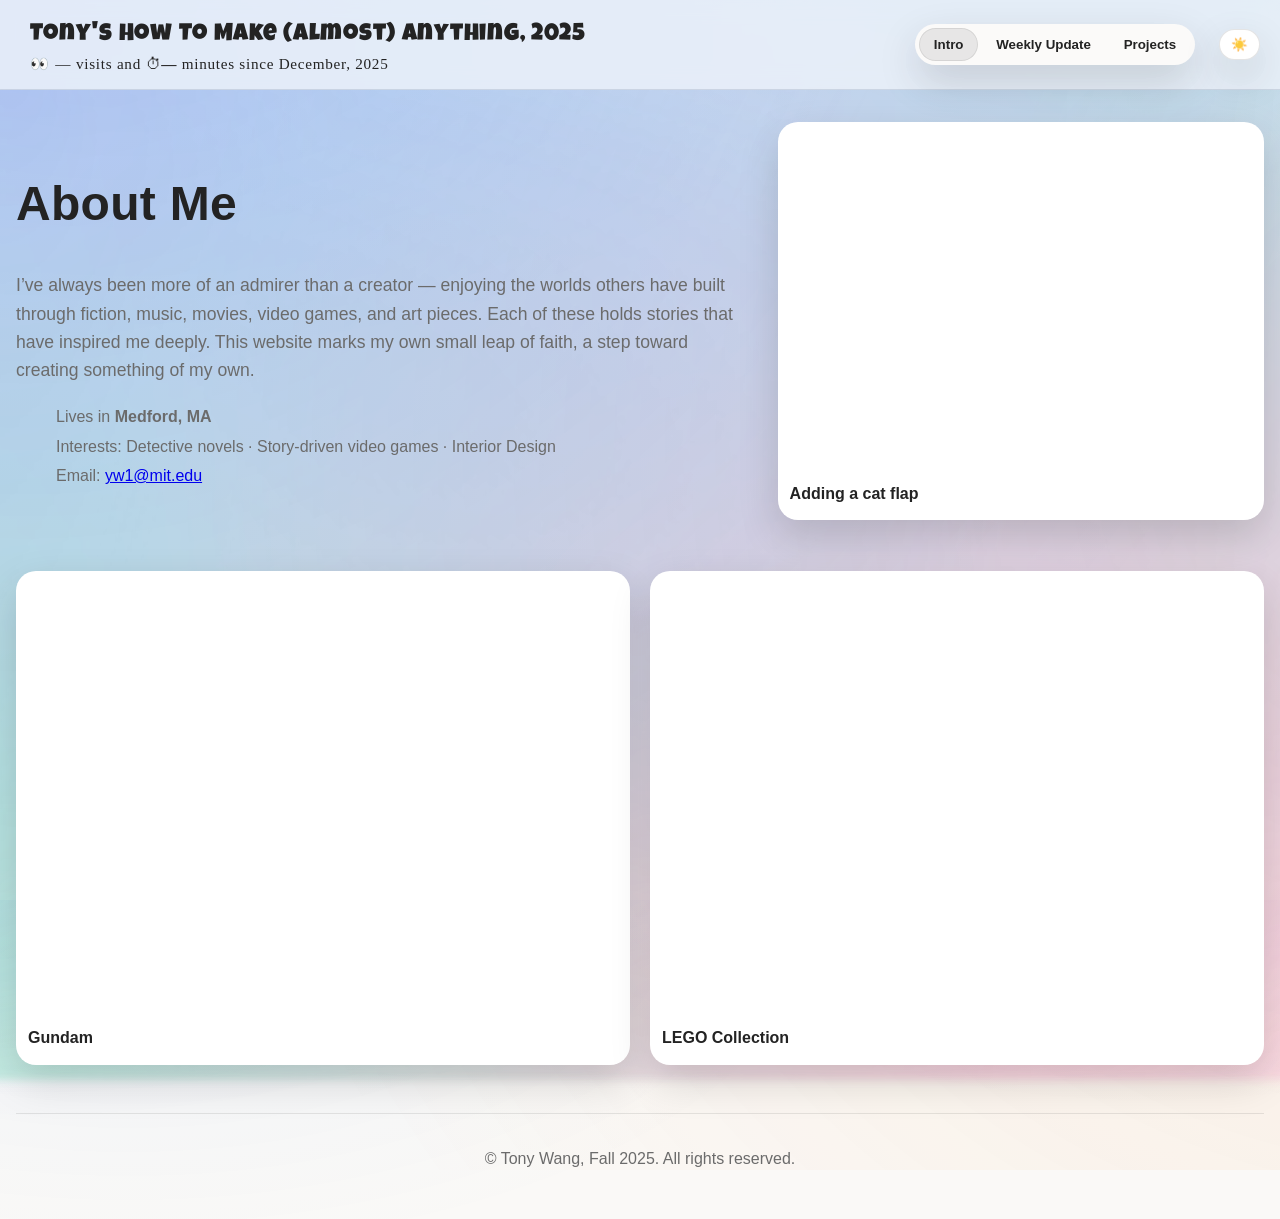
==== index.html @ ba74fdab "Add files via upload" ====
<!DOCTYPE html>
<html lang="en">
<head class="home">
  <meta charset="UTF-8" />
  <meta name="viewport" content="width=device-width, initial-scale=1.0"/>
  <title>Yu "Tony" Wang · Site for HTMAA 2025</title>


  <link rel="preconnect" href="https://fonts.googleapis.com">
  <link rel="preconnect" href="https://fonts.gstatic.com" crossorigin>
  <link
    href="https://fonts.googleapis.com/css2?family=Luckiest+Guy&display=swap"
    rel="stylesheet"
  />


  <link rel="stylesheet" href="styles.css" />
  <script defer src="script.js"></script>
</head>
<body class="home">
  <header class="site-header">
    <div class="container header-inner">
      <div class="brand">
        <span class="brand-mark" aria-hidden="true"></span>

        <div class="brand-text">
          <a href="#intro" class="brand-name">
            Tony's How To Make (Almost) Anything, 2025

          </a>

          <span class="header-visitor">
            👀 <span id="visit-count-header" class="visit-count">—</span> visits and ⏱<strong><span id="total-minutes-header" class="total-minutes" >—</span></strong> minutes since December, 2025
          </span>



        </div>
      </div>



      <nav class="tabs" role="tablist" aria-label="Site sections">
        <button role="tab" id="tab-intro" aria-controls="panel-intro" class="tab is-active" aria-selected="true" data-target="intro">Intro</button>
        <button role="tab" id="tab-work" aria-controls="panel-work" class="tab" aria-selected="false" data-target="work">Weekly Update</button>
        <button role="tab" id="tab-photos" aria-controls="panel-photos" class="tab" aria-selected="false" data-target="photos">Projects</button>

      </nav>
      <button class="theme-toggle" id="themeToggle" aria-label="Toggle color theme">
        <span class="sun" aria-hidden="true">☀️</span><span class="moon" aria-hidden="true">🌙</span>
      </button>
    </div>
  </header>

  <main class="container">
    <!-- Intro Panel -->
    <section id="panel-intro" class="panel is-active" role="tabpanel" aria-labelledby="tab-intro">
      <div class="intro-wrap">
        <div class="intro-copy">
          <h1><span class="hi"></span>About Me</h1>
          <p class="lede">
            I’ve always been more of an admirer than a creator
            — enjoying the worlds others have built through fiction, music, movies, video games, and art pieces.
            Each of these holds stories that have inspired me deeply. This website marks my own small leap of faith, a step toward creating something of my own.
          </p>
          <ul class="meta">
            <li>Lives in <strong>Medford, MA</strong></li>
            <li>Interests: Detective novels · Story-driven video games · Interior Design</li>
            <li>Email: <a href="mailto:yw1@mit.edu">yw1@mit.edu</a></li>
          </ul>
        </div>


        <figure class="intro-portrait slideshow">
          <div class="slides">
            <img src="images/catdoor1.png"  />
            <img src="images/door0.jpg"  />
            <img src="images/door1.jpeg"  />
            <img src="images/door2.jpg"  />
            <img src="images/door3.jpg"  />
          </div>

          <span class="card-title">Adding a cat flap</span>
        </figure>


      </div>



<br><br>
      <div class="gallery">
        <figure class="intro-portrait slideshow">
          <div class="slides">
            <img src="images/freedom1.jpeg"  />
            <img src="images/freedom2.jpeg"  />
            <img src="images/unicorn1.jpeg"  />
            <img src="images/unicorn2.jpeg"  />
            <img src="images/unicorn3.jpeg"  />
            <img src="images/unicorn4.jpeg"  />

          </div>

          <span class="card-title">Gundam</span>
        </figure>
        <figure class="intro-portrait slideshow">
          <div class="slides">
            <img src="images/lego1.jpeg"  />
            <img src="images/lego2.jpeg"  />
            <img src="images/lego3.jpeg"  />
            <img src="images/lego4.jpeg"  />
            <img src="images/lego5.jpeg"  />
          </div>
          <span class="card-title">LEGO Collection</span>
        </figure>


    </section>




    <!-- Weekly Update -->
    <section id="panel-work" class="panel" role="tabpanel" aria-labelledby="tab-work" hidden>
      <h2 class="panel-title">Weekly Update</h2>
      <div class="work-grid">
        <article class="work-card">
          <div class="work-media">
            <img src="images/phone_case.jpg" alt="Abstract circuit board close-up"/>
          </div>
          <div class="work-body">
            <h3>Week 1 -   Parametric Design</h3>
            <p class="display">Start with a very very steep learning curve</p>
            <a class="button" href="Weekly Update/week 1.html" >Enter</a>

          </div>
        </article>

        <article class="work-card">
          <div class="work-media">
            <img src="images/vinylecutting3.jpg" alt="Code on a backlit display"/>
          </div>
          <div class="work-body">
            <h3>Week 2 - Project Management and Computer-Controlled Cutting (Vinyl and Laser)</h3>
            <p class="display">Git; Website Building;Vinyl & Laser Cutting</p>
            <a class="button" href="Weekly Update/week 2.html" >Enter</a>
          </div>
        </article>

        <article class="work-card">
          <div class="work-media">
            <img src="images/display_in_Chinese.jpg" alt="Laptop on a wooden desk with plants"/>
          </div>
          <div class="work-body">
            <h3>Week 3 - Embedded Programing</h3>
            <p class="display">Soldering 101 and Embedded programing</p>
            <a class="button" href="Weekly Update/week 3.html" >Enter</a>
          </div>
        </article>
        <article class="work-card">
          <div class="work-media">
            <img src="images/3D_frieren.jpeg" alt="Laptop on a wooden desk with plants"/>
          </div>
          <div class="work-body">
            <h3>Week 4 - 3D Scanning and Printing</h3>
            <p class="display">Making things <strong>additively</strong></p>
            <a class="button" href="Weekly Update/week 4.html">Enter</a>
          </div>
        </article>
        <article class="work-card">
          <div class="work-media">

            <img src="images/First_PCB.jpg" alt="Laptop on a wooden desk with plants"/>

          </div>
          <div class="work-body">
            <h3>Week 5 - Electronics Design</h3>
            <p class="display">First PCB Deisgn</p>
            <a class="button" href="Weekly Update/week 5.html">Enter</a>
          </div>
        </article>

        <article class="work-card">
          <div class="work-media">
            <img src="images/first_board.jpg"/>
          </div>

          <div class="work-body">
            <h3>Week 6 - Electronics Production</h3>
            <p class="display">Design, Milling, Soldering, Programming.</p>
            <a class="button" href="Weekly Update/week 6.html" >Enter</a>

          </div>
        </article>


        <article class="work-card">
          <div class="work-media">

            <img src="images/CNC_drawer.jpg" alt="Laptop on a wooden desk with plants"/>

          </div>
          <div class="work-body">
            <h3>Week 7 - Making Something Big!</h3>
            <p class="display">Towards Final Project - CNC</p>
            <a class="button" href="Weekly Update/week 7.html" >Enter</a>
          </div>
        </article>

        <article class="work-card">
          <div class="work-media">
            <img src="images/input_cover.png"/>
          </div>
          <div class="work-body">
            <h3>Week 8 - Input</h3>
            <p class="display">Time-of-flight distance sensor</p>
            <a class="button" href="Weekly Update/week 8.html" >Enter</a>
          </div>
        </article>

        <article class="work-card">
          <div class="work-media">
            <img src="images/output_cover.jpg" />
          </div>
          <div class="work-body">
            <h3>Week 9 - Output</h3>
            <p class="display">Put the measured distance data on display</p>
           <a class="button" href="Weekly Update/week 9.html" >Enter</a>
          </div>
        </article>

        <article class="work-card">
          <div class="work-media">
            <img src="images/grumpycat_in_the_family.jpeg" />
          </div>
          <div class="work-body">
            <h3>Week 10 - Molding and Casting</h3>
            <p class="display">Duplicating an object</p>
            <a class="button" href="Weekly Update/week 10.html" >Enter</a>
          </div>
        </article>

        <article class="work-card">
          <div class="work-media">
            <img src="images/mb14.jpg" />
          </div>
          <div class="work-body">
            <h3>Week 11 - Machine Week</h3>
            <p class="display">Dalek Exterminator</p>
            <a class="button" href="Weekly Update/week 11.html" >Enter</a>
          </div>
        </article>

        <article class="work-card">
          <div class="work-media">
            <img src="images/RFID-Reader-Module-Working.gif" />
          </div>
          <div class="work-body">
            <h3>Week 12 - Networking and Communication</h3>
            <p class="display">RFID and reading from a card</p>
            <a class="button" href="Weekly Update/week 12.html" >Enter</a>
          </div>
        </article>

        <article class="work-card">
          <div class="work-media">
            <img src="images/week13_cover.jpg" />
          </div>
          <div class="work-body">
            <h3>Week 13 - Interface and Application Programming</h3>
            <p class="display">UI Week: Make it pretty</p>
            <a class="button" href="Weekly Update/week 13.html" >Enter</a>
          </div>
        </article>


        <article class="work-card">
          <div class="work-media">
            <img src="images/fabdisk2.jpg" />
          </div>
          <div class="work-body">
            <h3>Week 14 - Wildcard Week - Microfab Wafer</h3>
            <p class="display">Conclude the last assignment with a poem.</p>
            <a class="button" href="Weekly Update/week 14.html" >Enter</a>
          </div>
        </article>



      </div>
    </section>

    <!-- Projects Panel -->
    <section id="panel-photos" class="panel" role="tabpanel" aria-labelledby="tab-photos" hidden>
      <h2 class="panel-title">Project Ideas</h2>
      <p class="panel-note">A tiny set—quality over quantity.</p>
      <div class="gallery">
        <a href="Projects/Project 1.html" class="card-link">
          <figure class="card">
            <img src="images/drawer_cover.jpg" alt="Quiet mountain range at dusk">
            <figcaption>
              <span class="card-title">Class Final Project (2025)</span>
              <p class="card-desc">Drawer with hidden compartment<br></p>
            </figcaption>
          </figure>
        </a>


        <a href="Projects/Project 2.html" class="card-link">
          <figure class="card">
            <img src="images/ps5_rendered.png" >
            <figcaption>
              <span class="card-title">A (more) Portable Gaming Console - Obsolete Project</span>
              <p class="card-desc">Repackage the PlayStation 5’s internal components and optimize thermal management.</p>
            </figcaption>
          </figure>
        </a>

       <!-- <a href="" class="card-link">
          <figure class="card">
            <img src="images/flute.gif" >
            <figcaption>
              <span class="card-title">A Programmable Flute</span>
              <p class="card-desc">A machine that blows air through the flute and has mechanism that controls the tone holes of the flute.</p>
            </figcaption>
          </figure>
        </a>
-->

        </figure>
      </div>
    </section>


  </main>

  <footer class="site-footer container">
    <p class="footer-text">
      © Tony Wang, Fall 2025. All rights reserved.
    </p>
  </footer>


</body>
</html>
---- styles.css ----
/* ---------- Base ---------- */
:root {
  --bg: #faf9f7;
  --text: #232323;
  --muted: #6b6b6b;
  --card: #ffffff;
  --accent: #2f7af8;
  --ring: rgba(47,122,248,.25);
  --shadow: 0 16px 40px rgba(0,0,0,0.15);
  --card-ambient: rgba(245, 248, 253, 0.9);
  --card-surface: rgba(242, 246, 252, 0.95);

}
:root.dark {
  --bg: #0f1115;
  --text: #e8e8ea;
  --muted: #a1a1aa;
  --card: #171922;
  --accent: #82aaff;
  --ring: rgba(130,170,255,.25);
  --shadow: 0 10px 30px rgba(0,0,0,.4);
  --card-ambient: rgba(25, 28, 36, 0.9);
  --card-surface: rgba(28, 32, 40, 0.95);
}


.card,
.work-card {
  background: var(--card-ambient);
}
.work-media {
  background: linear-gradient(
    180deg,
    rgba(220, 230, 245, 0.6),
    rgba(255, 255, 255, 0)
  );
}

body {
  background:
    radial-gradient(1200px 600px at 10% -20%, rgba(99,102,241,0.08), transparent 40%),
    radial-gradient(1000px 500px at 90% 10%, rgba(34,197,94,0.06), transparent 40%),
    #f7f8fc;
}
* { box-sizing: border-box; }
html, body { height: 100%; }
body {
  margin: 0;
  font-family: sans-serif,Inter,system-ui, -apple-system, Segoe UI, Roboto, Helvetica, Arial, "Apple Color Emoji", "Segoe UI Emoji";
  color: var(--text);
  background:
    radial-gradient(1200px 600px at 10% 0%, rgba(47,122,248,.06), transparent 60%),
    radial-gradient(1000px 500px at 90% -10%, rgba(203,112,219,.06), transparent 60%),
    var(--bg);
  line-height: 1.6;
  -webkit-font-smoothing: antialiased;
  -moz-osx-font-smoothing: grayscale;
}






/* ---------- Layout ---------- */
.container {
  width: min(1300px, calc(100% - 2rem));
  margin-inline: auto;
}
.site-header {
  position: sticky;
  top: 0;
  z-index: 50;
  backdrop-filter: saturate(1.1) blur(8px);
  background: color-mix(in oklab, var(--bg) 85%, transparent);
  border-bottom: 1px solid color-mix(in oklab, var(--text) 10%, transparent);
}
:root.dark .site-header {
  background: rgba(10, 12, 20, 0.92); /* deep, subtle, consistent bar */
  border-bottom: 1px solid rgba(148, 163, 184, 0.35); /* soft slate line */
}
.header-inner {
  display: grid;
  grid-template-columns: 1fr auto auto;
  gap: 1rem;
  align-items: center;
  padding: 1rem 0.25rem;
}
.brand { display: flex; align-items: center; gap: .6rem; font-weight: 700; }

.brand-mark { color: var(--accent); }

/* ---------- Header typography (Luckiest Guy) ---------- */

.brand-text {
  display: flex;
  flex-direction: column;     /* 🔑 stack lines vertically */
  align-items: flex-start;    /* left-align text */

  gap: 0.1rem;   /* 👈 adjust this */

  font-family: "Luckiest Guy";
  font-size: 1.5rem;
  font-weight: 200;
  letter-spacing: 0.03em;
}

/* Title */
.brand-name {

  text-decoration: none;
  -webkit-font-smoothing: auto;
  -moz-osx-font-smoothing: auto;
}

.header-visitor {
  font-family: serif;        /* overrides parent */
  font-size: 0.95rem;
  font-weight: 400;
  color: var(--muted);
  white-space: nowrap;

    display: block;
    line-height: 1.1;

}

/* Number emphasis */
.header-visitor .visit-count {
  font-variant-numeric: tabular-nums;
  letter-spacing: 0.06em;
  padding-left: 0.1em;
}




.tabs {
  display: inline-flex;
  align-items: center;
  gap: .25rem;
  padding: .25rem;
  border-radius: 999px;
  background: color-mix(in oklab, var(--bg) 75%, var(--card));
  box-shadow: var(--shadow);
  transition: background .2s ease, color .2s ease, box-shadow .2s ease, transform .15s ease;
}
.tab {
  border: none;
  background: transparent;
  padding: .55rem .9rem;
  border-radius: 999px;
  font-weight: 600;
  color: var(--muted);
  cursor: pointer;
}
.tab:is(:hover, :focus-visible) {
  outline: none;
  color: var(--text);
  transform: translateY(-1px);
}
.tab.is-active {
  background: var(--card);
  color: var(--text);
  box-shadow: inset 0 0 0 1px color-mix(in oklab, var(--text) 10%, transparent);
}

/* -------- Dark mode: header tabs -------- */

:root.dark .site-header .tab {
  color: rgba(255, 255, 255, 0.88);          /* crisp but not harsh */
  background: transparent;
}

:root.dark .site-header .tab:hover {
  background: rgba(255, 255, 255, 0.08);
}

:root.dark .site-header .tab.is-active {
  color: #ffffff;
  background: rgba(255, 255, 255, 0.14);
  box-shadow: inset 0 0 0 1px rgba(255, 255, 255, 0.22);
}
.theme-toggle {
  margin-left: .5rem;
  border: 1px solid color-mix(in oklab, var(--text) 12%, transparent);
  background: var(--card);
  color: var(--text);
  border-radius: 999px;
  padding: .45rem .7rem;
  cursor: pointer;
  box-shadow: var(--shadow);
}
.theme-toggle .sun { display: inline; }
.theme-toggle .moon { display: none; }
.dark .theme-toggle .sun { display: none; }
.dark .theme-toggle .moon { display: inline; }

main { padding: 2rem 0 3rem; }

/* ---------- Panels ---------- */
.panel[hidden] { display: none; }
.panel-title {
  font-family: "Playfair Display", sans-serif;
  font-size: clamp(1.5rem, 2vw + 1rem, 2.25rem);
  margin: .25rem 0 1rem;
}
.panel-note { color: var(--muted); margin-bottom: 1.25rem; }

/* Intro */
.intro-wrap {
  display: grid;
  grid-template-columns: 1.2fr .8fr;
  gap: 2rem;
  align-items: center;
}
.intro-copy h1 {
  font-family: "Playfair Display", sans-serif;
  font-weight: 600;
  font-size: clamp(2rem, 2.5vw + 1rem, 3rem);
  line-height: 1.15;
  letter-spacing: .3px;
}
.intro-copy .hi { color: var(--accent); }
.lede { font-size: 1.1rem; color: var(--muted); margin: 1rem 0 1.25rem; }
.meta { list-style: none; display: grid; gap: .25rem; color: var(--muted); }
.intro-portrait {
  margin: 0;
  background: var(--card);
  border-radius: 20px;
  padding: .75rem;
  box-shadow: var(--shadow);
}
.intro-portrait img {
  width: 100%;
  height: auto;
  display: block;
  border-radius: 14px;
}
.intro-portrait figcaption {
  font-size: .875rem;
  color: var(--muted);
  margin-top: .5rem;
}

/* Photos */
.gallery {
  display: grid;
  grid-template-columns: repeat(auto-fit, minmax(480px, 1fr));
  gap: 1.25rem;
}
.card {
  height: auto;
  overflow: hidden;
  border-radius: 18px;
  background: var(--card);
  box-shadow: var(--shadow);
  transition: transform .25s ease, box-shadow .25s ease;
}
.card img { width: 100%; height: auto; display: inline-block; aspect-ratio: 4 / 3; object-fit: cover; }


.card:hover { transform: translateY(-4px); box-shadow: 0 16px 36px rgba(0,0,0,.12); }

.card figcaption {
  padding: .8rem .3rem 0.3rem;
  color: var(--muted);
}

.card-title {
  display: inline-block;
  font-weight: 600;
  margin-bottom: 0.1rem;
  color: var(--text); /* darker for titles */
}

.card-desc {
  font-size: 0.9rem;
  line-height: 1.4;
  color: var(--muted);
  margin: 0;
}

.card-link {
  text-decoration: none;  /* removes underline */
  color: inherit;         /* keeps your text colors */
  display: inline-block;         /* makes sure the link wraps the figure properly */
}
/* Work */
.work-grid {
  display: grid;
  grid-template-columns: repeat(auto-fit, minmax(350px, 1fr));
  gap: 1.5rem;
}
.work-card {
  display: grid;
  grid-template-rows: auto 1fr;
  background: var(--card);
  border-radius: 20px;
  overflow: hidden;
  box-shadow: var(--shadow);
  transition: transform .25s ease, box-shadow .25s ease;
}

.work-media.svg-badge img {
  aspect-ratio: auto;
  object-fit: contain;
}

.work-card:hover {
  transform: translateY(-4px);
  box-shadow: 0 16px 36px rgba(0,0,0,.12);
}

.work-card:hover .work-media img {
  transform: scale(1.04);
}



.work-media img { width: 100%; height: 100%; display: block; aspect-ratio: 4/3; object-fit: cover;transition: transform .4s ease; }
.work-body { padding: 0.75rem; display: grid; gap: 0.2rem; background: var(--card-surface); max-height: 250px; }
.work-body h3 { margin: 0; font-size: 1.05rem; }
.work-body .button {
  margin-top: auto;     /* keeps button at bottom */
  margin-bottom: 0.1rem; /* lifts it upward */
}
.button {
  margin-top: auto;
  display: inline-block;
  background: var(--accent);
  color: white;
  border-radius: 10px;
  padding: .55rem .8rem;
  font-weight: 600;
  text-decoration: none;
  box-shadow: 0 8px 20px var(--ring);
}
.button[aria-disabled="true"] { opacity: .6; pointer-events: none; }

/* Footer */
.site-footer {
  border-top: 1px solid color-mix(in oklab, var(--text) 10%, transparent);
  padding: 2rem .25rem 3rem;
  color: var(--muted);
  text-align: center;

}

.footer-text {
  margin: 0;
  font: inherit;               /* exactly same size/family/weight */
}

.footer-separator {
  padding: 0 0.4rem;
}

/* ---------- Responsive ---------- */
@media (max-width: 860px) {
  .intro-wrap { grid-template-columns: 1fr; }
}


.journal-hero {
  padding: 2rem 0 1.25rem;
  border-bottom: 1px solid color-mix(in oklab, var(--text) 10%, transparent);
}
.breadcrumb {
  font-size: .9rem; color: var(--muted);
}
.breadcrumb a { color: inherit; text-decoration: none; }
.breadcrumb a:hover { text-decoration: underline; }
.journal-title {
  font-family: "Playfair Display", sans-serif;
  font-size: clamp(1.8rem, 2.2vw + 1rem, 2.75rem);
  line-height: 1.15;
  margin: .35rem 0 .25rem;
}
.journal-meta {
  color: var(--muted);
  display: flex; gap: .8rem; flex-wrap: wrap;
  font-size: .95rem;
}
.journal-body {
  display: grid;
  gap: 1.1rem;
  margin: 1.75rem 0 2.25rem;
  font-size: 1.05rem;
}

.journal-nav {
  display: flex; justify-content: space-between; gap: .75rem; margin-top: 2rem;
}
.journal-nav a {
  display: inline-block; background: var(--card); border-radius: 10px;
  padding: .65rem .9rem; text-decoration: none; color: var(--text);
  box-shadow: var(--shadow);
  border: 1px solid color-mix(in oklab, var(--text) 12%, transparent);
}
.journal-nav a:hover { transform: translateY(-1px); }
.tag {
  background: color-mix(in oklab, var(--accent) 15%, transparent);
  color: var(--text);
  border: 1px solid color-mix(in oklab, var(--accent) 40%, transparent);
  padding: .15rem .5rem; border-radius: 999px; font-size: .8rem;
}



.figure {
  background: var(--card);
  border-radius: 16px;
  overflow: hidden;
  box-shadow: var(--shadow);
  margin: 1rem 0;
  margin-bottom: 3rem;
}
.figure img {
  width: 100%; display: inline; height: auto; aspect-ratio: 16/9; object-fit: cover;max-width: 100%;

}
.figure figcaption {
  padding: .7rem .9rem; color: var(--muted); font-size: .95rem;
}

/* Override cropping only for this specific image */
.figure img.full-image {
  aspect-ratio: auto;
  object-fit: contain;
  height: auto;
}

.figure1 {
  background: var(--card);
  border-radius: 16px;
  overflow: hidden;
  box-shadow: var(--shadow);
  margin: 1rem 0;
}
.figure1 img {
  width: 100%; display: inline; height: auto; object-fit: cover;
}
.figure1 figcaption {
  padding: .7rem .9rem; color: var(--muted); font-size: .95rem;
}

#case_finish{
  width: 600px;       /* unique size for this card only */

}

#case_finish img {
  width: 100%;
  height: 100%;
}

#project1{
  width: 500px;       /* unique size for this card only */
  gap: 10px;

}

#project1 img {
  width: 300;
  height: auto;
  gap: 10px;
  display: inline;
}


.card1 {
  height: auto;
  overflow: hidden;
  border-radius: 18px;
  background: var(--card);
  box-shadow: var(--shadow);
  transition: transform .25s ease, box-shadow .25s ease;
}
.card1 img { width: 100%; height: auto; display: inline-block; aspect-ratio: 3 / 4; object-fit: cover; }

#week4{
  width: 350px;       /* unique size for this card only */
  gap: 10px;

}
#week4-2{
  width: 350px;       /* unique size for this card only */
  height:500;
  gap: 10px;
  object-fit: scale-down;

}


video {
  width: 100%;     /* take full width of container */
  height: auto;    /* keep aspect ratio */
  max-width: 100%; /* don’t overflow parent */
  display: block;  /* removes weird inline spacing */
}
/* ---------- P ---------- */
p {
  line-height: 1.6;
  margin-bottom: 1.5rem;
}

.work-body p.display {

  color: color-mix(in oklab, var(--text) 78%, #000);
  line-height: 0.3;
}
/* ---------- Slideshow ---------- */
.slideshow {
  position: relative;
  overflow: hidden;
}

.slideshow .slides {
  position: relative;
  width: 100%;
  aspect-ratio: 4 / 3;
  border-radius: 14px;
  overflow: hidden;
}

.slideshow .slides img {
  position: absolute;
  top: 0; left: 0;
  width: 100%;
  height: 100%;
  object-fit: cover;
  opacity: 0;
  animation: fadeSlide 15s infinite;
  transition: opacity 0.5s ease-in-out;
}

/* Delay each image to stagger visibility */
.slideshow .slides img:nth-child(1) { animation-delay: 0s; }
.slideshow .slides img:nth-child(2) { animation-delay: 3s; }
.slideshow .slides img:nth-child(3) { animation-delay: 6s; }
.slideshow .slides img:nth-child(4) { animation-delay: 9s; }
.slideshow .slides img:nth-child(5) { animation-delay: 12s; }
.slideshow .slides img:nth-child(6) { animation-delay: 15s; }
.slideshow .slides img:nth-child(7) { animation-delay: 18s; }

@keyframes fadeSlide {
  0%, 30%, 100% { opacity: 0; }
  10%, 25% { opacity: 1; }
}

.aside {
  font-size: 0.9em;
  color: #666;
  font-style: italic;
  margin-left: 1em;
  border-left: 3px solid #ddd;
  padding-left: 0.8em;
}

.poem-block {
  margin: 2.5rem 0;
  padding: 1.75rem 2rem;
  background: var(--card);
  border-radius: 18px;
  box-shadow: var(--shadow);
  border-left: 4px solid var(--accent);
}

.poem-title {
  font-family: "Playfair Display", serif;
  font-size: 1.3rem;
  margin: 0 0 .25rem;
}

.poem-author {
  margin: 0 0 1rem;
  font-size: .9rem;
  letter-spacing: .12em;
  text-transform: uppercase;
  color: var(--muted);
}

.poem-text {
  margin: 0;
  padding: 0;
  font-family: "Playfair Display", serif;
  font-size: 1.05rem;
  line-height: 1.7;
  color: var(--text);
}

.poem-block {
  margin: 3rem 0;
  padding: 2rem 2.25rem;
  background: var(--card);
  border-radius: 18px;
  box-shadow: var(--shadow);
  border-left: 4px solid var(--accent);
}

.poem-title {
  font-family: "Playfair Display", serif;
  font-size: 1.4rem;
  margin: 0 0 .3rem;
}

.poem-author {
  margin: 0 0 1.25rem;
  font-size: .85rem;
  letter-spacing: .12em;
  text-transform: uppercase;
  color: var(--muted);
}

.poem-text {
  font-family: "Playfair Display", serif;
  font-size: 1.02rem;
  line-height: 1.75;
  color: var(--text);
}

.poem-text p {
  margin: 0 0 1.25rem;
}

/* Highlighted opening stanza */
.poem-highlight {
  font-size: 1.12rem;
  font-weight: 600;
  color: var(--accent);
  background: color-mix(in oklab, var(--accent) 8%, transparent);
  padding: 1rem 1.25rem;
  border-radius: 12px;
}

/* Ellipsis styling */
.poem-ellipsis {
  text-align: center;
  letter-spacing: .3em;
  color: var(--muted);
}

.figure-row {
  display: flex;
  gap: 24px;              /* space between the two figures */
  justify-content: center;
  align-items: flex-start;
}

.figure-row .figure {
  flex: 1;               /* each figure takes equal width */
  max-width: 45%;
}

.figure-row video {
  width: 100%;           /* scale video to figure width */
  height: auto;
}

/* Allow this one figure to grow vertically */
.interstellar-free {
  height: auto !important;
  max-height: none !important;
  overflow: visible !important;
}

/* Force the image to keep its full height */
.interstellar-free img {
  display: block;
  width: 100%;
  height: auto !important;
  max-height: none !important;
  object-fit: contain !important;
}

@keyframes fade-up {
  from {
    opacity: 0;
    transform: translateY(16px);
  }
  to {
    opacity: 1;
    transform: translateY(0);
  }
}

/* Animate any active panel when it appears */
.panel.is-active {
  animation: fade-up .6s ease-out;
}



/* ---------- Home page animated background ---------- */

body.home {
  position: relative;
  overflow-x: hidden;
}

/* Big, soft moving nebula behind everything */
body.home::before {
  content: "";
  position: fixed;
  inset: -20%;
  z-index: -2;
  pointer-events: none;
  background:
    radial-gradient(circle at 15% 20%, rgba(129, 140, 248, 0.4), transparent 60%),
    radial-gradient(circle at 80% 10%, rgba(56, 189, 248, 0.35), transparent 60%),
    radial-gradient(circle at 70% 80%, rgba(244, 114, 182, 0.35), transparent 60%),
    radial-gradient(circle at 10% 80%, rgba(52, 211, 153, 0.35), transparent 60%);
  filter: blur(4px);
  opacity: 0.9;
  animation: bg-orbit 38s ease-in-out infinite alternate;
}

/* A second slower layer for parallax feel */
body.home::after {
  content: "";
  position: fixed;
  inset: -30%;
  z-index: -3;
  pointer-events: none;
  background:
    radial-gradient(circle at 20% 0%, rgba(59, 130, 246, 0.25), transparent 65%),
    radial-gradient(circle at 90% 50%, rgba(251, 146, 60, 0.2), transparent 65%);
  opacity: 0.7;
  animation: bg-drift 70s linear infinite;
}

@keyframes bg-orbit {
  0% {
    transform: translate3d(0, 0, 0) scale(1);
  }
  50% {
    transform: translate3d(-20px, 10px, 0) scale(1.03);
  }
  100% {
    transform: translate3d(20px, -15px, 0) scale(1.05);
  }
}

@keyframes bg-drift {
  0% {
    transform: translate3d(0, 0, 0);
  }
  100% {
    transform: translate3d(-40px, 25px, 0);
  }
}


/* ---------- Soft float animation for home cards ---------- */

@keyframes float-soft {
  0%, 100% {
    transform: translateY(0);
    box-shadow: var(--shadow);
  }
  50% {
    transform: translateY(-6px);
    box-shadow: 0 20px 40px rgba(0, 0, 0, 0.22);
  }
}

/* Only float on the home page */
body.home .intro-portrait,
body.home .card,
body.home .work-card {
  animation: float-soft 16s ease-in-out infinite;
}

/* Keep hover feeling snappy on top of the float */
body.home .card:hover,
body.home .work-card:hover {
  transform: translateY(-6px) scale(1.01);
  box-shadow: 0 22px 46px rgba(0, 0, 0, 0.28);
}





/* ---------- Home page header styling ---------- */
/*
body.home header {
  position: relative;
  background: rgba(255, 255, 255, 0.88);
  backdrop-filter: blur(8px);
  -webkit-backdrop-filter: blur(8px);
  border-bottom: 1px solid rgba(0, 0, 0, 0.06);
  z-index: 10;
}
*/

/* -------- Home page: clean white header -------- */

body.home .site-header {
  position: sticky;              /* keep it stuck to the top */
  top: 0;
  z-index: 20;
  -webkit-backdrop-filter: blur(10px);

  background: rgba(236, 241, 250, 0.85);
  backdrop-filter: blur(10px);
  border-bottom: 1px solid rgba(20, 40, 80, 0.12);
}


/* Keep header content crisp */
body.home .site-header * {
  color: var(--text);
}

/* Tabs: subtle pill background for clarity */
body.home .site-header .tab {
  background: transparent;
  transition: background .2s ease, box-shadow .2s ease, transform .15s ease;
}

body.home .site-header .tab:hover {
  background: rgba(0, 0, 0, 0.04);
}


body.home .site-header .tab.is-active {
  background: rgba(0, 0, 0, 0.08);
  box-shadow: inset 0 0 0 1px rgba(0, 0, 0, 0.08);
}

/* Theme toggle stays readable */
body.home .site-header .theme-toggle span {
  opacity: 0.85;
}

body.home .site-header .theme-toggle:hover span {
  opacity: 1;
}
.table-wrapper {
  overflow-x: auto;
  margin: 1.5rem 0;
}

.tech-compare {
  width: 100%;
  border-collapse: collapse;
  font-size: 0.95rem;
  background: #fff;
}

.tech-compare thead {
  background: #f3f4f6;
}

.tech-compare th,
.tech-compare td {
  padding: 0.75rem 0.9rem;
  text-align: left;
  vertical-align: top;
}

.tech-compare th {
  font-weight: 600;
  border-bottom: 2px solid #e5e7eb;
}

.tech-compare td {
  border-bottom: 1px solid #e5e7eb;
}

.tech-compare th span {
  color: #6b7280;
  font-weight: 400;
}

.tech-compare tbody tr:hover {
  background: #f9fafb;
}

.tech-compare .muted {
  color: #6b7280;
  font-size: 0.9em;
}
.figure-row {
  display: flex;
  gap: 1.5rem;
  align-items: flex-start;
}

.figure-row .figure {
  min-width: 0;      /* important for long captions */
  max-width: none;   /* IMPORTANT: removes the 45% cap */
  margin: 0;         /* optional: avoids extra vertical spacing in flex rows */
}

/* Left smaller */
.figure-row .figure:first-child { flex: 1; }

/* Right larger */
.figure-row .figure:last-child  { flex: 1; }

.figure-row video {
  width: 100%;
  height: auto;
}


/* Scoped styling for Git SSH vs HTTPS table only */
.git-table table {
  width: 100%;
  border-collapse: separate;
  border-spacing: 0;
  margin: 1.5rem 0;
  font-size: 0.95rem;
  background: #ffffff;
  border-radius: 12px;
  overflow: hidden;
  box-shadow: 0 8px 24px rgba(0, 0, 0, 0.06);
}

.git-table thead {
  background: linear-gradient(135deg, #1f2933, #374151);
  color: #ffffff;
}

.git-table th,
.git-table td {
  padding: 0.85rem 1rem;
  text-align: left;
  vertical-align: top;
}

.git-table th {
  font-weight: 600;
  letter-spacing: 0.03em;
  font-size: 0.85rem;
  text-transform: uppercase;
}

.git-table tbody tr {
  transition: background 0.2s ease;
}

.git-table tbody tr:nth-child(even) {
  background: #f9fafb;
}

.git-table tbody tr:hover {
  background: #eef2ff;
}

.git-table td:first-child {
  font-weight: 600;
  color: #111827;
  width: 28%;
}

.git-table code {
  background: #111827;
  color: #e5e7eb;
  padding: 0.15em 0.35em;
  border-radius: 6px;
  font-size: 0.85em;
}



/* ===== Pretty code blocks (scoped) ===== */
.codeblock {
  margin: 1rem 0 1.5rem;
  border-radius: 14px;
  overflow: hidden;
  border: 1px solid rgba(0,0,0,0.10);
  background: #0b1020; /* deep navy */
  box-shadow: 0 10px 28px rgba(0,0,0,0.10);
}

.codeblock__top {
  display: flex;
  align-items: center;
  justify-content: space-between;
  gap: 0.75rem;
  padding: 0.6rem 0.85rem;
  background: rgba(255,255,255,0.06);
  border-bottom: 1px solid rgba(255,255,255,0.10);
}

.codeblock__label {
  font-family: ui-sans-serif, system-ui, -apple-system, Segoe UI, Roboto, Helvetica, Arial;
  font-size: 0.82rem;
  letter-spacing: 0.03em;
  color: rgba(255,255,255,0.75);
}

.codeblock__copy {
  font-family: ui-sans-serif, system-ui, -apple-system, Segoe UI, Roboto, Helvetica, Arial;
  font-size: 0.82rem;
  padding: 0.35rem 0.6rem;
  border-radius: 10px;
  border: 1px solid rgba(255,255,255,0.16);
  background: rgba(255,255,255,0.08);
  color: rgba(255,255,255,0.88);
  cursor: pointer;
  transition: transform 0.12s ease, background 0.12s ease, border-color 0.12s ease;
}

.codeblock__copy:hover {
  background: rgba(255,255,255,0.12);
  border-color: rgba(255,255,255,0.26);
}

.codeblock__copy:active {
  transform: translateY(1px);
}

.codeblock pre {
  margin: 0;
  padding: 0.95rem 0.95rem 1.05rem;
  overflow: auto;
  line-height: 1.55;
}

.codeblock code {
  font-family: ui-monospace, SFMono-Regular, Menlo, Monaco, Consolas, "Liberation Mono", "Courier New", monospace;
  font-size: 0.95rem;
  color: #e6edf3;
  white-space: pre;
}

/* Optional: subtle scrollbar styling (WebKit) */
.codeblock pre::-webkit-scrollbar {
  height: 10px;
}
.codeblock pre::-webkit-scrollbar-thumb {
  background: rgba(255,255,255,0.16);
  border-radius: 999px;
}
.codeblock pre::-webkit-scrollbar-track {
  background: rgba(255,255,255,0.06);
}


/* ===== Pretty Arduino Code Block ===== */

.codeblock {
  margin: 1.25rem 0;
  border-radius: 16px;
  overflow: hidden;
  border: 1px solid rgba(255,255,255,0.10);
  background: rgba(10, 12, 16, 0.85);
  box-shadow: 0 10px 30px rgba(0,0,0,0.35);
}

.codeblock__top {
  display: flex;
  align-items: center;
  justify-content: space-between;
  gap: 12px;
  padding: 10px 12px;
  background: linear-gradient(to bottom, rgba(255,255,255,0.06), rgba(255,255,255,0.02));
  border-bottom: 1px solid rgba(255,255,255,0.08);
}

.codeblock__label {
  font: 600 0.85rem/1.1 ui-sans-serif, system-ui, -apple-system, Segoe UI, Roboto, Arial;
  letter-spacing: 0.02em;
  color: rgba(255,255,255,0.78);
  display: inline-flex;
  align-items: center;
  gap: 10px;
}

.codeblock__label::before {
  content: "";
  width: 10px;
  height: 10px;
  border-radius: 999px;
  background: rgba(255,255,255,0.25);
  box-shadow:
    16px 0 0 rgba(255,255,255,0.18),
    32px 0 0 rgba(255,255,255,0.12);
}

.codeblock__copy {
  border: 1px solid rgba(255,255,255,0.14);
  background: rgba(255,255,255,0.06);
  color: rgba(255,255,255,0.85);
  font: 600 0.82rem/1 ui-sans-serif, system-ui, -apple-system, Segoe UI, Roboto, Arial;
  padding: 8px 10px;
  border-radius: 12px;
  cursor: pointer;
}

.codeblock__copy:hover {
  background: rgba(255,255,255,0.10);
}

.codeblock__pre {
  margin: 0;
  padding: 14px 0;
  overflow: auto;
}

.codeblock__code {
  display: block;
  padding: 0 14px;
  font: 500 0.92rem/1.6 ui-monospace, SFMono-Regular, Menlo, Monaco, Consolas, "Liberation Mono", monospace;
  color: rgba(255,255,255,0.86);

  /* line numbers */
  counter-reset: line;
}

.codeblock__code > span,
.codeblock__code > br,
.codeblock__code {
  white-space: pre;
}

.codeblock__code {
  /* line numbers via background gutter */
  position: relative;
  padding-left: 3.2rem;
}

.codeblock__code::before {
  content: "";
  position: absolute;
  top: 0;
  left: 0;
  width: 2.6rem;
  height: 100%;
  background: rgba(255,255,255,0.03);
  border-right: 1px solid rgba(255,255,255,0.06);
}

.codeblock__code {
  /* Use a trick: wrap each line in a <span class="line"> ... </span> if you want perfect line numbers.
     Without that, we still give you a gutter and consistent spacing. */
}

/* ===== Token colors ===== */
.kw   { color: rgba(180, 210, 255, 0.95); }   /* keywords: if/else/while/for/return/const */
.typ  { color: rgba(170, 255, 220, 0.92); }   /* types: int, bool, unsigned, char */
.fn   { color: rgba(255, 210, 140, 0.95); }   /* function names */
.cnst { color: rgba(210, 190, 255, 0.95); }   /* constants / macros / Serial, HIGH, LOW */
.num  { color: rgba(255, 170, 190, 0.95); }   /* numbers */
.str  { color: rgba(170, 240, 170, 0.95); }   /* strings */
.cmt  { color: rgba(160, 175, 190, 0.70); font-style: italic; } /* comments */

/* nicer scrollbars (optional, works in webkit) */
.codeblock__pre::-webkit-scrollbar { height: 10px; width: 10px; }
.codeblock__pre::-webkit-scrollbar-thumb { background: rgba(255,255,255,0.14); border-radius: 10px; }
.codeblock__pre::-webkit-scrollbar-track { background: rgba(255,255,255,0.04); }



.project-reflection {
  max-width: 900px;
  margin: 2rem auto;
}

.project-reflection h2 {
  margin-bottom: 1rem;
}

.reflection-table {
  width: 100%;
  border-collapse: collapse;
  font-size: 0.95rem;
}

.reflection-table th {
  width: 28%;
  text-align: left;
  vertical-align: top;
  padding: 1rem;
  background: #f5f5f5;
  font-weight: 600;
  border-right: 2px solid #e0e0e0;
}

.reflection-table td {
  padding: 1rem;
  line-height: 1.6;
}

.reflection-table tr {
  border-bottom: 1px solid #e6e6e6;
}

.reflection-table tr:hover {
  background: #fafafa;
}
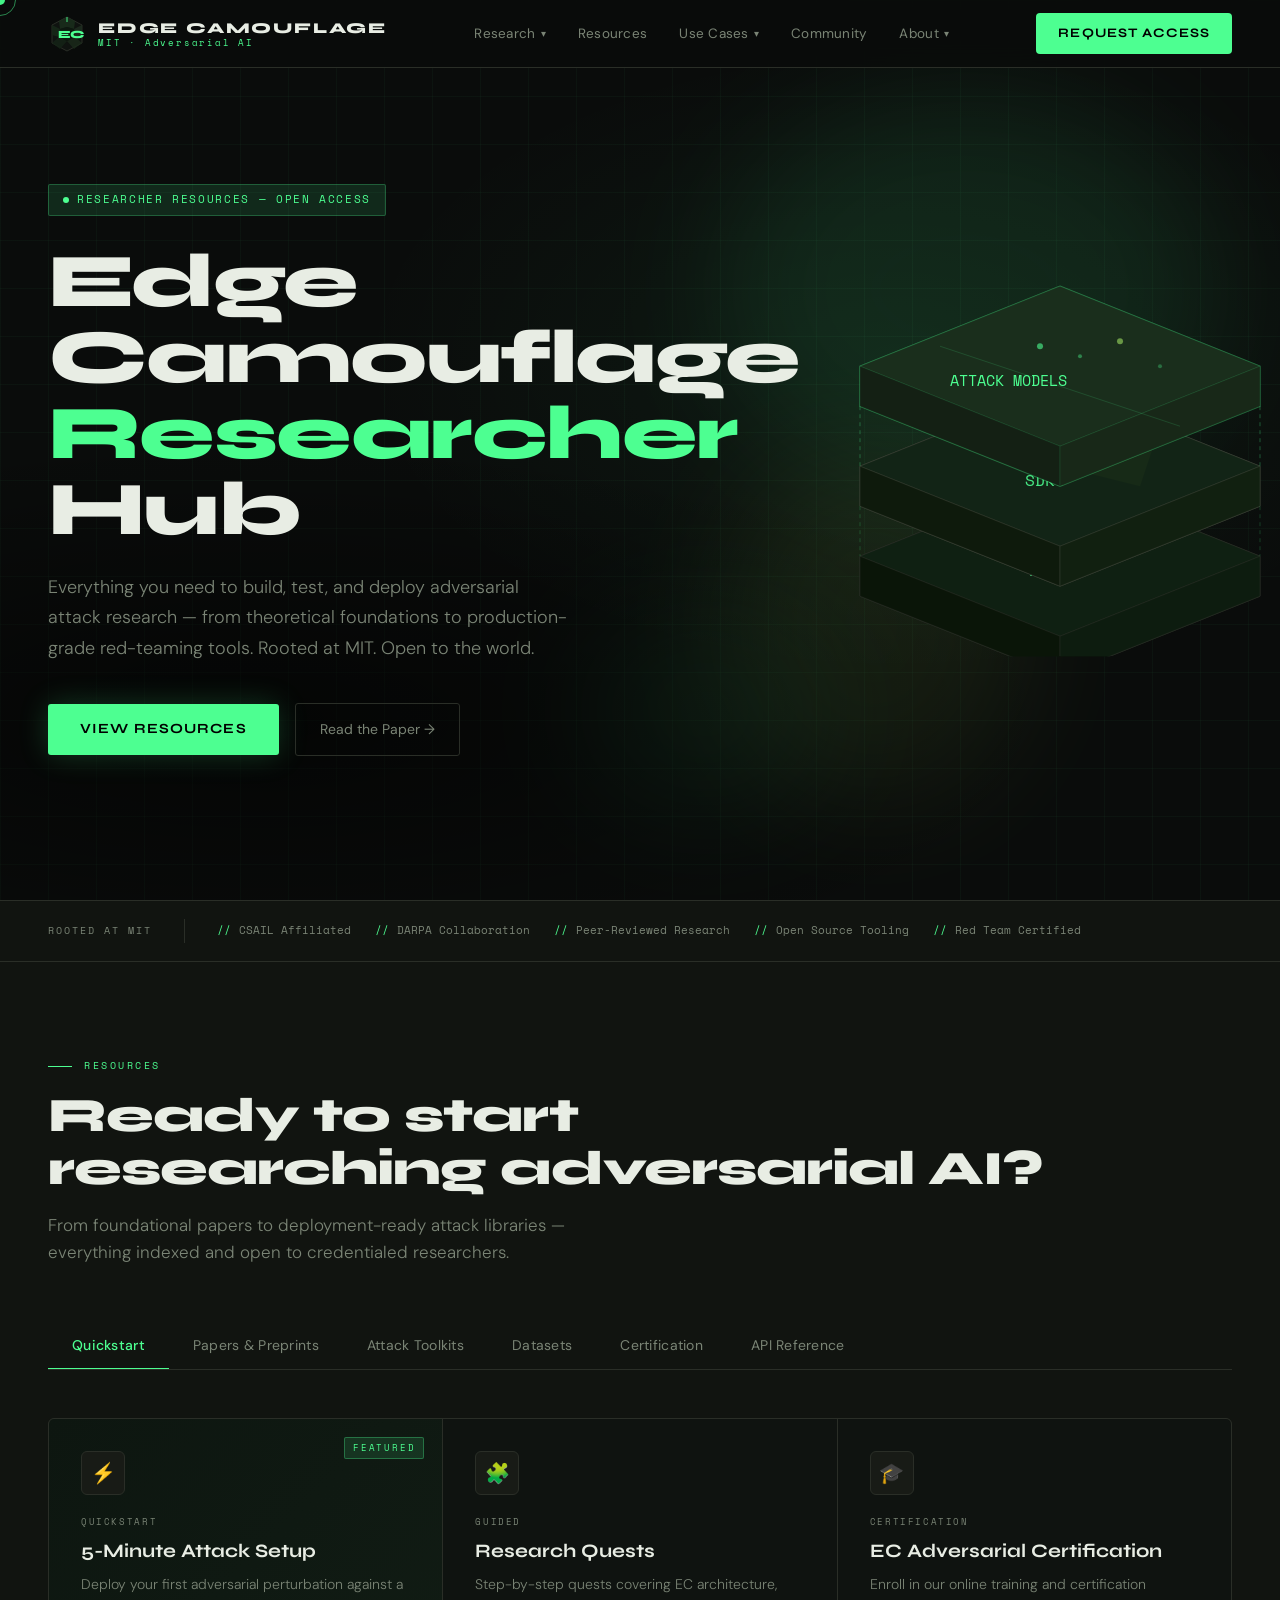
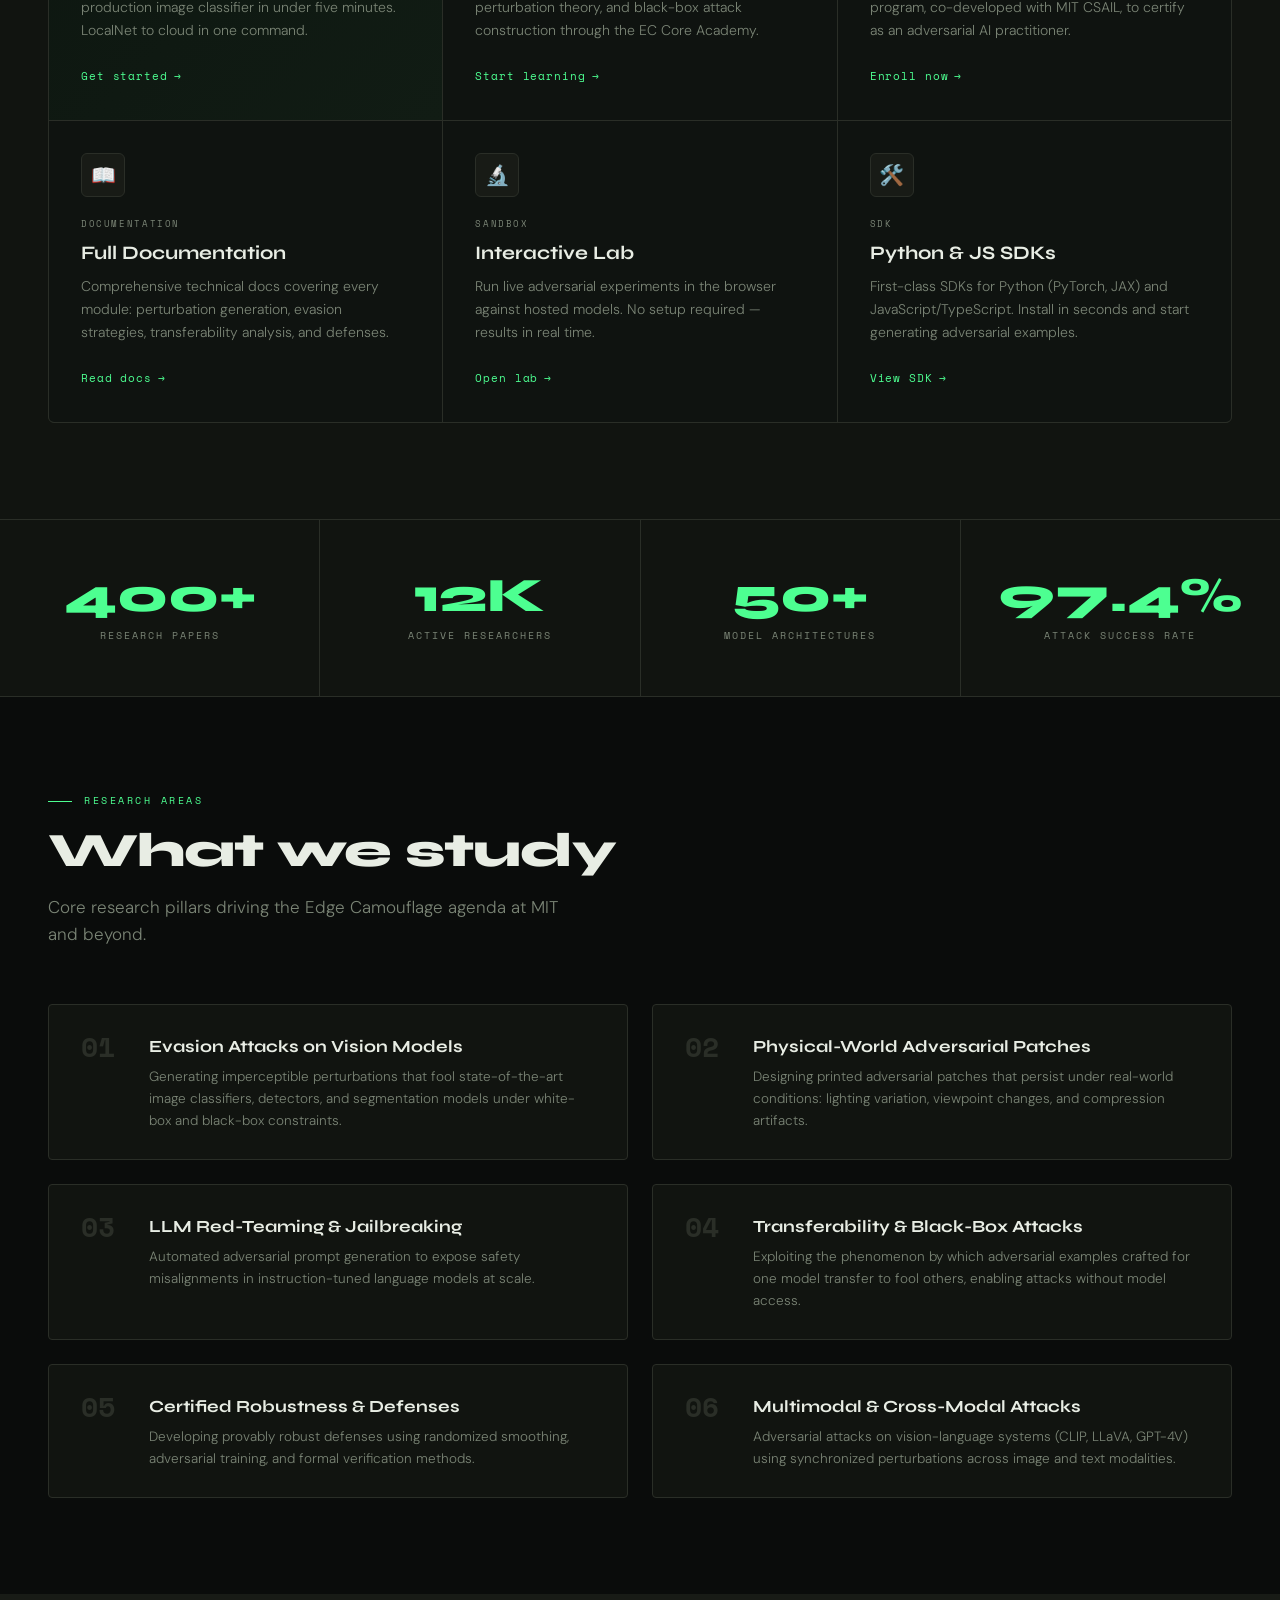
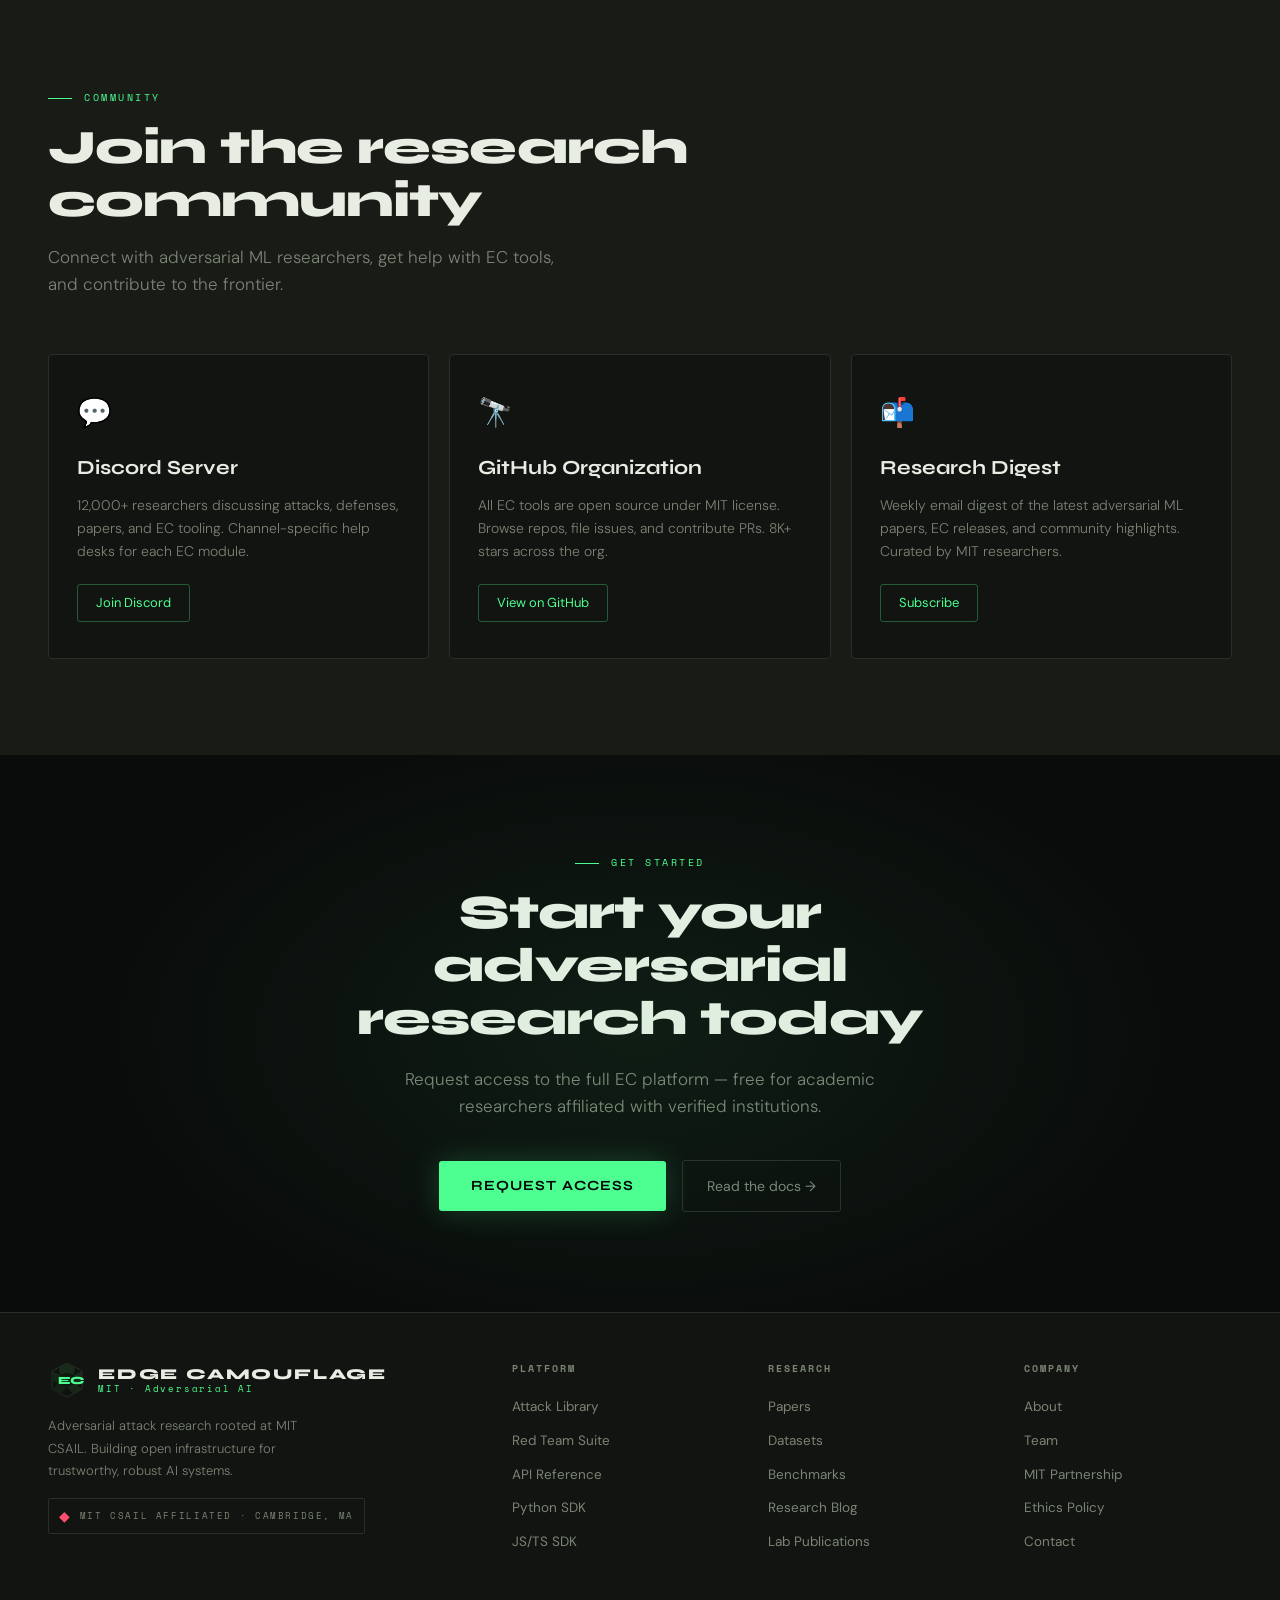
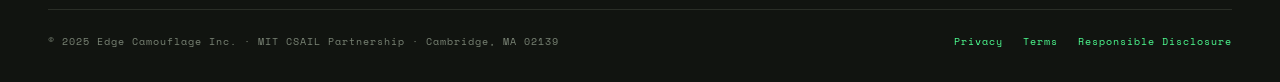
==== commit 6a211cca: "first page test" ====
--- a/index.html
+++ b/index.html
@@ -1,345 +1,925 @@
 <!DOCTYPE html>
 <html lang="en">
-<head class="home">
-  <meta charset="UTF-8" />
-  <meta name="viewport" content="width=device-width, initial-scale=1.0"/>
-  <title>Yu "Tony" Wang · Site for HTMAA 2025</title>
-
-
-  <link rel="preconnect" href="https://fonts.googleapis.com">
-  <link rel="preconnect" href="https://fonts.gstatic.com" crossorigin>
-  <link
-    href="https://fonts.googleapis.com/css2?family=Luckiest+Guy&display=swap"
-    rel="stylesheet"
-  />
-
-
-  <link rel="stylesheet" href="styles.css" />
-  <script defer src="script.js"></script>
+<head>
+<meta charset="UTF-8">
+<meta name="viewport" content="width=device-width, initial-scale=1.0">
+<title>Edge Camouflage — Researcher Resources</title>
+<link rel="preconnect" href="https://fonts.googleapis.com">
+<link rel="preconnect" href="https://fonts.gstatic.com" crossorigin>
+<link href="https://fonts.googleapis.com/css2?family=Space+Mono:ital,wght@0,400;0,700;1,400&family=Syne:wght@400;600;700;800&family=DM+Sans:ital,opsz,wght@0,9..40,300;0,9..40,400;1,9..40,300&display=swap" rel="stylesheet">
+<style>
+  :root {
+    --bg: #0a0c0b;
+    --surface: #111410;
+    --surface2: #181b16;
+    --border: #2a2e27;
+    --accent: #4dff91;
+    --accent2: #b8ff6e;
+    --accent-dim: rgba(77,255,145,0.12);
+    --red: #ff4d6d;
+    --text: #e8ede4;
+    --muted: #7a8475;
+    --card-dark: #0f1310;
+  }
+
+  *, *::before, *::after { box-sizing: border-box; margin: 0; padding: 0; }
+  html { scroll-behavior: smooth; }
+  body {
+    background: var(--bg);
+    color: var(--text);
+    font-family: 'DM Sans', sans-serif;
+    font-size: 16px;
+    line-height: 1.6;
+    overflow-x: hidden;
+    cursor: none;
+  }
+
+  .cursor {
+    width: 10px; height: 10px;
+    background: var(--accent);
+    border-radius: 50%;
+    position: fixed; top: 0; left: 0;
+    pointer-events: none; z-index: 9999;
+    transform: translate(-50%, -50%);
+    transition: width 0.2s, height 0.2s;
+    mix-blend-mode: difference;
+  }
+  .cursor-ring {
+    width: 32px; height: 32px;
+    border: 1px solid var(--accent);
+    border-radius: 50%;
+    position: fixed; top: 0; left: 0;
+    pointer-events: none; z-index: 9998;
+    transform: translate(-50%, -50%);
+    opacity: 0.5;
+  }
+
+  /* NAV */
+  nav {
+    position: fixed; top: 0; left: 0; right: 0; z-index: 100;
+    display: flex; align-items: center; justify-content: space-between;
+    padding: 0 48px; height: 68px;
+    background: rgba(10,12,11,0.88);
+    backdrop-filter: blur(16px);
+    border-bottom: 1px solid var(--border);
+  }
+  .logo {
+    display: flex; align-items: center; gap: 12px;
+    text-decoration: none; flex-shrink: 0;
+  }
+  .logo-mark { width: 38px; height: 38px; flex-shrink: 0; }
+  .logo-mark svg { width: 100%; height: 100%; }
+  .logo-text { display: flex; flex-direction: column; line-height: 1; }
+  .logo-name {
+    font-family: 'Syne', sans-serif; font-weight: 800;
+    font-size: 15px; letter-spacing: 0.12em; text-transform: uppercase; color: var(--text);
+  }
+  .logo-sub {
+    font-family: 'Space Mono', monospace; font-size: 9px;
+    color: var(--accent); letter-spacing: 0.2em; margin-top: 2px;
+  }
+  .nav-links { display: flex; align-items: center; gap: 4px; list-style: none; }
+  .nav-links a {
+    font-size: 13.5px; color: var(--muted); text-decoration: none;
+    padding: 6px 14px; border-radius: 4px;
+    transition: color 0.2s, background 0.2s; letter-spacing: 0.02em;
+    display: flex; align-items: center; gap: 5px;
+  }
+  .nav-links a:hover { color: var(--text); background: var(--surface2); }
+  .nav-links a.dd::after { content: '▾'; font-size: 10px; color: var(--muted); }
+  .nav-cta {
+    font-family: 'Syne', sans-serif; font-weight: 700; font-size: 13px;
+    letter-spacing: 0.08em; text-transform: uppercase;
+    background: var(--accent); color: #000; padding: 10px 22px;
+    border-radius: 4px; text-decoration: none;
+    transition: background 0.2s, transform 0.15s; flex-shrink: 0;
+  }
+  .nav-cta:hover { background: var(--accent2); transform: translateY(-1px); }
+
+  /* HERO */
+  .hero {
+    min-height: 100vh; display: flex; align-items: center;
+    position: relative; overflow: hidden; padding: 120px 48px 80px;
+  }
+  .hero-bg { position: absolute; inset: 0; background: var(--bg); z-index: 0; }
+  .hero-bg::before {
+    content: ''; position: absolute; inset: 0;
+    background-image:
+      linear-gradient(rgba(77,255,145,0.03) 1px, transparent 1px),
+      linear-gradient(90deg, rgba(77,255,145,0.03) 1px, transparent 1px);
+    background-size: 48px 48px;
+  }
+  .hero-bg::after {
+    content: ''; position: absolute; inset: 0;
+    background:
+      radial-gradient(ellipse 60% 50% at 70% 40%, rgba(77,255,145,0.06) 0%, transparent 70%),
+      radial-gradient(ellipse 80% 40% at 20% 80%, rgba(0,0,0,0.6) 0%, transparent 80%);
+  }
+  .camo-shape {
+    position: absolute; border-radius: 50%;
+    filter: blur(60px); opacity: 0.08;
+    animation: drift 20s ease-in-out infinite;
+  }
+  .camo-shape:nth-child(1) { width: 500px; height: 400px; background: #4dff91; top: 10%; right: 5%; }
+  .camo-shape:nth-child(2) { width: 300px; height: 350px; background: #b8ff6e; top: 50%; right: 20%; animation-delay: -7s; }
+  .camo-shape:nth-child(3) { width: 250px; height: 200px; background: #4dff91; bottom: 10%; right: 35%; animation-delay: -14s; }
+  @keyframes drift {
+    0%,100%{transform:translate(0,0)scale(1)}
+    33%{transform:translate(-20px,30px)scale(1.05)}
+    66%{transform:translate(15px,-20px)scale(0.95)}
+  }
+  .hero-content { position: relative; z-index: 1; max-width: 680px; }
+  .hero-badge {
+    display: inline-flex; align-items: center; gap: 8px;
+    font-family: 'Space Mono', monospace; font-size: 11px;
+    letter-spacing: 0.15em; text-transform: uppercase;
+    color: var(--accent); background: var(--accent-dim);
+    border: 1px solid rgba(77,255,145,0.25);
+    padding: 6px 14px; border-radius: 2px; margin-bottom: 28px;
+    animation: fadeUp 0.6s ease both;
+  }
+  .hero-badge .dot { width:6px;height:6px;background:var(--accent);border-radius:50%;animation:pulse 2s infinite; }
+  @keyframes pulse{0%,100%{opacity:1;transform:scale(1)}50%{opacity:0.4;transform:scale(0.7)}}
+  .hero-title {
+    font-family: 'Syne', sans-serif; font-weight: 800;
+    font-size: clamp(42px,6vw,76px); line-height: 1.0;
+    letter-spacing: -0.02em; margin-bottom: 24px;
+    animation: fadeUp 0.6s 0.1s ease both;
+  }
+  .hero-title em { font-style: normal; color: var(--accent); }
+  .hero-desc {
+    font-size: 18px; color: var(--muted); line-height: 1.7;
+    max-width: 520px; margin-bottom: 40px; font-weight: 300;
+    animation: fadeUp 0.6s 0.2s ease both;
+  }
+  .hero-actions { display:flex;align-items:center;gap:16px; animation:fadeUp 0.6s 0.3s ease both; }
+  .btn-primary {
+    font-family: 'Syne', sans-serif; font-weight: 700; font-size: 14px;
+    letter-spacing: 0.08em; text-transform: uppercase;
+    background: var(--accent); color: #000; padding: 14px 32px;
+    border-radius: 3px; text-decoration: none;
+    transition: background 0.2s, transform 0.15s, box-shadow 0.2s;
+    box-shadow: 0 0 30px rgba(77,255,145,0.2);
+  }
+  .btn-primary:hover { background:var(--accent2);transform:translateY(-2px);box-shadow:0 0 50px rgba(77,255,145,0.35); }
+  .btn-ghost {
+    font-size: 14px; color: var(--muted); text-decoration: none;
+    padding: 14px 24px; border: 1px solid var(--border); border-radius: 3px;
+    transition: color 0.2s, border-color 0.2s;
+    display: flex; align-items: center; gap: 8px;
+  }
+  .btn-ghost:hover { color:var(--text);border-color:var(--accent); }
+  .hero-graphic {
+    position: absolute; right: -40px; top: 50%;
+    transform: translateY(-50%); z-index: 1; width: 520px;
+    opacity: 0.9; animation: fadeIn 1s 0.4s ease both;
+  }
+  @keyframes fadeUp{from{opacity:0;transform:translateY(20px)}to{opacity:1;transform:translateY(0)}}
+  @keyframes fadeIn{from{opacity:0}to{opacity:1}}
+
+  /* MIT STRIPE */
+  .mit-stripe {
+    background: var(--surface); border-top:1px solid var(--border); border-bottom:1px solid var(--border);
+    padding: 18px 48px; display:flex; align-items:center; gap:32px; overflow:hidden;
+  }
+  .mit-label { font-family:'Space Mono',monospace;font-size:10px;letter-spacing:0.2em;text-transform:uppercase;color:var(--muted);white-space:nowrap;flex-shrink:0; }
+  .mit-divider { width:1px;height:24px;background:var(--border);flex-shrink:0; }
+  .mit-tags { display:flex;gap:24px;align-items:center;overflow:hidden; }
+  .mit-tag { font-family:'Space Mono',monospace;font-size:11px;color:var(--muted);white-space:nowrap;display:flex;align-items:center;gap:8px; }
+  .mit-tag::before { content:'//';color:var(--accent); }
+
+  /* SECTIONS */
+  section { padding: 96px 48px; }
+  .section-label {
+    font-family:'Space Mono',monospace;font-size:10px;letter-spacing:0.25em;text-transform:uppercase;
+    color:var(--accent);margin-bottom:16px;display:flex;align-items:center;gap:12px;
+  }
+  .section-label::before { content:'';display:block;width:24px;height:1px;background:var(--accent); }
+  .section-title {
+    font-family:'Syne',sans-serif;font-weight:800;font-size:clamp(28px,4vw,48px);
+    line-height:1.1;letter-spacing:-0.02em;margin-bottom:16px;
+  }
+  .section-desc { font-size:17px;color:var(--muted);max-width:540px;font-weight:300;margin-bottom:56px; }
+
+  /* TABS */
+  .tabs-section { background: var(--surface); }
+  .tab-bar {
+    display:flex;gap:0;border-bottom:1px solid var(--border);
+    margin-bottom:48px;overflow-x:auto;
+  }
+  .tab-bar::-webkit-scrollbar { display:none; }
+  .tab-btn {
+    font-family:'DM Sans',sans-serif;font-size:14px;color:var(--muted);
+    padding:14px 24px;background:transparent;border:none;
+    border-bottom:2px solid transparent;cursor:none;
+    transition:color 0.2s,border-color 0.2s;white-space:nowrap;letter-spacing:0.02em;margin-bottom:-1px;
+  }
+  .tab-btn:hover { color:var(--text); }
+  .tab-btn.active { color:var(--accent);border-bottom-color:var(--accent);font-weight:500; }
+  .tab-panel { display:none; }
+  .tab-panel.active { display:block;animation:fadeUp 0.3s ease both; }
+
+  /* CARDS */
+  .cards-grid {
+    display:grid;grid-template-columns:repeat(auto-fill,minmax(300px,1fr));
+    gap:1px;background:var(--border);border:1px solid var(--border);border-radius:6px;overflow:hidden;
+  }
+  .card {
+    background:var(--card-dark);padding:32px;
+    transition:background 0.2s;position:relative;overflow:hidden;
+  }
+  .card:hover { background:var(--surface2); }
+  .card::before {
+    content:'';position:absolute;top:0;left:0;right:0;height:2px;
+    background:var(--accent);transform:scaleX(0);transform-origin:left;transition:transform 0.3s ease;
+  }
+  .card:hover::before { transform:scaleX(1); }
+  .card.featured { background:linear-gradient(135deg,#0d1610 0%,#111c14 100%); }
+  .card.featured::after {
+    content:'FEATURED';position:absolute;top:18px;right:18px;
+    font-family:'Space Mono',monospace;font-size:9px;letter-spacing:0.2em;
+    color:var(--accent);background:var(--accent-dim);border:1px solid rgba(77,255,145,0.3);
+    padding:3px 8px;border-radius:2px;
+  }
+  .card-icon { width:44px;height:44px;background:var(--surface2);border:1px solid var(--border);border-radius:6px;display:flex;align-items:center;justify-content:center;margin-bottom:20px;font-size:20px; }
+  .card-tag { font-family:'Space Mono',monospace;font-size:9px;letter-spacing:0.18em;text-transform:uppercase;color:var(--muted);margin-bottom:10px; }
+  .card-title { font-family:'Syne',sans-serif;font-weight:700;font-size:19px;margin-bottom:10px;line-height:1.25; }
+  .card-desc { font-size:14px;color:var(--muted);line-height:1.65;font-weight:300;margin-bottom:20px; }
+  .card-link {
+    font-family:'Space Mono',monospace;font-size:11px;color:var(--accent);
+    text-decoration:none;letter-spacing:0.08em;display:inline-flex;align-items:center;gap:6px;transition:gap 0.2s;
+  }
+  .card-link:hover { gap:10px; }
+  .card-link::after { content:'→'; }
+
+  /* RESEARCH */
+  .research-section { background:var(--bg); }
+  .research-grid { display:grid;grid-template-columns:1fr 1fr;gap:24px; }
+  .research-item {
+    background:var(--surface);border:1px solid var(--border);border-radius:4px;
+    padding:28px 32px;display:flex;align-items:flex-start;gap:20px;
+    transition:border-color 0.2s,transform 0.2s;
+  }
+  .research-item:hover { border-color:var(--accent);transform:translateX(4px); }
+  .research-num { font-family:'Space Mono',monospace;font-size:28px;font-weight:700;color:var(--border);line-height:1;flex-shrink:0;width:48px;transition:color 0.2s; }
+  .research-item:hover .research-num { color:var(--accent-dim); }
+  .research-title { font-family:'Syne',sans-serif;font-weight:700;font-size:17px;margin-bottom:6px; }
+  .research-desc { font-size:13.5px;color:var(--muted);line-height:1.6;font-weight:300; }
+
+  /* STATS */
+  .stats-strip {
+    border-top:1px solid var(--border);border-bottom:1px solid var(--border);
+    padding:0;display:grid;grid-template-columns:repeat(4,1fr);
+    gap:1px;background-color:var(--border);
+  }
+  .stat-item { background:var(--surface);padding:52px 32px;text-align:center; }
+  .stat-num { font-family:'Syne',sans-serif;font-weight:800;font-size:48px;line-height:1;color:var(--accent);margin-bottom:8px; }
+  .stat-label { font-family:'Space Mono',monospace;font-size:10px;letter-spacing:0.2em;text-transform:uppercase;color:var(--muted); }
+
+  /* COMMUNITY */
+  .community-section { background:var(--surface2); }
+  .community-cards { display:grid;grid-template-columns:repeat(3,1fr);gap:20px; }
+  .community-card { background:var(--surface);border:1px solid var(--border);border-radius:4px;padding:36px 28px;transition:border-color 0.2s; }
+  .community-card:hover { border-color:var(--accent); }
+  .community-icon { font-size:28px;margin-bottom:16px;display:block; }
+  .community-title { font-family:'Syne',sans-serif;font-weight:700;font-size:20px;margin-bottom:10px; }
+  .community-desc { font-size:14px;color:var(--muted);line-height:1.65;font-weight:300;margin-bottom:20px; }
+  .community-link {
+    font-size:13px;color:var(--accent);text-decoration:none;
+    border:1px solid rgba(77,255,145,0.3);padding:8px 18px;border-radius:3px;display:inline-block;transition:background 0.2s;
+  }
+  .community-link:hover { background:var(--accent-dim); }
+
+  /* CTA */
+  .cta-banner { background:var(--bg);padding:100px 48px;text-align:center;position:relative;overflow:hidden; }
+  .cta-banner::before { content:'';position:absolute;inset:0;background:radial-gradient(ellipse 60% 80% at 50% 50%,rgba(77,255,145,0.07) 0%,transparent 70%); }
+  .cta-banner .section-label { justify-content:center; }
+  .cta-banner .section-title { max-width:600px;margin:0 auto 20px; }
+  .cta-banner .section-desc { margin:0 auto 40px;text-align:center; }
+  .cta-actions { display:flex;align-items:center;justify-content:center;gap:16px; }
+
+  /* FOOTER */
+  footer { background:var(--surface);border-top:1px solid var(--border);padding:48px 48px 32px; }
+  .footer-grid { display:grid;grid-template-columns:2fr 1fr 1fr 1fr;gap:48px;margin-bottom:48px; }
+  .footer-brand .logo { margin-bottom:16px;display:inline-flex; }
+  .footer-brand p { font-size:13px;color:var(--muted);line-height:1.7;font-weight:300;max-width:260px; }
+  .footer-col h4 { font-family:'Space Mono',monospace;font-size:10px;letter-spacing:0.2em;text-transform:uppercase;color:var(--muted);margin-bottom:16px; }
+  .footer-col ul { list-style:none; }
+  .footer-col ul li { margin-bottom:8px; }
+  .footer-col ul a { font-size:13.5px;color:var(--muted);text-decoration:none;transition:color 0.2s; }
+  .footer-col ul a:hover { color:var(--text); }
+  .footer-bottom {
+    display:flex;justify-content:space-between;align-items:center;
+    padding-top:24px;border-top:1px solid var(--border);
+    font-family:'Space Mono',monospace;font-size:10px;letter-spacing:0.1em;color:var(--muted);
+  }
+  .footer-bottom a { color:var(--accent);text-decoration:none; }
+  .mit-badge {
+    display:inline-flex;align-items:center;gap:8px;
+    font-family:'Space Mono',monospace;font-size:9px;letter-spacing:0.18em;text-transform:uppercase;
+    color:var(--muted);border:1px solid var(--border);padding:6px 10px;border-radius:2px;margin-top:16px;
+  }
+  .mit-badge span { color:var(--red);font-size:14px; }
+
+  ::-webkit-scrollbar{width:6px}
+  ::-webkit-scrollbar-track{background:var(--bg)}
+  ::-webkit-scrollbar-thumb{background:var(--border);border-radius:3px}
+  ::-webkit-scrollbar-thumb:hover{background:var(--muted)}
+</style>
 </head>
-<body class="home">
-  <header class="site-header">
-    <div class="container header-inner">
-      <div class="brand">
-        <span class="brand-mark" aria-hidden="true"></span>
-
-        <div class="brand-text">
-          <a href="#intro" class="brand-name">
-            Tony's How To Make (Almost) Anything, 2025
-
-          </a>
-
-          <span class="header-visitor">
-            👀 <span id="visit-count-header" class="visit-count">—</span> visits and ⏱<strong><span id="total-minutes-header" class="total-minutes" >—</span></strong> minutes since December, 2025
-          </span>
-
-
-
+<body>
+
+<div class="cursor" id="cursor"></div>
+<div class="cursor-ring" id="cursorRing"></div>
+
+<nav>
+  <a href="#" class="logo">
+    <div class="logo-mark">
+      <svg viewBox="0 0 38 38" fill="none" xmlns="http://www.w3.org/2000/svg">
+        <polygon points="19,2 34,10 34,28 19,36 4,28 4,10" fill="#0f1310" stroke="#2a2e27" stroke-width="1"/>
+        <polygon points="19,2 27,6 26,14 19,12 12,14 11,6" fill="#1a2e1c" opacity="0.9"/>
+        <polygon points="4,10 12,14 11,22 4,20" fill="#162818" opacity="0.9"/>
+        <polygon points="34,10 26,14 27,22 34,20" fill="#1e3020" opacity="0.8"/>
+        <polygon points="4,28 11,22 19,26 12,34" fill="#142216" opacity="0.9"/>
+        <polygon points="34,28 27,22 19,26 26,34" fill="#1a2a1a" opacity="0.8"/>
+        <polygon points="19,26 11,22 12,14 19,12 26,14 27,22" fill="#0d1a0f" opacity="0.9"/>
+        <text x="10" y="23" font-family="Syne, sans-serif" font-weight="800" font-size="11" fill="#4dff91" letter-spacing="-1">EC</text>
+        <line x1="19" y1="2" x2="19" y2="7" stroke="#4dff91" stroke-width="1.5" opacity="0.6"/>
+      </svg>
+    </div>
+    <div class="logo-text">
+      <span class="logo-name">Edge Camouflage</span>
+      <span class="logo-sub">MIT · Adversarial AI</span>
+    </div>
+  </a>
+  <ul class="nav-links">
+    <li><a href="#" class="dd">Research</a></li>
+    <li><a href="#resources">Resources</a></li>
+    <li><a href="#" class="dd">Use Cases</a></li>
+    <li><a href="#community">Community</a></li>
+    <li><a href="#" class="dd">About</a></li>
+  </ul>
+  <a href="#" class="nav-cta">Request Access</a>
+</nav>
+
+<!-- HERO -->
+<section class="hero">
+  <div class="hero-bg">
+    <div class="camo-shape"></div>
+    <div class="camo-shape"></div>
+    <div class="camo-shape"></div>
+  </div>
+  <div class="hero-content">
+    <div class="hero-badge"><span class="dot"></span>Researcher Resources — Open Access</div>
+    <h1 class="hero-title">Edge Camouflage<br><em>Researcher</em><br>Hub</h1>
+    <p class="hero-desc">Everything you need to build, test, and deploy adversarial attack research — from theoretical foundations to production-grade red-teaming tools. Rooted at MIT. Open to the world.</p>
+    <div class="hero-actions">
+      <a href="#resources" class="btn-primary">View Resources</a>
+      <a href="#" class="btn-ghost">Read the Paper →</a>
+    </div>
+  </div>
+  <div class="hero-graphic">
+    <svg viewBox="0 0 520 420" fill="none" xmlns="http://www.w3.org/2000/svg">
+      <g transform="translate(60,240)">
+        <polygon points="200,0 400,80 400,120 200,200 0,120 0,80" fill="#0a1a0d" stroke="#2a2e27" stroke-width="1"/>
+        <polygon points="200,0 400,80 200,160 0,80" fill="#0f2012" stroke="#2a2e27" stroke-width="0.5"/>
+        <polygon points="0,80 0,120 200,200 200,160" fill="#0a1508" stroke="#2a2e27" stroke-width="0.5"/>
+        <polygon points="400,80 400,120 200,200 200,160" fill="#0d1c0f" stroke="#2a2e27" stroke-width="0.5"/>
+        <polygon points="200,0 280,32 260,80 180,60 120,40 150,10" fill="#142614" opacity="0.5"/>
+        <text x="170" y="100" fill="#4dff91" font-family="Space Mono" font-size="16" opacity="0.9">APIs</text>
+      </g>
+      <g transform="translate(60,150)">
+        <polygon points="200,0 400,80 400,120 200,200 0,120 0,80" fill="#0c1e10" stroke="#3a4035" stroke-width="1"/>
+        <polygon points="200,0 400,80 200,160 0,80" fill="#122416" stroke="#3a4035" stroke-width="0.5"/>
+        <polygon points="0,80 0,120 200,200 200,160" fill="#0e1a0c" stroke="#3a4035" stroke-width="0.5"/>
+        <polygon points="400,80 400,120 200,200 200,160" fill="#112010" stroke="#3a4035" stroke-width="0.5"/>
+        <polygon points="200,0 300,40 280,100 200,80 100,60" fill="#1c3018" opacity="0.5"/>
+        <text x="165" y="100" fill="#4dff91" font-family="Space Mono" font-size="16" opacity="0.9">SDKs</text>
+      </g>
+      <g transform="translate(60,50)">
+        <polygon points="200,0 400,80 400,120 200,200 0,120 0,80" fill="#142616" stroke="#4dff9150" stroke-width="1.5"/>
+        <polygon points="200,0 400,80 200,160 0,80" fill="#1a2e1c" stroke="#4dff9140" stroke-width="0.5"/>
+        <polygon points="0,80 0,120 200,200 200,160" fill="#142014" stroke="#4dff9130" stroke-width="0.5"/>
+        <polygon points="400,80 400,120 200,200 200,160" fill="#182818" stroke="#4dff9130" stroke-width="0.5"/>
+        <line x1="80" y1="60" x2="320" y2="140" stroke="#4dff91" stroke-width="0.5" opacity="0.3"/>
+        <text x="90" y="100" fill="#4dff91" font-family="Space Mono" font-size="15" opacity="1">ATTACK MODELS</text>
+        <circle cx="180" cy="60" r="3" fill="#4dff91" opacity="0.6"/>
+        <circle cx="220" cy="70" r="2" fill="#4dff91" opacity="0.4"/>
+        <circle cx="260" cy="55" r="3" fill="#b8ff6e" opacity="0.5"/>
+        <circle cx="300" cy="80" r="2" fill="#4dff91" opacity="0.3"/>
+      </g>
+      <line x1="60" y1="170" x2="60" y2="230" stroke="#4dff91" stroke-width="1" opacity="0.3" stroke-dasharray="4,4"/>
+      <line x1="460" y1="170" x2="460" y2="230" stroke="#4dff91" stroke-width="1" opacity="0.3" stroke-dasharray="4,4"/>
+      <line x1="60" y1="270" x2="60" y2="320" stroke="#4dff91" stroke-width="1" opacity="0.2" stroke-dasharray="4,4"/>
+      <line x1="460" y1="270" x2="460" y2="320" stroke="#4dff91" stroke-width="1" opacity="0.2" stroke-dasharray="4,4"/>
+    </svg>
+  </div>
+</section>
+
+<div class="mit-stripe">
+  <span class="mit-label">Rooted at MIT</span>
+  <div class="mit-divider"></div>
+  <div class="mit-tags">
+    <span class="mit-tag">CSAIL Affiliated</span>
+    <span class="mit-tag">DARPA Collaboration</span>
+    <span class="mit-tag">Peer-Reviewed Research</span>
+    <span class="mit-tag">Open Source Tooling</span>
+    <span class="mit-tag">Red Team Certified</span>
+  </div>
+</div>
+
+<!-- TABS SECTION -->
+<section class="tabs-section" id="resources">
+  <div class="section-label">Resources</div>
+  <h2 class="section-title">Ready to start<br>researching adversarial AI?</h2>
+  <p class="section-desc">From foundational papers to deployment-ready attack libraries — everything indexed and open to credentialed researchers.</p>
+
+  <div class="tab-bar">
+    <button class="tab-btn active" data-tab="quickstart">Quickstart</button>
+    <button class="tab-btn" data-tab="papers">Papers &amp; Preprints</button>
+    <button class="tab-btn" data-tab="toolkits">Attack Toolkits</button>
+    <button class="tab-btn" data-tab="datasets">Datasets</button>
+    <button class="tab-btn" data-tab="certification">Certification</button>
+    <button class="tab-btn" data-tab="api">API Reference</button>
+  </div>
+
+  <div class="tab-panel active" id="tab-quickstart">
+    <div class="cards-grid">
+      <div class="card featured">
+        <div class="card-icon">⚡</div>
+        <div class="card-tag">Quickstart</div>
+        <div class="card-title">5-Minute Attack Setup</div>
+        <div class="card-desc">Deploy your first adversarial perturbation against a production image classifier in under five minutes. LocalNet to cloud in one command.</div>
+        <a href="#" class="card-link">Get started</a>
+      </div>
+      <div class="card">
+        <div class="card-icon">🧩</div>
+        <div class="card-tag">Guided</div>
+        <div class="card-title">Research Quests</div>
+        <div class="card-desc">Step-by-step quests covering EC architecture, perturbation theory, and black-box attack construction through the EC Core Academy.</div>
+        <a href="#" class="card-link">Start learning</a>
+      </div>
+      <div class="card">
+        <div class="card-icon">🎓</div>
+        <div class="card-tag">Certification</div>
+        <div class="card-title">EC Adversarial Certification</div>
+        <div class="card-desc">Enroll in our online training and certification program, co-developed with MIT CSAIL, to certify as an adversarial AI practitioner.</div>
+        <a href="#" class="card-link">Enroll now</a>
+      </div>
+      <div class="card">
+        <div class="card-icon">📖</div>
+        <div class="card-tag">Documentation</div>
+        <div class="card-title">Full Documentation</div>
+        <div class="card-desc">Comprehensive technical docs covering every module: perturbation generation, evasion strategies, transferability analysis, and defenses.</div>
+        <a href="#" class="card-link">Read docs</a>
+      </div>
+      <div class="card">
+        <div class="card-icon">🔬</div>
+        <div class="card-tag">Sandbox</div>
+        <div class="card-title">Interactive Lab</div>
+        <div class="card-desc">Run live adversarial experiments in the browser against hosted models. No setup required — results in real time.</div>
+        <a href="#" class="card-link">Open lab</a>
+      </div>
+      <div class="card">
+        <div class="card-icon">🛠️</div>
+        <div class="card-tag">SDK</div>
+        <div class="card-title">Python &amp; JS SDKs</div>
+        <div class="card-desc">First-class SDKs for Python (PyTorch, JAX) and JavaScript/TypeScript. Install in seconds and start generating adversarial examples.</div>
+        <a href="#" class="card-link">View SDK</a>
+      </div>
+    </div>
+  </div>
+
+  <div class="tab-panel" id="tab-papers">
+    <div class="cards-grid">
+      <div class="card featured">
+        <div class="card-icon">📄</div>
+        <div class="card-tag">Flagship Paper · 2024</div>
+        <div class="card-title">Edge Camouflage: Universal Adversarial Perturbations at Scale</div>
+        <div class="card-desc">Our seminal paper introducing the EC framework for geometry-aware adversarial patches across vision models. ICLR 2024 Spotlight.</div>
+        <a href="#" class="card-link">Read paper</a>
+      </div>
+      <div class="card">
+        <div class="card-icon">🧪</div>
+        <div class="card-tag">Preprint · 2025</div>
+        <div class="card-title">Black-Box Camouflage: Query-Efficient Attacks Without Model Access</div>
+        <div class="card-desc">Extending EC to strict black-box settings using score-only queries and surrogate gradient estimation.</div>
+        <a href="#" class="card-link">Read preprint</a>
+      </div>
+      <div class="card">
+        <div class="card-icon">🛡️</div>
+        <div class="card-tag">Defense · 2024</div>
+        <div class="card-title">Against Camouflage: Certified Defenses via Randomized Smoothing</div>
+        <div class="card-desc">Counter-research on robustness certification against the EC family of attacks. Published at NeurIPS 2024.</div>
+        <a href="#" class="card-link">Read paper</a>
+      </div>
+      <div class="card">
+        <div class="card-icon">🌐</div>
+        <div class="card-tag">Survey · 2025</div>
+        <div class="card-title">Adversarial ML Landscape: State of the Field 2025</div>
+        <div class="card-desc">Annual survey cataloging 400+ papers across attacks, defenses, and evaluation methodologies.</div>
+        <a href="#" class="card-link">Read survey</a>
+      </div>
+      <div class="card">
+        <div class="card-icon">🔗</div>
+        <div class="card-tag">Applied · 2024</div>
+        <div class="card-title">Physical-World Attacks on Autonomous Driving Stacks</div>
+        <div class="card-desc">Empirical study of EC patches printed on physical objects to fool LiDAR-camera fusion models in AV pipelines.</div>
+        <a href="#" class="card-link">Read paper</a>
+      </div>
+      <div class="card">
+        <div class="card-icon">📚</div>
+        <div class="card-tag">Preprint · 2025</div>
+        <div class="card-title">LLM Red-Teaming with EC Linguistic Perturbations</div>
+        <div class="card-desc">Extending adversarial perturbation theory to large language models through semantic-preserving token substitution attacks.</div>
+        <a href="#" class="card-link">Read preprint</a>
+      </div>
+    </div>
+  </div>
+
+  <div class="tab-panel" id="tab-toolkits">
+    <div class="cards-grid">
+      <div class="card featured">
+        <div class="card-icon">🗡️</div>
+        <div class="card-tag">Core Tool</div>
+        <div class="card-title">EC-Attack Library</div>
+        <div class="card-desc">The flagship open-source library for generating, evaluating, and deploying adversarial examples across 50+ vision and language model architectures.</div>
+        <a href="#" class="card-link">View on GitHub</a>
+      </div>
+      <div class="card">
+        <div class="card-icon">🎯</div>
+        <div class="card-tag">Red Teaming</div>
+        <div class="card-title">EC Red Team Suite</div>
+        <div class="card-desc">End-to-end red-teaming toolkit for AI systems. Covers jailbreak generation, adversarial prompt injection, and robustness benchmarking.</div>
+        <a href="#" class="card-link">Explore suite</a>
+      </div>
+      <div class="card">
+        <div class="card-icon">🩺</div>
+        <div class="card-tag">Evaluation</div>
+        <div class="card-title">RobustBench Integration</div>
+        <div class="card-desc">Native integration with RobustBench for standardized evaluation. Compare your model against 500+ certified defenses.</div>
+        <a href="#" class="card-link">Run benchmarks</a>
+      </div>
+      <div class="card">
+        <div class="card-icon">🖼️</div>
+        <div class="card-tag">Vision</div>
+        <div class="card-title">PatchCraft</div>
+        <div class="card-desc">Generate physically-realizable adversarial patches with texture and geometry constraints. Export to SVG, PDF, or print-ready formats.</div>
+        <a href="#" class="card-link">Try PatchCraft</a>
+      </div>
+      <div class="card">
+        <div class="card-icon">🔍</div>
+        <div class="card-tag">Analysis</div>
+        <div class="card-title">TransferScope</div>
+        <div class="card-desc">Measure cross-model transferability of adversarial examples across architecture families, training regimes, and data distributions.</div>
+        <a href="#" class="card-link">Analyze transfer</a>
+      </div>
+      <div class="card">
+        <div class="card-icon">⚙️</div>
+        <div class="card-tag">Automation</div>
+        <div class="card-title">EC-CLI</div>
+        <div class="card-desc">Command-line interface for scripting adversarial workflows, batch attack generation, and CI/CD integration for AI safety pipelines.</div>
+        <a href="#" class="card-link">Install CLI</a>
+      </div>
+    </div>
+  </div>
+
+  <div class="tab-panel" id="tab-datasets">
+    <div class="cards-grid">
+      <div class="card featured">
+        <div class="card-icon">🗃️</div>
+        <div class="card-tag">Flagship Dataset</div>
+        <div class="card-title">AdvImageNet-EC</div>
+        <div class="card-desc">1.2M adversarial images across 1000 ImageNet classes. Includes perturbation budgets, attack types, and transferability scores.</div>
+        <a href="#" class="card-link">Access dataset</a>
+      </div>
+      <div class="card">
+        <div class="card-icon">🗣️</div>
+        <div class="card-tag">NLP</div>
+        <div class="card-title">AdversarialGLUE-EC</div>
+        <div class="card-desc">Adversarial NLP evaluation suite extending GLUE with EC linguistic perturbations across 8 tasks and 12 transformer models.</div>
+        <a href="#" class="card-link">Download</a>
+      </div>
+      <div class="card">
+        <div class="card-icon">🚗</div>
+        <div class="card-tag">Autonomy</div>
+        <div class="card-title">PhysAdv-Drive</div>
+        <div class="card-desc">40K frames of physical-world adversarial patch deployments against four autonomous vehicle sensor configurations.</div>
+        <a href="#" class="card-link">Download</a>
+      </div>
+      <div class="card">
+        <div class="card-icon">🤖</div>
+        <div class="card-tag">LLMs</div>
+        <div class="card-title">JailbreakBench-EC</div>
+        <div class="card-desc">500 adversarial prompts spanning 10 harm categories, tested against 20 instruction-tuned LLMs.</div>
+        <a href="#" class="card-link">Access dataset</a>
+      </div>
+      <div class="card">
+        <div class="card-icon">🛡️</div>
+        <div class="card-tag">Defense</div>
+        <div class="card-title">CertifiedRobustness-100K</div>
+        <div class="card-desc">100K samples with certified robustness radii computed via randomized smoothing. Pairs with EC-Attack for verified defense evaluation.</div>
+        <a href="#" class="card-link">Download</a>
+      </div>
+      <div class="card">
+        <div class="card-icon">🌡️</div>
+        <div class="card-tag">Sensor</div>
+        <div class="card-title">MultiModal-Adv Dataset</div>
+        <div class="card-desc">Cross-modal adversarial examples attacking vision-language models with synchronized image-text perturbations.</div>
+        <a href="#" class="card-link">Access dataset</a>
+      </div>
+    </div>
+  </div>
+
+  <div class="tab-panel" id="tab-certification">
+    <div class="cards-grid">
+      <div class="card featured">
+        <div class="card-icon">🏅</div>
+        <div class="card-tag">MIT Co-Certified</div>
+        <div class="card-title">Adversarial AI Practitioner (AAP)</div>
+        <div class="card-desc">The flagship EC certification co-developed with MIT CSAIL. Six modules covering attack theory, implementation, evaluation, and responsible disclosure.</div>
+        <a href="#" class="card-link">Enroll now</a>
+      </div>
+      <div class="card">
+        <div class="card-icon">🔐</div>
+        <div class="card-tag">Specialist</div>
+        <div class="card-title">Red Team Operator (RTO)</div>
+        <div class="card-desc">Hands-on practitioner track focused on real-world red-teaming of deployed AI systems. Includes live capstone challenges.</div>
+        <a href="#" class="card-link">Learn more</a>
+      </div>
+      <div class="card">
+        <div class="card-icon">📐</div>
+        <div class="card-tag">Foundational</div>
+        <div class="card-title">EC Foundations Certificate</div>
+        <div class="card-desc">Self-paced intro covering perturbation theory, attack taxonomies, and evaluation methodology. Ideal entry point for new researchers.</div>
+        <a href="#" class="card-link">Start free</a>
+      </div>
+      <div class="card">
+        <div class="card-icon">🏛️</div>
+        <div class="card-tag">Academic</div>
+        <div class="card-title">MIT Course Credit Integration</div>
+        <div class="card-desc">EC certification modules are recognized for credit in MIT's 6.S978 (Adversarial Machine Learning) course.</div>
+        <a href="#" class="card-link">Learn more</a>
+      </div>
+      <div class="card">
+        <div class="card-icon">🌍</div>
+        <div class="card-tag">Enterprise</div>
+        <div class="card-title">Team Certification Programs</div>
+        <div class="card-desc">Bulk enrollment for AI safety teams, research labs, and enterprises. Custom modules and dedicated instructor support.</div>
+        <a href="#" class="card-link">Contact us</a>
+      </div>
+      <div class="card">
+        <div class="card-icon">⚖️</div>
+        <div class="card-tag">Ethics</div>
+        <div class="card-title">Responsible Disclosure Track</div>
+        <div class="card-desc">Ethics and policy certification covering CVD processes, coordinated disclosure, legal frameworks, and dual-use considerations.</div>
+        <a href="#" class="card-link">View track</a>
+      </div>
+    </div>
+  </div>
+
+  <div class="tab-panel" id="tab-api">
+    <div class="cards-grid">
+      <div class="card featured">
+        <div class="card-icon">🔌</div>
+        <div class="card-tag">REST API</div>
+        <div class="card-title">EC Attack API v2</div>
+        <div class="card-desc">Production REST API for generating adversarial examples on-demand. Supports FGSM, PGD, C&amp;W, AutoAttack, and custom gradient-based attacks. 99.9% SLA.</div>
+        <a href="#" class="card-link">API docs</a>
+      </div>
+      <div class="card">
+        <div class="card-icon">🧬</div>
+        <div class="card-tag">Python SDK</div>
+        <div class="card-title">ec-attack Python Package</div>
+        <div class="card-desc">Install with pip. Natively supports PyTorch, JAX, and TensorFlow. Auto-batching, GPU acceleration, and async execution built in.</div>
+        <a href="#" class="card-link">PyPI docs</a>
+      </div>
+      <div class="card">
+        <div class="card-icon">🟨</div>
+        <div class="card-tag">JS/TS SDK</div>
+        <div class="card-title">@edge-camouflage/core</div>
+        <div class="card-desc">Full-featured TypeScript SDK for browser and Node.js environments. WebGL-accelerated perturbation generation for real-time applications.</div>
+        <a href="#" class="card-link">npm docs</a>
+      </div>
+      <div class="card">
+        <div class="card-icon">🔄</div>
+        <div class="card-tag">Webhooks</div>
+        <div class="card-title">Async Attack Webhooks</div>
+        <div class="card-desc">Subscribe to attack completion events, transferability scores, and model evaluation results via configurable webhook endpoints.</div>
+        <a href="#" class="card-link">Webhook guide</a>
+      </div>
+      <div class="card">
+        <div class="card-icon">🗝️</div>
+        <div class="card-tag">Auth</div>
+        <div class="card-title">API Key Management</div>
+        <div class="card-desc">Research-grade API keys with per-key rate limits, usage analytics, and org-level access controls. Free tier for credentialed researchers.</div>
+        <a href="#" class="card-link">Manage keys</a>
+      </div>
+      <div class="card">
+        <div class="card-icon">📊</div>
+        <div class="card-tag">Analytics</div>
+        <div class="card-title">Usage &amp; Audit Dashboard</div>
+        <div class="card-desc">Real-time dashboard tracking API usage, attack success rates, latency, and audit logs for compliance and reproducibility.</div>
+        <a href="#" class="card-link">Open dashboard</a>
+      </div>
+    </div>
+  </div>
+</section>
+
+<!-- STATS -->
+<div class="stats-strip">
+  <div class="stat-item"><div class="stat-num">400+</div><div class="stat-label">Research Papers</div></div>
+  <div class="stat-item"><div class="stat-num">12K</div><div class="stat-label">Active Researchers</div></div>
+  <div class="stat-item"><div class="stat-num">50+</div><div class="stat-label">Model Architectures</div></div>
+  <div class="stat-item"><div class="stat-num">97.4%</div><div class="stat-label">Attack Success Rate</div></div>
+</div>
+
+<!-- RESEARCH AREAS -->
+<section class="research-section" id="research">
+  <div class="section-label">Research Areas</div>
+  <h2 class="section-title">What we study</h2>
+  <p class="section-desc">Core research pillars driving the Edge Camouflage agenda at MIT and beyond.</p>
+  <div class="research-grid">
+    <div class="research-item">
+      <div class="research-num">01</div>
+      <div>
+        <div class="research-title">Evasion Attacks on Vision Models</div>
+        <div class="research-desc">Generating imperceptible perturbations that fool state-of-the-art image classifiers, detectors, and segmentation models under white-box and black-box constraints.</div>
+      </div>
+    </div>
+    <div class="research-item">
+      <div class="research-num">02</div>
+      <div>
+        <div class="research-title">Physical-World Adversarial Patches</div>
+        <div class="research-desc">Designing printed adversarial patches that persist under real-world conditions: lighting variation, viewpoint changes, and compression artifacts.</div>
+      </div>
+    </div>
+    <div class="research-item">
+      <div class="research-num">03</div>
+      <div>
+        <div class="research-title">LLM Red-Teaming &amp; Jailbreaking</div>
+        <div class="research-desc">Automated adversarial prompt generation to expose safety misalignments in instruction-tuned language models at scale.</div>
+      </div>
+    </div>
+    <div class="research-item">
+      <div class="research-num">04</div>
+      <div>
+        <div class="research-title">Transferability &amp; Black-Box Attacks</div>
+        <div class="research-desc">Exploiting the phenomenon by which adversarial examples crafted for one model transfer to fool others, enabling attacks without model access.</div>
+      </div>
+    </div>
+    <div class="research-item">
+      <div class="research-num">05</div>
+      <div>
+        <div class="research-title">Certified Robustness &amp; Defenses</div>
+        <div class="research-desc">Developing provably robust defenses using randomized smoothing, adversarial training, and formal verification methods.</div>
+      </div>
+    </div>
+    <div class="research-item">
+      <div class="research-num">06</div>
+      <div>
+        <div class="research-title">Multimodal &amp; Cross-Modal Attacks</div>
+        <div class="research-desc">Adversarial attacks on vision-language systems (CLIP, LLaVA, GPT-4V) using synchronized perturbations across image and text modalities.</div>
+      </div>
+    </div>
+  </div>
+</section>
+
+<!-- COMMUNITY -->
+<section class="community-section" id="community">
+  <div class="section-label">Community</div>
+  <h2 class="section-title">Join the research<br>community</h2>
+  <p class="section-desc">Connect with adversarial ML researchers, get help with EC tools, and contribute to the frontier.</p>
+  <div class="community-cards">
+    <div class="community-card">
+      <span class="community-icon">💬</span>
+      <div class="community-title">Discord Server</div>
+      <div class="community-desc">12,000+ researchers discussing attacks, defenses, papers, and EC tooling. Channel-specific help desks for each EC module.</div>
+      <a href="#" class="community-link">Join Discord</a>
+    </div>
+    <div class="community-card">
+      <span class="community-icon">🔭</span>
+      <div class="community-title">GitHub Organization</div>
+      <div class="community-desc">All EC tools are open source under MIT license. Browse repos, file issues, and contribute PRs. 8K+ stars across the org.</div>
+      <a href="#" class="community-link">View on GitHub</a>
+    </div>
+    <div class="community-card">
+      <span class="community-icon">📬</span>
+      <div class="community-title">Research Digest</div>
+      <div class="community-desc">Weekly email digest of the latest adversarial ML papers, EC releases, and community highlights. Curated by MIT researchers.</div>
+      <a href="#" class="community-link">Subscribe</a>
+    </div>
+  </div>
+</section>
+
+<!-- CTA -->
+<section class="cta-banner">
+  <div class="section-label">Get started</div>
+  <h2 class="section-title">Start your adversarial<br>research today</h2>
+  <p class="section-desc">Request access to the full EC platform — free for academic researchers affiliated with verified institutions.</p>
+  <div class="cta-actions">
+    <a href="#" class="btn-primary">Request Access</a>
+    <a href="#" class="btn-ghost">Read the docs →</a>
+  </div>
+</section>
+
+<footer>
+  <div class="footer-grid">
+    <div class="footer-brand">
+      <a href="#" class="logo">
+        <div class="logo-mark">
+          <svg viewBox="0 0 38 38" fill="none" xmlns="http://www.w3.org/2000/svg">
+            <polygon points="19,2 34,10 34,28 19,36 4,28 4,10" fill="#0f1310" stroke="#2a2e27" stroke-width="1"/>
+            <polygon points="19,2 27,6 26,14 19,12 12,14 11,6" fill="#1a2e1c" opacity="0.9"/>
+            <polygon points="4,10 12,14 11,22 4,20" fill="#162818" opacity="0.9"/>
+            <polygon points="34,10 26,14 27,22 34,20" fill="#1e3020" opacity="0.8"/>
+            <polygon points="4,28 11,22 19,26 12,34" fill="#142216" opacity="0.9"/>
+            <polygon points="34,28 27,22 19,26 26,34" fill="#1a2a1a" opacity="0.8"/>
+            <polygon points="19,26 11,22 12,14 19,12 26,14 27,22" fill="#0d1a0f" opacity="0.9"/>
+            <text x="10" y="23" font-family="Syne, sans-serif" font-weight="800" font-size="11" fill="#4dff91" letter-spacing="-1">EC</text>
+          </svg>
         </div>
-      </div>
-
-
-
-      <nav class="tabs" role="tablist" aria-label="Site sections">
-        <button role="tab" id="tab-intro" aria-controls="panel-intro" class="tab is-active" aria-selected="true" data-target="intro">Intro</button>
-        <button role="tab" id="tab-work" aria-controls="panel-work" class="tab" aria-selected="false" data-target="work">Weekly Update</button>
-        <button role="tab" id="tab-photos" aria-controls="panel-photos" class="tab" aria-selected="false" data-target="photos">Projects</button>
-
-      </nav>
-      <button class="theme-toggle" id="themeToggle" aria-label="Toggle color theme">
-        <span class="sun" aria-hidden="true">☀️</span><span class="moon" aria-hidden="true">🌙</span>
-      </button>
-    </div>
-  </header>
-
-  <main class="container">
-    <!-- Intro Panel -->
-    <section id="panel-intro" class="panel is-active" role="tabpanel" aria-labelledby="tab-intro">
-      <div class="intro-wrap">
-        <div class="intro-copy">
-          <h1><span class="hi"></span>About Me</h1>
-          <p class="lede">
-            I’ve always been more of an admirer than a creator
-            — enjoying the worlds others have built through fiction, music, movies, video games, and art pieces.
-            Each of these holds stories that have inspired me deeply. This website marks my own small leap of faith, a step toward creating something of my own.
-          </p>
-          <ul class="meta">
-            <li>Lives in <strong>Medford, MA</strong></li>
-            <li>Interests: Detective novels · Story-driven video games · Interior Design</li>
-            <li>Email: <a href="mailto:yw1@mit.edu">yw1@mit.edu</a></li>
-          </ul>
+        <div class="logo-text">
+          <span class="logo-name">Edge Camouflage</span>
+          <span class="logo-sub">MIT · Adversarial AI</span>
         </div>
-
-
-        <figure class="intro-portrait slideshow">
-          <div class="slides">
-            <img src="images/catdoor1.png"  />
-            <img src="images/door0.jpg"  />
-            <img src="images/door1.jpeg"  />
-            <img src="images/door2.jpg"  />
-            <img src="images/door3.jpg"  />
-          </div>
-
-          <span class="card-title">Adding a cat flap</span>
-        </figure>
-
-
-      </div>
-
-
-
-<br><br>
-      <div class="gallery">
-        <figure class="intro-portrait slideshow">
-          <div class="slides">
-            <img src="images/freedom1.jpeg"  />
-            <img src="images/freedom2.jpeg"  />
-            <img src="images/unicorn1.jpeg"  />
-            <img src="images/unicorn2.jpeg"  />
-            <img src="images/unicorn3.jpeg"  />
-            <img src="images/unicorn4.jpeg"  />
-
-          </div>
-
-          <span class="card-title">Gundam</span>
-        </figure>
-        <figure class="intro-portrait slideshow">
-          <div class="slides">
-            <img src="images/lego1.jpeg"  />
-            <img src="images/lego2.jpeg"  />
-            <img src="images/lego3.jpeg"  />
-            <img src="images/lego4.jpeg"  />
-            <img src="images/lego5.jpeg"  />
-          </div>
-          <span class="card-title">LEGO Collection</span>
-        </figure>
-
-
-    </section>
-
-
-
-
-    <!-- Weekly Update -->
-    <section id="panel-work" class="panel" role="tabpanel" aria-labelledby="tab-work" hidden>
-      <h2 class="panel-title">Weekly Update</h2>
-      <div class="work-grid">
-        <article class="work-card">
-          <div class="work-media">
-            <img src="images/phone_case.jpg" alt="Abstract circuit board close-up"/>
-          </div>
-          <div class="work-body">
-            <h3>Week 1 -   Parametric Design</h3>
-            <p class="display">Start with a very very steep learning curve</p>
-            <a class="button" href="Weekly Update/week 1.html" >Enter</a>
-
-          </div>
-        </article>
-
-        <article class="work-card">
-          <div class="work-media">
-            <img src="images/vinylecutting3.jpg" alt="Code on a backlit display"/>
-          </div>
-          <div class="work-body">
-            <h3>Week 2 - Project Management and Computer-Controlled Cutting (Vinyl and Laser)</h3>
-            <p class="display">Git; Website Building;Vinyl & Laser Cutting</p>
-            <a class="button" href="Weekly Update/week 2.html" >Enter</a>
-          </div>
-        </article>
-
-        <article class="work-card">
-          <div class="work-media">
-            <img src="images/display_in_Chinese.jpg" alt="Laptop on a wooden desk with plants"/>
-          </div>
-          <div class="work-body">
-            <h3>Week 3 - Embedded Programing</h3>
-            <p class="display">Soldering 101 and Embedded programing</p>
-            <a class="button" href="Weekly Update/week 3.html" >Enter</a>
-          </div>
-        </article>
-        <article class="work-card">
-          <div class="work-media">
-            <img src="images/3D_frieren.jpeg" alt="Laptop on a wooden desk with plants"/>
-          </div>
-          <div class="work-body">
-            <h3>Week 4 - 3D Scanning and Printing</h3>
-            <p class="display">Making things <strong>additively</strong></p>
-            <a class="button" href="Weekly Update/week 4.html">Enter</a>
-          </div>
-        </article>
-        <article class="work-card">
-          <div class="work-media">
-
-            <img src="images/First_PCB.jpg" alt="Laptop on a wooden desk with plants"/>
-
-          </div>
-          <div class="work-body">
-            <h3>Week 5 - Electronics Design</h3>
-            <p class="display">First PCB Deisgn</p>
-            <a class="button" href="Weekly Update/week 5.html">Enter</a>
-          </div>
-        </article>
-
-        <article class="work-card">
-          <div class="work-media">
-            <img src="images/first_board.jpg"/>
-          </div>
-
-          <div class="work-body">
-            <h3>Week 6 - Electronics Production</h3>
-            <p class="display">Design, Milling, Soldering, Programming.</p>
-            <a class="button" href="Weekly Update/week 6.html" >Enter</a>
-
-          </div>
-        </article>
-
-
-        <article class="work-card">
-          <div class="work-media">
-
-            <img src="images/CNC_drawer.jpg" alt="Laptop on a wooden desk with plants"/>
-
-          </div>
-          <div class="work-body">
-            <h3>Week 7 - Making Something Big!</h3>
-            <p class="display">Towards Final Project - CNC</p>
-            <a class="button" href="Weekly Update/week 7.html" >Enter</a>
-          </div>
-        </article>
-
-        <article class="work-card">
-          <div class="work-media">
-            <img src="images/input_cover.png"/>
-          </div>
-          <div class="work-body">
-            <h3>Week 8 - Input</h3>
-            <p class="display">Time-of-flight distance sensor</p>
-            <a class="button" href="Weekly Update/week 8.html" >Enter</a>
-          </div>
-        </article>
-
-        <article class="work-card">
-          <div class="work-media">
-            <img src="images/output_cover.jpg" />
-          </div>
-          <div class="work-body">
-            <h3>Week 9 - Output</h3>
-            <p class="display">Put the measured distance data on display</p>
-           <a class="button" href="Weekly Update/week 9.html" >Enter</a>
-          </div>
-        </article>
-
-        <article class="work-card">
-          <div class="work-media">
-            <img src="images/grumpycat_in_the_family.jpeg" />
-          </div>
-          <div class="work-body">
-            <h3>Week 10 - Molding and Casting</h3>
-            <p class="display">Duplicating an object</p>
-            <a class="button" href="Weekly Update/week 10.html" >Enter</a>
-          </div>
-        </article>
-
-        <article class="work-card">
-          <div class="work-media">
-            <img src="images/mb14.jpg" />
-          </div>
-          <div class="work-body">
-            <h3>Week 11 - Machine Week</h3>
-            <p class="display">Dalek Exterminator</p>
-            <a class="button" href="Weekly Update/week 11.html" >Enter</a>
-          </div>
-        </article>
-
-        <article class="work-card">
-          <div class="work-media">
-            <img src="images/RFID-Reader-Module-Working.gif" />
-          </div>
-          <div class="work-body">
-            <h3>Week 12 - Networking and Communication</h3>
-            <p class="display">RFID and reading from a card</p>
-            <a class="button" href="Weekly Update/week 12.html" >Enter</a>
-          </div>
-        </article>
-
-        <article class="work-card">
-          <div class="work-media">
-            <img src="images/week13_cover.jpg" />
-          </div>
-          <div class="work-body">
-            <h3>Week 13 - Interface and Application Programming</h3>
-            <p class="display">UI Week: Make it pretty</p>
-            <a class="button" href="Weekly Update/week 13.html" >Enter</a>
-          </div>
-        </article>
-
-
-        <article class="work-card">
-          <div class="work-media">
-            <img src="images/fabdisk2.jpg" />
-          </div>
-          <div class="work-body">
-            <h3>Week 14 - Wildcard Week - Microfab Wafer</h3>
-            <p class="display">Conclude the last assignment with a poem.</p>
-            <a class="button" href="Weekly Update/week 14.html" >Enter</a>
-          </div>
-        </article>
-
-
-
-      </div>
-    </section>
-
-    <!-- Projects Panel -->
-    <section id="panel-photos" class="panel" role="tabpanel" aria-labelledby="tab-photos" hidden>
-      <h2 class="panel-title">Project Ideas</h2>
-      <p class="panel-note">A tiny set—quality over quantity.</p>
-      <div class="gallery">
-        <a href="Projects/Project 1.html" class="card-link">
-          <figure class="card">
-            <img src="images/drawer_cover.jpg" alt="Quiet mountain range at dusk">
-            <figcaption>
-              <span class="card-title">Class Final Project (2025)</span>
-              <p class="card-desc">Drawer with hidden compartment<br></p>
-            </figcaption>
-          </figure>
-        </a>
-
-
-        <a href="Projects/Project 2.html" class="card-link">
-          <figure class="card">
-            <img src="images/ps5_rendered.png" >
-            <figcaption>
-              <span class="card-title">A (more) Portable Gaming Console - Obsolete Project</span>
-              <p class="card-desc">Repackage the PlayStation 5’s internal components and optimize thermal management.</p>
-            </figcaption>
-          </figure>
-        </a>
-
-       <!-- <a href="" class="card-link">
-          <figure class="card">
-            <img src="images/flute.gif" >
-            <figcaption>
-              <span class="card-title">A Programmable Flute</span>
-              <p class="card-desc">A machine that blows air through the flute and has mechanism that controls the tone holes of the flute.</p>
-            </figcaption>
-          </figure>
-        </a>
--->
-
-        </figure>
-      </div>
-    </section>
-
-
-  </main>
-
-  <footer class="site-footer container">
-    <p class="footer-text">
-      © Tony Wang, Fall 2025. All rights reserved.
-    </p>
-  </footer>
-
-
+      </a>
+      <p>Adversarial attack research rooted at MIT CSAIL. Building open infrastructure for trustworthy, robust AI systems.</p>
+      <div class="mit-badge"><span>◆</span> MIT CSAIL Affiliated · Cambridge, MA</div>
+    </div>
+    <div class="footer-col">
+      <h4>Platform</h4>
+      <ul>
+        <li><a href="#">Attack Library</a></li>
+        <li><a href="#">Red Team Suite</a></li>
+        <li><a href="#">API Reference</a></li>
+        <li><a href="#">Python SDK</a></li>
+        <li><a href="#">JS/TS SDK</a></li>
+      </ul>
+    </div>
+    <div class="footer-col">
+      <h4>Research</h4>
+      <ul>
+        <li><a href="#">Papers</a></li>
+        <li><a href="#">Datasets</a></li>
+        <li><a href="#">Benchmarks</a></li>
+        <li><a href="#">Research Blog</a></li>
+        <li><a href="#">Lab Publications</a></li>
+      </ul>
+    </div>
+    <div class="footer-col">
+      <h4>Company</h4>
+      <ul>
+        <li><a href="#">About</a></li>
+        <li><a href="#">Team</a></li>
+        <li><a href="#">MIT Partnership</a></li>
+        <li><a href="#">Ethics Policy</a></li>
+        <li><a href="#">Contact</a></li>
+      </ul>
+    </div>
+  </div>
+  <div class="footer-bottom">
+    <span>© 2025 Edge Camouflage Inc. · MIT CSAIL Partnership · Cambridge, MA 02139</span>
+    <div style="display:flex;gap:20px;">
+      <a href="#">Privacy</a>
+      <a href="#">Terms</a>
+      <a href="#">Responsible Disclosure</a>
+    </div>
+  </div>
+</footer>
+
+<script>
+// Custom cursor
+const cursor = document.getElementById('cursor');
+const ring = document.getElementById('cursorRing');
+let mx=0,my=0,rx=0,ry=0;
+document.addEventListener('mousemove',e=>{mx=e.clientX;my=e.clientY;cursor.style.left=mx+'px';cursor.style.top=my+'px';});
+function animRing(){rx+=(mx-rx)*0.12;ry+=(my-ry)*0.12;ring.style.left=rx+'px';ring.style.top=ry+'px';requestAnimationFrame(animRing);}
+animRing();
+document.querySelectorAll('a,button').forEach(el=>{
+  el.addEventListener('mouseenter',()=>{cursor.style.width='20px';cursor.style.height='20px';ring.style.width='48px';ring.style.height='48px';});
+  el.addEventListener('mouseleave',()=>{cursor.style.width='10px';cursor.style.height='10px';ring.style.width='32px';ring.style.height='32px';});
+});
+
+// Tabs
+document.querySelectorAll('.tab-btn').forEach(btn=>{
+  btn.addEventListener('click',()=>{
+    document.querySelectorAll('.tab-btn').forEach(b=>b.classList.remove('active'));
+    document.querySelectorAll('.tab-panel').forEach(p=>p.classList.remove('active'));
+    btn.classList.add('active');
+    document.getElementById('tab-'+btn.dataset.tab).classList.add('active');
+  });
+});
+
+// Scroll reveal
+const obs=new IntersectionObserver(entries=>{
+  entries.forEach(e=>{if(e.isIntersecting){e.target.style.opacity='1';e.target.style.transform='translateY(0)';}});
+},{threshold:0.1});
+document.querySelectorAll('.card,.research-item,.community-card,.stat-item').forEach(el=>{
+  el.style.opacity='0';el.style.transform='translateY(16px)';
+  el.style.transition='opacity 0.5s ease,transform 0.5s ease';
+  obs.observe(el);
+});
+</script>
 </body>
 </html>
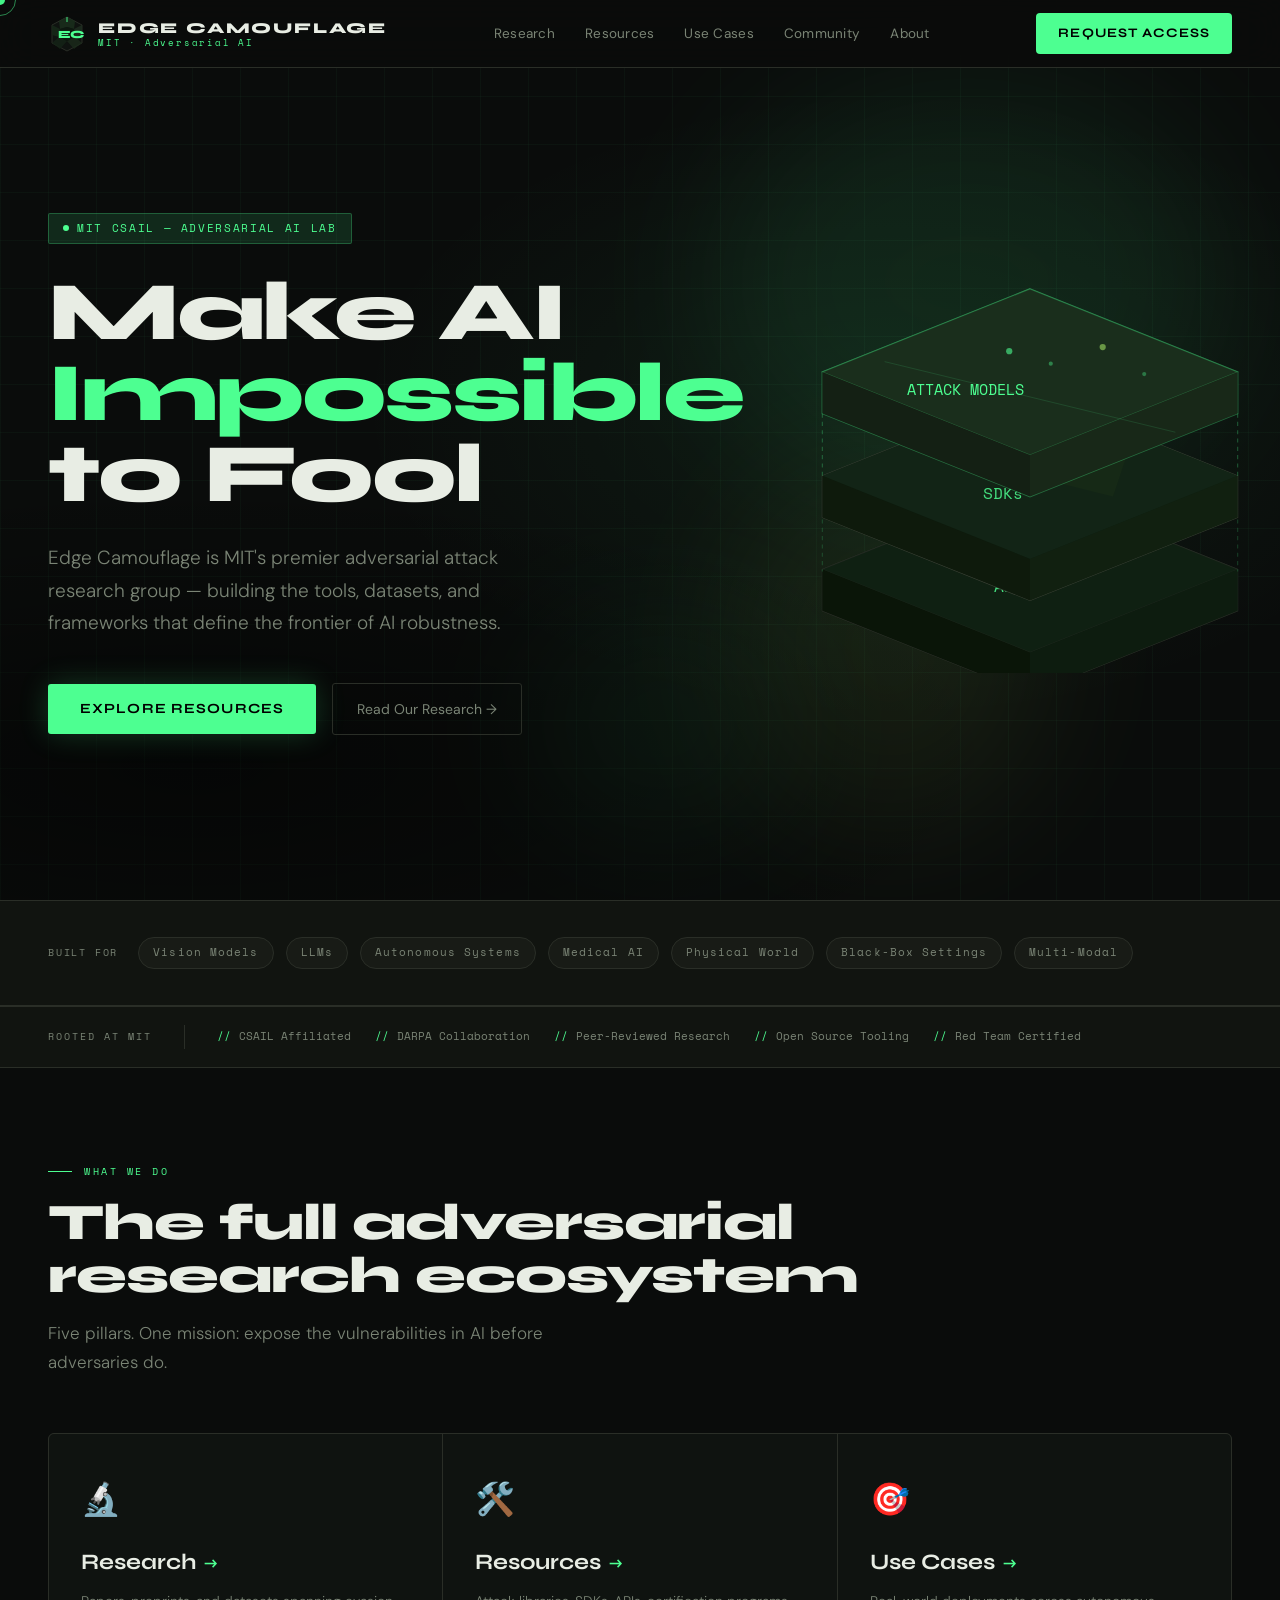
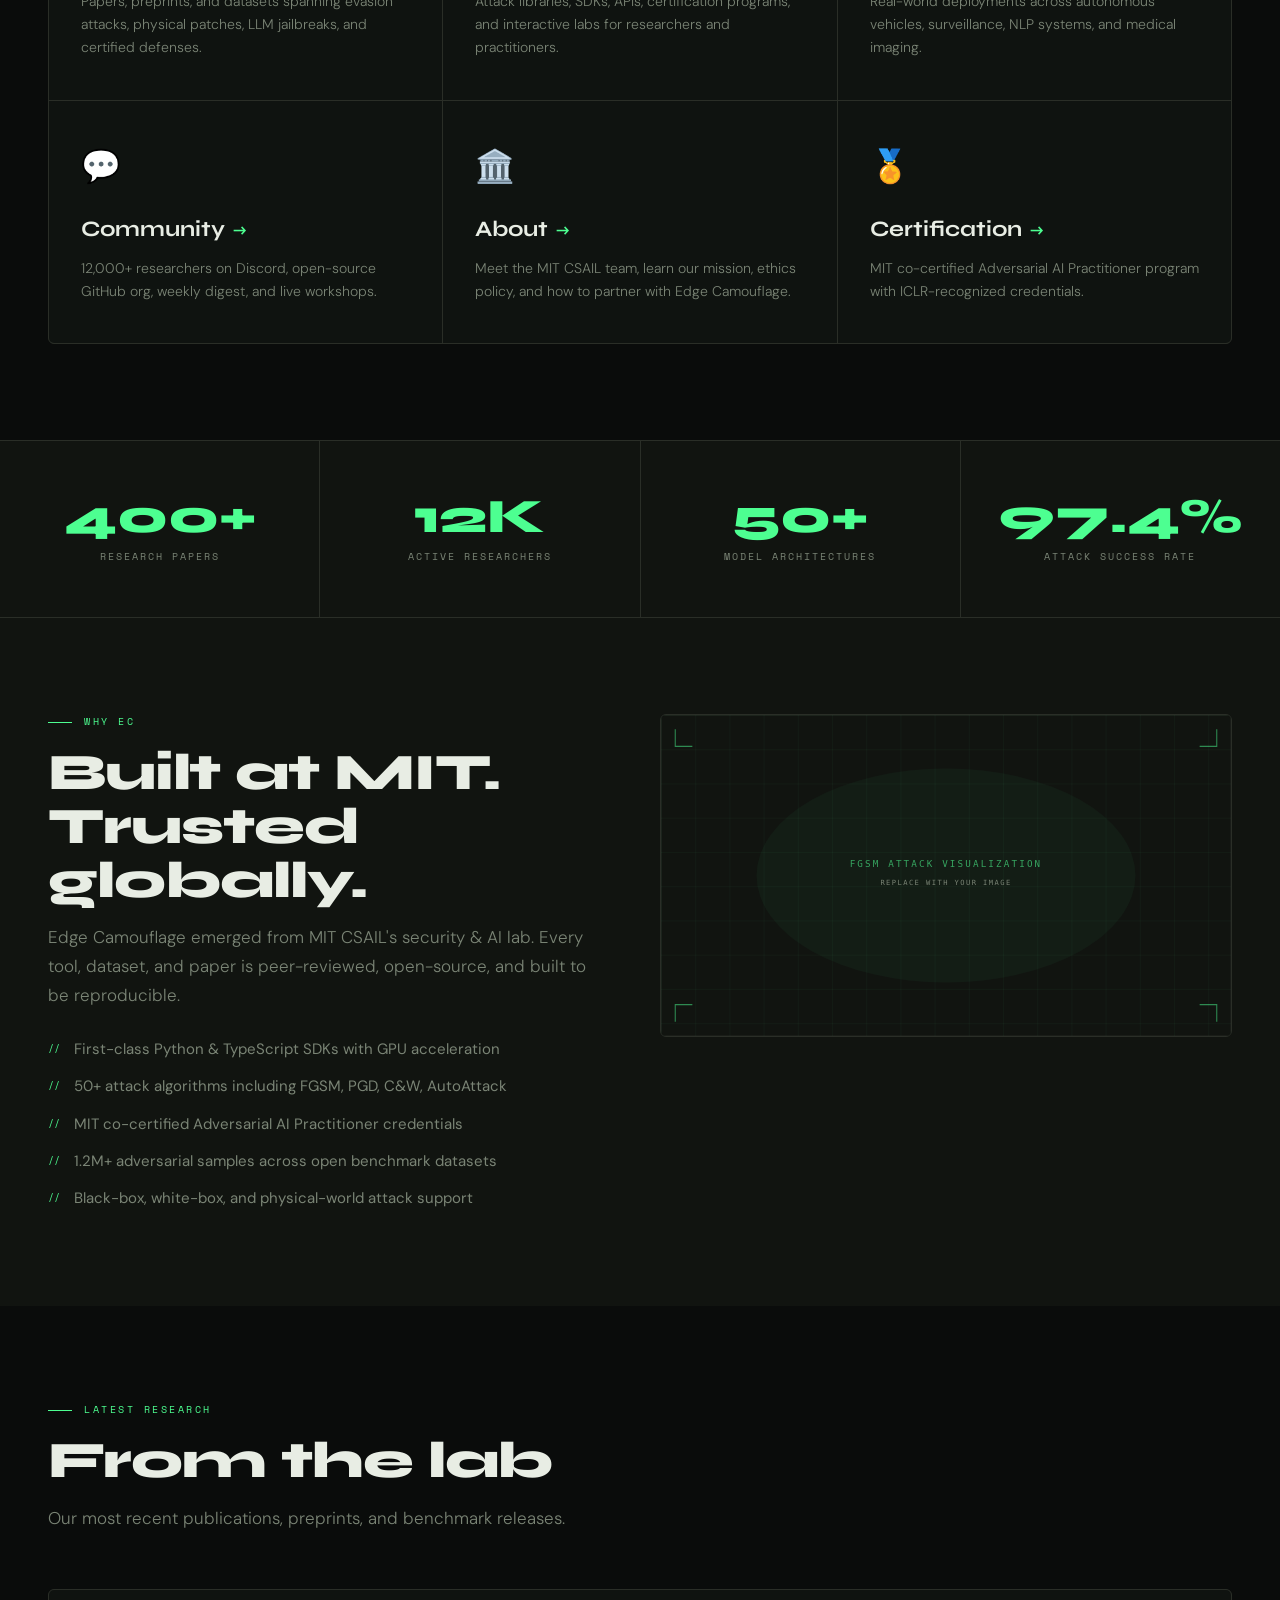
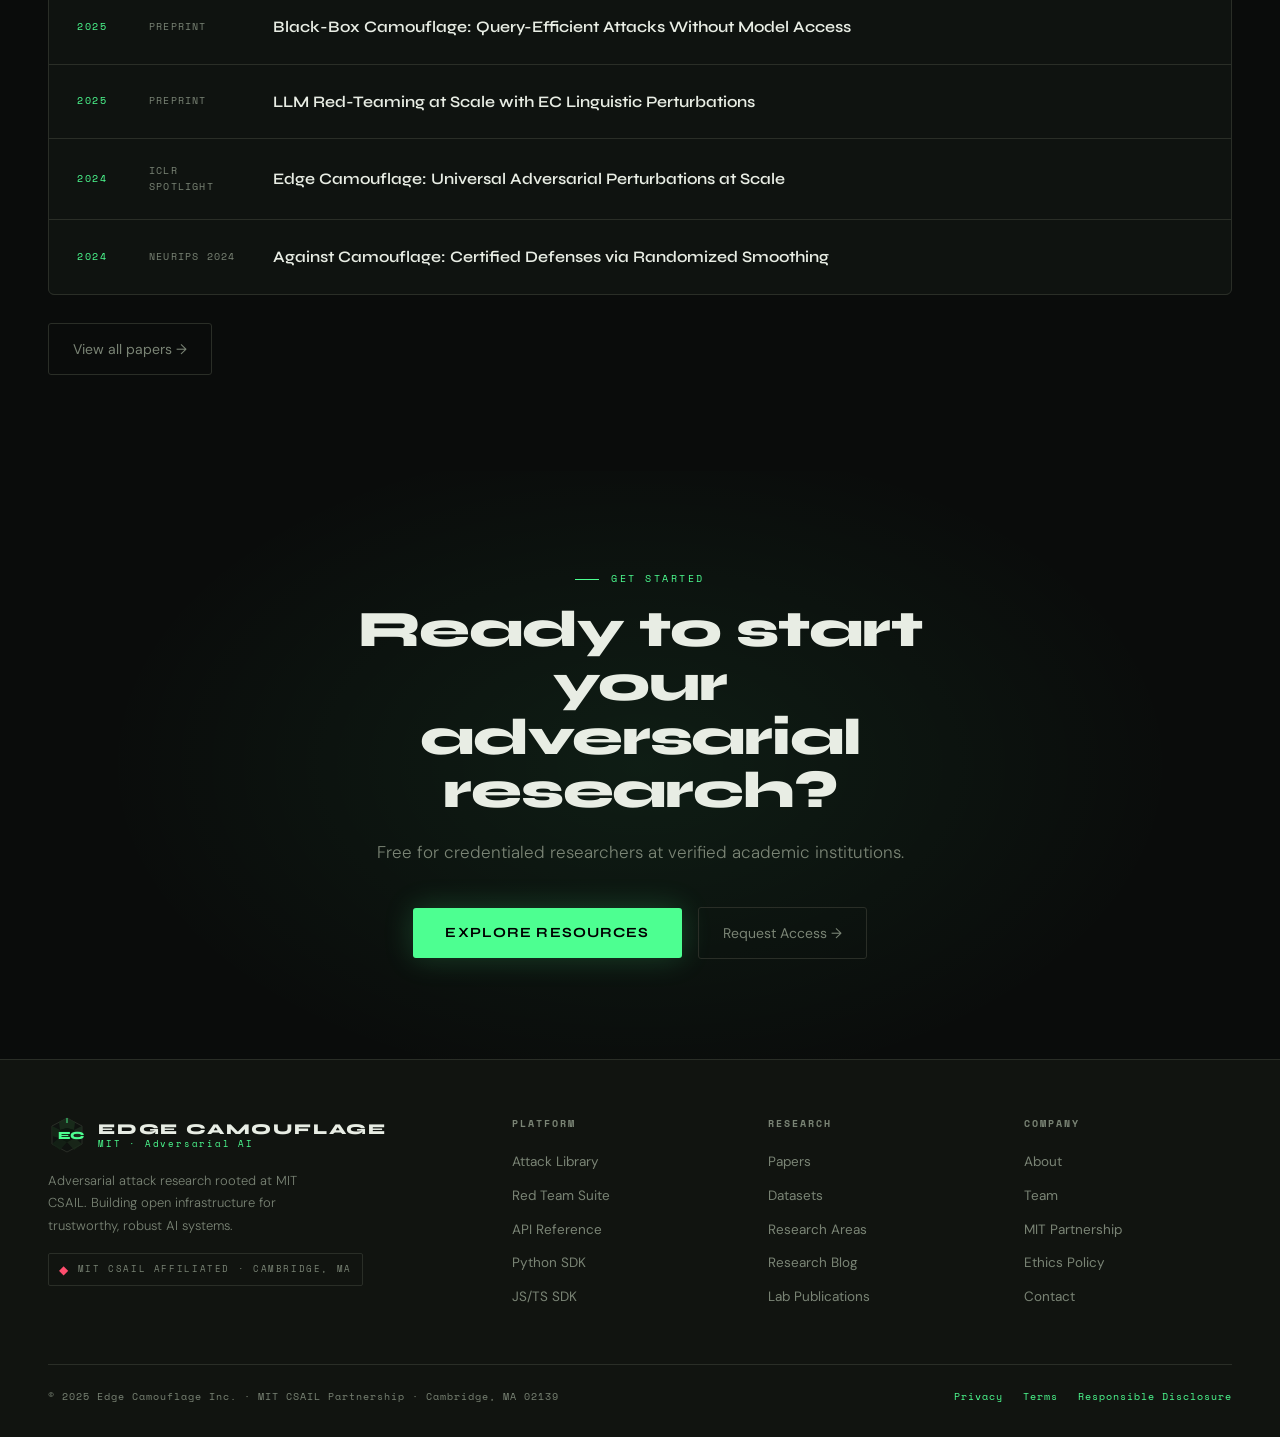
==== commit 0d32fa47: "first version" ====
--- a/index.html
+++ b/index.html
@@ -1,925 +1,355 @@
 <!DOCTYPE html>
 <html lang="en">
 <head>
-<meta charset="UTF-8">
-<meta name="viewport" content="width=device-width, initial-scale=1.0">
-<title>Edge Camouflage — Researcher Resources</title>
-<link rel="preconnect" href="https://fonts.googleapis.com">
-<link rel="preconnect" href="https://fonts.gstatic.com" crossorigin>
-<link href="https://fonts.googleapis.com/css2?family=Space+Mono:ital,wght@0,400;0,700;1,400&family=Syne:wght@400;600;700;800&family=DM+Sans:ital,opsz,wght@0,9..40,300;0,9..40,400;1,9..40,300&display=swap" rel="stylesheet">
-<style>
-  :root {
-    --bg: #0a0c0b;
-    --surface: #111410;
-    --surface2: #181b16;
-    --border: #2a2e27;
-    --accent: #4dff91;
-    --accent2: #b8ff6e;
-    --accent-dim: rgba(77,255,145,0.12);
-    --red: #ff4d6d;
-    --text: #e8ede4;
-    --muted: #7a8475;
-    --card-dark: #0f1310;
-  }
-
-  *, *::before, *::after { box-sizing: border-box; margin: 0; padding: 0; }
-  html { scroll-behavior: smooth; }
-  body {
-    background: var(--bg);
-    color: var(--text);
-    font-family: 'DM Sans', sans-serif;
-    font-size: 16px;
-    line-height: 1.6;
-    overflow-x: hidden;
-    cursor: none;
-  }
-
-  .cursor {
-    width: 10px; height: 10px;
-    background: var(--accent);
-    border-radius: 50%;
-    position: fixed; top: 0; left: 0;
-    pointer-events: none; z-index: 9999;
-    transform: translate(-50%, -50%);
-    transition: width 0.2s, height 0.2s;
-    mix-blend-mode: difference;
-  }
-  .cursor-ring {
-    width: 32px; height: 32px;
-    border: 1px solid var(--accent);
-    border-radius: 50%;
-    position: fixed; top: 0; left: 0;
-    pointer-events: none; z-index: 9998;
-    transform: translate(-50%, -50%);
-    opacity: 0.5;
-  }
-
-  /* NAV */
-  nav {
-    position: fixed; top: 0; left: 0; right: 0; z-index: 100;
-    display: flex; align-items: center; justify-content: space-between;
-    padding: 0 48px; height: 68px;
-    background: rgba(10,12,11,0.88);
-    backdrop-filter: blur(16px);
-    border-bottom: 1px solid var(--border);
-  }
-  .logo {
-    display: flex; align-items: center; gap: 12px;
-    text-decoration: none; flex-shrink: 0;
-  }
-  .logo-mark { width: 38px; height: 38px; flex-shrink: 0; }
-  .logo-mark svg { width: 100%; height: 100%; }
-  .logo-text { display: flex; flex-direction: column; line-height: 1; }
-  .logo-name {
-    font-family: 'Syne', sans-serif; font-weight: 800;
-    font-size: 15px; letter-spacing: 0.12em; text-transform: uppercase; color: var(--text);
-  }
-  .logo-sub {
-    font-family: 'Space Mono', monospace; font-size: 9px;
-    color: var(--accent); letter-spacing: 0.2em; margin-top: 2px;
-  }
-  .nav-links { display: flex; align-items: center; gap: 4px; list-style: none; }
-  .nav-links a {
-    font-size: 13.5px; color: var(--muted); text-decoration: none;
-    padding: 6px 14px; border-radius: 4px;
-    transition: color 0.2s, background 0.2s; letter-spacing: 0.02em;
-    display: flex; align-items: center; gap: 5px;
-  }
-  .nav-links a:hover { color: var(--text); background: var(--surface2); }
-  .nav-links a.dd::after { content: '▾'; font-size: 10px; color: var(--muted); }
-  .nav-cta {
-    font-family: 'Syne', sans-serif; font-weight: 700; font-size: 13px;
-    letter-spacing: 0.08em; text-transform: uppercase;
-    background: var(--accent); color: #000; padding: 10px 22px;
-    border-radius: 4px; text-decoration: none;
-    transition: background 0.2s, transform 0.15s; flex-shrink: 0;
-  }
-  .nav-cta:hover { background: var(--accent2); transform: translateY(-1px); }
-
-  /* HERO */
-  .hero {
-    min-height: 100vh; display: flex; align-items: center;
-    position: relative; overflow: hidden; padding: 120px 48px 80px;
-  }
-  .hero-bg { position: absolute; inset: 0; background: var(--bg); z-index: 0; }
-  .hero-bg::before {
-    content: ''; position: absolute; inset: 0;
-    background-image:
-      linear-gradient(rgba(77,255,145,0.03) 1px, transparent 1px),
-      linear-gradient(90deg, rgba(77,255,145,0.03) 1px, transparent 1px);
-    background-size: 48px 48px;
-  }
-  .hero-bg::after {
-    content: ''; position: absolute; inset: 0;
-    background:
-      radial-gradient(ellipse 60% 50% at 70% 40%, rgba(77,255,145,0.06) 0%, transparent 70%),
-      radial-gradient(ellipse 80% 40% at 20% 80%, rgba(0,0,0,0.6) 0%, transparent 80%);
-  }
-  .camo-shape {
-    position: absolute; border-radius: 50%;
-    filter: blur(60px); opacity: 0.08;
-    animation: drift 20s ease-in-out infinite;
-  }
-  .camo-shape:nth-child(1) { width: 500px; height: 400px; background: #4dff91; top: 10%; right: 5%; }
-  .camo-shape:nth-child(2) { width: 300px; height: 350px; background: #b8ff6e; top: 50%; right: 20%; animation-delay: -7s; }
-  .camo-shape:nth-child(3) { width: 250px; height: 200px; background: #4dff91; bottom: 10%; right: 35%; animation-delay: -14s; }
-  @keyframes drift {
-    0%,100%{transform:translate(0,0)scale(1)}
-    33%{transform:translate(-20px,30px)scale(1.05)}
-    66%{transform:translate(15px,-20px)scale(0.95)}
-  }
-  .hero-content { position: relative; z-index: 1; max-width: 680px; }
-  .hero-badge {
-    display: inline-flex; align-items: center; gap: 8px;
-    font-family: 'Space Mono', monospace; font-size: 11px;
-    letter-spacing: 0.15em; text-transform: uppercase;
-    color: var(--accent); background: var(--accent-dim);
-    border: 1px solid rgba(77,255,145,0.25);
-    padding: 6px 14px; border-radius: 2px; margin-bottom: 28px;
-    animation: fadeUp 0.6s ease both;
-  }
-  .hero-badge .dot { width:6px;height:6px;background:var(--accent);border-radius:50%;animation:pulse 2s infinite; }
-  @keyframes pulse{0%,100%{opacity:1;transform:scale(1)}50%{opacity:0.4;transform:scale(0.7)}}
-  .hero-title {
-    font-family: 'Syne', sans-serif; font-weight: 800;
-    font-size: clamp(42px,6vw,76px); line-height: 1.0;
-    letter-spacing: -0.02em; margin-bottom: 24px;
-    animation: fadeUp 0.6s 0.1s ease both;
-  }
-  .hero-title em { font-style: normal; color: var(--accent); }
-  .hero-desc {
-    font-size: 18px; color: var(--muted); line-height: 1.7;
-    max-width: 520px; margin-bottom: 40px; font-weight: 300;
-    animation: fadeUp 0.6s 0.2s ease both;
-  }
-  .hero-actions { display:flex;align-items:center;gap:16px; animation:fadeUp 0.6s 0.3s ease both; }
-  .btn-primary {
-    font-family: 'Syne', sans-serif; font-weight: 700; font-size: 14px;
-    letter-spacing: 0.08em; text-transform: uppercase;
-    background: var(--accent); color: #000; padding: 14px 32px;
-    border-radius: 3px; text-decoration: none;
-    transition: background 0.2s, transform 0.15s, box-shadow 0.2s;
-    box-shadow: 0 0 30px rgba(77,255,145,0.2);
-  }
-  .btn-primary:hover { background:var(--accent2);transform:translateY(-2px);box-shadow:0 0 50px rgba(77,255,145,0.35); }
-  .btn-ghost {
-    font-size: 14px; color: var(--muted); text-decoration: none;
-    padding: 14px 24px; border: 1px solid var(--border); border-radius: 3px;
-    transition: color 0.2s, border-color 0.2s;
-    display: flex; align-items: center; gap: 8px;
-  }
-  .btn-ghost:hover { color:var(--text);border-color:var(--accent); }
-  .hero-graphic {
-    position: absolute; right: -40px; top: 50%;
-    transform: translateY(-50%); z-index: 1; width: 520px;
-    opacity: 0.9; animation: fadeIn 1s 0.4s ease both;
-  }
-  @keyframes fadeUp{from{opacity:0;transform:translateY(20px)}to{opacity:1;transform:translateY(0)}}
-  @keyframes fadeIn{from{opacity:0}to{opacity:1}}
-
-  /* MIT STRIPE */
-  .mit-stripe {
-    background: var(--surface); border-top:1px solid var(--border); border-bottom:1px solid var(--border);
-    padding: 18px 48px; display:flex; align-items:center; gap:32px; overflow:hidden;
-  }
-  .mit-label { font-family:'Space Mono',monospace;font-size:10px;letter-spacing:0.2em;text-transform:uppercase;color:var(--muted);white-space:nowrap;flex-shrink:0; }
-  .mit-divider { width:1px;height:24px;background:var(--border);flex-shrink:0; }
-  .mit-tags { display:flex;gap:24px;align-items:center;overflow:hidden; }
-  .mit-tag { font-family:'Space Mono',monospace;font-size:11px;color:var(--muted);white-space:nowrap;display:flex;align-items:center;gap:8px; }
-  .mit-tag::before { content:'//';color:var(--accent); }
-
-  /* SECTIONS */
-  section { padding: 96px 48px; }
-  .section-label {
-    font-family:'Space Mono',monospace;font-size:10px;letter-spacing:0.25em;text-transform:uppercase;
-    color:var(--accent);margin-bottom:16px;display:flex;align-items:center;gap:12px;
-  }
-  .section-label::before { content:'';display:block;width:24px;height:1px;background:var(--accent); }
-  .section-title {
-    font-family:'Syne',sans-serif;font-weight:800;font-size:clamp(28px,4vw,48px);
-    line-height:1.1;letter-spacing:-0.02em;margin-bottom:16px;
-  }
-  .section-desc { font-size:17px;color:var(--muted);max-width:540px;font-weight:300;margin-bottom:56px; }
-
-  /* TABS */
-  .tabs-section { background: var(--surface); }
-  .tab-bar {
-    display:flex;gap:0;border-bottom:1px solid var(--border);
-    margin-bottom:48px;overflow-x:auto;
-  }
-  .tab-bar::-webkit-scrollbar { display:none; }
-  .tab-btn {
-    font-family:'DM Sans',sans-serif;font-size:14px;color:var(--muted);
-    padding:14px 24px;background:transparent;border:none;
-    border-bottom:2px solid transparent;cursor:none;
-    transition:color 0.2s,border-color 0.2s;white-space:nowrap;letter-spacing:0.02em;margin-bottom:-1px;
-  }
-  .tab-btn:hover { color:var(--text); }
-  .tab-btn.active { color:var(--accent);border-bottom-color:var(--accent);font-weight:500; }
-  .tab-panel { display:none; }
-  .tab-panel.active { display:block;animation:fadeUp 0.3s ease both; }
-
-  /* CARDS */
-  .cards-grid {
-    display:grid;grid-template-columns:repeat(auto-fill,minmax(300px,1fr));
-    gap:1px;background:var(--border);border:1px solid var(--border);border-radius:6px;overflow:hidden;
-  }
-  .card {
-    background:var(--card-dark);padding:32px;
-    transition:background 0.2s;position:relative;overflow:hidden;
-  }
-  .card:hover { background:var(--surface2); }
-  .card::before {
-    content:'';position:absolute;top:0;left:0;right:0;height:2px;
-    background:var(--accent);transform:scaleX(0);transform-origin:left;transition:transform 0.3s ease;
-  }
-  .card:hover::before { transform:scaleX(1); }
-  .card.featured { background:linear-gradient(135deg,#0d1610 0%,#111c14 100%); }
-  .card.featured::after {
-    content:'FEATURED';position:absolute;top:18px;right:18px;
-    font-family:'Space Mono',monospace;font-size:9px;letter-spacing:0.2em;
-    color:var(--accent);background:var(--accent-dim);border:1px solid rgba(77,255,145,0.3);
-    padding:3px 8px;border-radius:2px;
-  }
-  .card-icon { width:44px;height:44px;background:var(--surface2);border:1px solid var(--border);border-radius:6px;display:flex;align-items:center;justify-content:center;margin-bottom:20px;font-size:20px; }
-  .card-tag { font-family:'Space Mono',monospace;font-size:9px;letter-spacing:0.18em;text-transform:uppercase;color:var(--muted);margin-bottom:10px; }
-  .card-title { font-family:'Syne',sans-serif;font-weight:700;font-size:19px;margin-bottom:10px;line-height:1.25; }
-  .card-desc { font-size:14px;color:var(--muted);line-height:1.65;font-weight:300;margin-bottom:20px; }
-  .card-link {
-    font-family:'Space Mono',monospace;font-size:11px;color:var(--accent);
-    text-decoration:none;letter-spacing:0.08em;display:inline-flex;align-items:center;gap:6px;transition:gap 0.2s;
-  }
-  .card-link:hover { gap:10px; }
-  .card-link::after { content:'→'; }
-
-  /* RESEARCH */
-  .research-section { background:var(--bg); }
-  .research-grid { display:grid;grid-template-columns:1fr 1fr;gap:24px; }
-  .research-item {
-    background:var(--surface);border:1px solid var(--border);border-radius:4px;
-    padding:28px 32px;display:flex;align-items:flex-start;gap:20px;
-    transition:border-color 0.2s,transform 0.2s;
-  }
-  .research-item:hover { border-color:var(--accent);transform:translateX(4px); }
-  .research-num { font-family:'Space Mono',monospace;font-size:28px;font-weight:700;color:var(--border);line-height:1;flex-shrink:0;width:48px;transition:color 0.2s; }
-  .research-item:hover .research-num { color:var(--accent-dim); }
-  .research-title { font-family:'Syne',sans-serif;font-weight:700;font-size:17px;margin-bottom:6px; }
-  .research-desc { font-size:13.5px;color:var(--muted);line-height:1.6;font-weight:300; }
-
-  /* STATS */
-  .stats-strip {
-    border-top:1px solid var(--border);border-bottom:1px solid var(--border);
-    padding:0;display:grid;grid-template-columns:repeat(4,1fr);
-    gap:1px;background-color:var(--border);
-  }
-  .stat-item { background:var(--surface);padding:52px 32px;text-align:center; }
-  .stat-num { font-family:'Syne',sans-serif;font-weight:800;font-size:48px;line-height:1;color:var(--accent);margin-bottom:8px; }
-  .stat-label { font-family:'Space Mono',monospace;font-size:10px;letter-spacing:0.2em;text-transform:uppercase;color:var(--muted); }
-
-  /* COMMUNITY */
-  .community-section { background:var(--surface2); }
-  .community-cards { display:grid;grid-template-columns:repeat(3,1fr);gap:20px; }
-  .community-card { background:var(--surface);border:1px solid var(--border);border-radius:4px;padding:36px 28px;transition:border-color 0.2s; }
-  .community-card:hover { border-color:var(--accent); }
-  .community-icon { font-size:28px;margin-bottom:16px;display:block; }
-  .community-title { font-family:'Syne',sans-serif;font-weight:700;font-size:20px;margin-bottom:10px; }
-  .community-desc { font-size:14px;color:var(--muted);line-height:1.65;font-weight:300;margin-bottom:20px; }
-  .community-link {
-    font-size:13px;color:var(--accent);text-decoration:none;
-    border:1px solid rgba(77,255,145,0.3);padding:8px 18px;border-radius:3px;display:inline-block;transition:background 0.2s;
-  }
-  .community-link:hover { background:var(--accent-dim); }
-
-  /* CTA */
-  .cta-banner { background:var(--bg);padding:100px 48px;text-align:center;position:relative;overflow:hidden; }
-  .cta-banner::before { content:'';position:absolute;inset:0;background:radial-gradient(ellipse 60% 80% at 50% 50%,rgba(77,255,145,0.07) 0%,transparent 70%); }
-  .cta-banner .section-label { justify-content:center; }
-  .cta-banner .section-title { max-width:600px;margin:0 auto 20px; }
-  .cta-banner .section-desc { margin:0 auto 40px;text-align:center; }
-  .cta-actions { display:flex;align-items:center;justify-content:center;gap:16px; }
-
-  /* FOOTER */
-  footer { background:var(--surface);border-top:1px solid var(--border);padding:48px 48px 32px; }
-  .footer-grid { display:grid;grid-template-columns:2fr 1fr 1fr 1fr;gap:48px;margin-bottom:48px; }
-  .footer-brand .logo { margin-bottom:16px;display:inline-flex; }
-  .footer-brand p { font-size:13px;color:var(--muted);line-height:1.7;font-weight:300;max-width:260px; }
-  .footer-col h4 { font-family:'Space Mono',monospace;font-size:10px;letter-spacing:0.2em;text-transform:uppercase;color:var(--muted);margin-bottom:16px; }
-  .footer-col ul { list-style:none; }
-  .footer-col ul li { margin-bottom:8px; }
-  .footer-col ul a { font-size:13.5px;color:var(--muted);text-decoration:none;transition:color 0.2s; }
-  .footer-col ul a:hover { color:var(--text); }
-  .footer-bottom {
-    display:flex;justify-content:space-between;align-items:center;
-    padding-top:24px;border-top:1px solid var(--border);
-    font-family:'Space Mono',monospace;font-size:10px;letter-spacing:0.1em;color:var(--muted);
-  }
-  .footer-bottom a { color:var(--accent);text-decoration:none; }
-  .mit-badge {
-    display:inline-flex;align-items:center;gap:8px;
-    font-family:'Space Mono',monospace;font-size:9px;letter-spacing:0.18em;text-transform:uppercase;
-    color:var(--muted);border:1px solid var(--border);padding:6px 10px;border-radius:2px;margin-top:16px;
-  }
-  .mit-badge span { color:var(--red);font-size:14px; }
-
-  ::-webkit-scrollbar{width:6px}
-  ::-webkit-scrollbar-track{background:var(--bg)}
-  ::-webkit-scrollbar-thumb{background:var(--border);border-radius:3px}
-  ::-webkit-scrollbar-thumb:hover{background:var(--muted)}
-</style>
+  <meta charset="UTF-8">
+  <meta name="viewport" content="width=device-width, initial-scale=1.0">
+  <title>Edge Camouflage — Adversarial AI Research</title>
+  <link rel="stylesheet" href="css/main.css">
+  <style>
+    /* ── Landing-only styles ── */
+    .hero {
+      min-height: 100vh;
+      display: flex; align-items: center;
+      position: relative; overflow: hidden;
+      padding: calc(var(--nav-height) + 60px) 48px 80px;
+    }
+    .hero-bg { position: absolute; inset: 0; z-index: 0; }
+    .hero-bg::before {
+      content: ''; position: absolute; inset: 0;
+      background-image:
+        linear-gradient(rgba(77,255,145,0.03) 1px, transparent 1px),
+        linear-gradient(90deg, rgba(77,255,145,0.03) 1px, transparent 1px);
+      background-size: 48px 48px;
+    }
+    .hero-bg::after {
+      content: ''; position: absolute; inset: 0;
+      background:
+        radial-gradient(ellipse 60% 50% at 70% 45%, rgba(77,255,145,0.07) 0%, transparent 70%),
+        radial-gradient(ellipse 80% 40% at 15% 85%, rgba(0,0,0,0.5) 0%, transparent 80%);
+    }
+    .camo-blob {
+      position: absolute; border-radius: 50%;
+      filter: blur(70px); opacity: 0.07;
+      animation: drift 22s ease-in-out infinite;
+    }
+    .camo-blob:nth-child(1){ width:520px;height:420px;background:#4dff91;top:8%;right:4%; }
+    .camo-blob:nth-child(2){ width:320px;height:360px;background:#b8ff6e;top:52%;right:18%;animation-delay:-8s; }
+    .camo-blob:nth-child(3){ width:260px;height:210px;background:#4dff91;bottom:8%;right:38%;animation-delay:-15s; }
+
+    .hero-content { position: relative; z-index: 1; max-width: 680px; }
+    .hero-badge {
+      display: inline-flex; align-items: center; gap: 8px;
+      font-family: var(--font-mono); font-size: 11px; letter-spacing: 0.15em; text-transform: uppercase;
+      color: var(--accent); background: var(--accent-dim); border: 1px solid rgba(77,255,145,0.25);
+      padding: 6px 14px; border-radius: 2px; margin-bottom: 28px;
+      animation: fadeUp 0.6s ease both;
+    }
+    .hero-badge .dot { width:6px;height:6px;background:var(--accent);border-radius:50%;animation:pulse 2s infinite; }
+    .hero-title {
+      font-family: var(--font-display); font-weight: 800;
+      font-size: clamp(44px, 6.5vw, 84px); line-height: 0.97; letter-spacing: -0.03em;
+      margin-bottom: 28px; animation: fadeUp 0.6s 0.1s ease both;
+    }
+    .hero-title em { font-style: normal; color: var(--accent); }
+    .hero-desc {
+      font-size: 19px; color: var(--muted); line-height: 1.7; font-weight: 300;
+      max-width: 520px; margin-bottom: 44px; animation: fadeUp 0.6s 0.2s ease both;
+    }
+    .hero-actions { display:flex;align-items:center;gap:16px; animation: fadeUp 0.6s 0.3s ease both; }
+
+    /* isometric graphic */
+    .hero-graphic {
+      position: absolute; right: -20px; top: 50%; transform: translateY(-48%);
+      z-index: 1; width: 540px; opacity: 0.9;
+      animation: fadeIn 1.1s 0.5s ease both;
+    }
+
+    /* Feature pills below hero */
+    .feature-pills {
+      padding: 36px 48px;
+      background: var(--surface);
+      border-top: 1px solid var(--border); border-bottom: 1px solid var(--border);
+      display: flex; align-items: center; gap: 12px; flex-wrap: wrap;
+    }
+    .feature-pill-label {
+      font-family: var(--font-mono); font-size: 10px; letter-spacing: 0.18em;
+      text-transform: uppercase; color: var(--muted); margin-right: 8px; flex-shrink: 0;
+    }
+    .feature-pill {
+      font-family: var(--font-mono); font-size: 11px; letter-spacing: 0.1em;
+      color: var(--muted); background: var(--surface2); border: 1px solid var(--border);
+      padding: 6px 14px; border-radius: 20px; white-space: nowrap;
+      transition: color 0.2s, border-color 0.2s;
+    }
+    .feature-pill:hover { color: var(--accent); border-color: var(--accent); }
+
+    /* Landing overview grid */
+    .overview-grid {
+      display: grid; grid-template-columns: repeat(3, 1fr); gap: 1px;
+      background: var(--border); border: 1px solid var(--border); border-radius: 6px; overflow: hidden;
+    }
+    .overview-card {
+      background: var(--card-dark); padding: 40px 32px;
+      transition: background 0.2s; position: relative; text-decoration: none; display: block; color: inherit;
+    }
+    .overview-card:hover { background: var(--surface2); }
+    .overview-card::before {
+      content: ''; position: absolute; top: 0; left: 0; right: 0; height: 2px;
+      background: var(--accent); transform: scaleX(0); transform-origin: left; transition: transform 0.3s;
+    }
+    .overview-card:hover::before { transform: scaleX(1); }
+    .overview-card-icon { font-size: 32px; margin-bottom: 20px; }
+    .overview-card-title {
+      font-family: var(--font-display); font-weight: 700; font-size: 22px;
+      margin-bottom: 10px; display: flex; align-items: center; gap: 8px;
+    }
+    .overview-card-title span { font-size: 16px; color: var(--accent); transition: margin 0.2s; }
+    .overview-card:hover .overview-card-title span { margin-left: 4px; }
+    .overview-card-desc { font-size: 14px; color: var(--muted); line-height: 1.65; font-weight: 300; }
+
+    /* Highlights two-col */
+    .highlights-grid { display: grid; grid-template-columns: 1fr 1fr; gap: 40px; align-items: start; }
+    .highlight-copy .section-desc { margin-bottom: 28px; }
+    .highlight-list { list-style: none; display: flex; flex-direction: column; gap: 14px; }
+    .highlight-list li {
+      display: flex; align-items: flex-start; gap: 14px;
+      font-size: 15px; color: var(--muted); line-height: 1.55;
+    }
+    .highlight-list li::before {
+      content: '//'; font-family: var(--font-mono); font-size: 10px;
+      color: var(--accent); flex-shrink: 0; margin-top: 3px;
+    }
+    .highlight-img-wrap {
+      border: 1px solid var(--border); border-radius: 6px; overflow: hidden;
+      background: var(--card-dark);
+    }
+    .highlight-img-wrap img { width: 100%; aspect-ratio: 16/9; object-fit: cover; }
+
+    /* Latest papers strip */
+    .papers-list { display: flex; flex-direction: column; gap: 1px; background: var(--border); border: 1px solid var(--border); border-radius: 6px; overflow: hidden; }
+    .paper-row {
+      background: var(--card-dark); padding: 24px 28px;
+      display: flex; align-items: center; gap: 24px;
+      transition: background 0.2s; text-decoration: none; color: inherit;
+    }
+    .paper-row:hover { background: var(--surface2); }
+    .paper-year {
+      font-family: var(--font-mono); font-size: 10px; letter-spacing: 0.15em;
+      color: var(--accent); flex-shrink: 0; width: 48px;
+    }
+    .paper-venue {
+      font-family: var(--font-mono); font-size: 10px; letter-spacing: 0.12em; text-transform: uppercase;
+      color: var(--muted); flex-shrink: 0; width: 100px;
+    }
+    .paper-title { font-family: var(--font-display); font-weight: 600; font-size: 16px; flex: 1; }
+    .paper-arrow { font-size: 16px; color: var(--accent); opacity: 0; transition: opacity 0.2s, transform 0.2s; }
+    .paper-row:hover .paper-arrow { opacity: 1; transform: translateX(4px); }
+  </style>
 </head>
 <body>
 
-<div class="cursor" id="cursor"></div>
-<div class="cursor-ring" id="cursorRing"></div>
-
-<nav>
-  <a href="#" class="logo">
-    <div class="logo-mark">
-      <svg viewBox="0 0 38 38" fill="none" xmlns="http://www.w3.org/2000/svg">
-        <polygon points="19,2 34,10 34,28 19,36 4,28 4,10" fill="#0f1310" stroke="#2a2e27" stroke-width="1"/>
-        <polygon points="19,2 27,6 26,14 19,12 12,14 11,6" fill="#1a2e1c" opacity="0.9"/>
-        <polygon points="4,10 12,14 11,22 4,20" fill="#162818" opacity="0.9"/>
-        <polygon points="34,10 26,14 27,22 34,20" fill="#1e3020" opacity="0.8"/>
-        <polygon points="4,28 11,22 19,26 12,34" fill="#142216" opacity="0.9"/>
-        <polygon points="34,28 27,22 19,26 26,34" fill="#1a2a1a" opacity="0.8"/>
-        <polygon points="19,26 11,22 12,14 19,12 26,14 27,22" fill="#0d1a0f" opacity="0.9"/>
-        <text x="10" y="23" font-family="Syne, sans-serif" font-weight="800" font-size="11" fill="#4dff91" letter-spacing="-1">EC</text>
-        <line x1="19" y1="2" x2="19" y2="7" stroke="#4dff91" stroke-width="1.5" opacity="0.6"/>
-      </svg>
-    </div>
-    <div class="logo-text">
-      <span class="logo-name">Edge Camouflage</span>
-      <span class="logo-sub">MIT · Adversarial AI</span>
-    </div>
-  </a>
-  <ul class="nav-links">
-    <li><a href="#" class="dd">Research</a></li>
-    <li><a href="#resources">Resources</a></li>
-    <li><a href="#" class="dd">Use Cases</a></li>
-    <li><a href="#community">Community</a></li>
-    <li><a href="#" class="dd">About</a></li>
-  </ul>
-  <a href="#" class="nav-cta">Request Access</a>
-</nav>
+<div id="nav-mount"></div>
 
 <!-- HERO -->
 <section class="hero">
   <div class="hero-bg">
-    <div class="camo-shape"></div>
-    <div class="camo-shape"></div>
-    <div class="camo-shape"></div>
+    <div class="camo-blob"></div>
+    <div class="camo-blob"></div>
+    <div class="camo-blob"></div>
   </div>
   <div class="hero-content">
-    <div class="hero-badge"><span class="dot"></span>Researcher Resources — Open Access</div>
-    <h1 class="hero-title">Edge Camouflage<br><em>Researcher</em><br>Hub</h1>
-    <p class="hero-desc">Everything you need to build, test, and deploy adversarial attack research — from theoretical foundations to production-grade red-teaming tools. Rooted at MIT. Open to the world.</p>
+    <div class="hero-badge"><span class="dot"></span>MIT CSAIL — Adversarial AI Lab</div>
+    <h1 class="hero-title">
+      Make AI<br>
+      <em>Impossible</em><br>
+      to Fool
+    </h1>
+    <p class="hero-desc">
+      Edge Camouflage is MIT's premier adversarial attack research group — building the tools, datasets, and frameworks that define the frontier of AI robustness.
+    </p>
     <div class="hero-actions">
-      <a href="#resources" class="btn-primary">View Resources</a>
-      <a href="#" class="btn-ghost">Read the Paper →</a>
+      <a href="pages/resources.html" class="btn-primary">Explore Resources</a>
+      <a href="pages/research.html" class="btn-ghost">Read Our Research →</a>
     </div>
   </div>
+
+  <!-- Isometric SVG -->
   <div class="hero-graphic">
     <svg viewBox="0 0 520 420" fill="none" xmlns="http://www.w3.org/2000/svg">
       <g transform="translate(60,240)">
         <polygon points="200,0 400,80 400,120 200,200 0,120 0,80" fill="#0a1a0d" stroke="#2a2e27" stroke-width="1"/>
         <polygon points="200,0 400,80 200,160 0,80" fill="#0f2012" stroke="#2a2e27" stroke-width="0.5"/>
-        <polygon points="0,80 0,120 200,200 200,160" fill="#0a1508" stroke="#2a2e27" stroke-width="0.5"/>
-        <polygon points="400,80 400,120 200,200 200,160" fill="#0d1c0f" stroke="#2a2e27" stroke-width="0.5"/>
+        <polygon points="0,80 0,120 200,200 200,160" fill="#0a1508"/>
+        <polygon points="400,80 400,120 200,200 200,160" fill="#0d1c0f"/>
         <polygon points="200,0 280,32 260,80 180,60 120,40 150,10" fill="#142614" opacity="0.5"/>
-        <text x="170" y="100" fill="#4dff91" font-family="Space Mono" font-size="16" opacity="0.9">APIs</text>
+        <text x="165" y="102" fill="#4dff91" font-family="Space Mono" font-size="15" opacity="0.85">APIs</text>
       </g>
       <g transform="translate(60,150)">
         <polygon points="200,0 400,80 400,120 200,200 0,120 0,80" fill="#0c1e10" stroke="#3a4035" stroke-width="1"/>
-        <polygon points="200,0 400,80 200,160 0,80" fill="#122416" stroke="#3a4035" stroke-width="0.5"/>
-        <polygon points="0,80 0,120 200,200 200,160" fill="#0e1a0c" stroke="#3a4035" stroke-width="0.5"/>
-        <polygon points="400,80 400,120 200,200 200,160" fill="#112010" stroke="#3a4035" stroke-width="0.5"/>
-        <polygon points="200,0 300,40 280,100 200,80 100,60" fill="#1c3018" opacity="0.5"/>
-        <text x="165" y="100" fill="#4dff91" font-family="Space Mono" font-size="16" opacity="0.9">SDKs</text>
+        <polygon points="200,0 400,80 200,160 0,80" fill="#122416"/>
+        <polygon points="0,80 0,120 200,200 200,160" fill="#0e1a0c"/>
+        <polygon points="400,80 400,120 200,200 200,160" fill="#112010"/>
+        <polygon points="200,0 300,40 280,100 200,80 100,60" fill="#1c3018" opacity="0.45"/>
+        <text x="155" y="102" fill="#4dff91" font-family="Space Mono" font-size="15" opacity="0.85">SDKs</text>
       </g>
       <g transform="translate(60,50)">
-        <polygon points="200,0 400,80 400,120 200,200 0,120 0,80" fill="#142616" stroke="#4dff9150" stroke-width="1.5"/>
-        <polygon points="200,0 400,80 200,160 0,80" fill="#1a2e1c" stroke="#4dff9140" stroke-width="0.5"/>
-        <polygon points="0,80 0,120 200,200 200,160" fill="#142014" stroke="#4dff9130" stroke-width="0.5"/>
-        <polygon points="400,80 400,120 200,200 200,160" fill="#182818" stroke="#4dff9130" stroke-width="0.5"/>
-        <line x1="80" y1="60" x2="320" y2="140" stroke="#4dff91" stroke-width="0.5" opacity="0.3"/>
-        <text x="90" y="100" fill="#4dff91" font-family="Space Mono" font-size="15" opacity="1">ATTACK MODELS</text>
+        <polygon points="200,0 400,80 400,120 200,200 0,120 0,80" fill="#142616" stroke="#4dff9155" stroke-width="1.5"/>
+        <polygon points="200,0 400,80 200,160 0,80" fill="#1a2e1c" stroke="#4dff9140"/>
+        <polygon points="0,80 0,120 200,200 200,160" fill="#142014"/>
+        <polygon points="400,80 400,120 200,200 200,160" fill="#182818"/>
+        <line x1="60" y1="70" x2="340" y2="138" stroke="#4dff91" stroke-width="0.5" opacity="0.25"/>
+        <text x="82" y="102" fill="#4dff91" font-family="Space Mono" font-size="14" opacity="1">ATTACK MODELS</text>
         <circle cx="180" cy="60" r="3" fill="#4dff91" opacity="0.6"/>
-        <circle cx="220" cy="70" r="2" fill="#4dff91" opacity="0.4"/>
-        <circle cx="260" cy="55" r="3" fill="#b8ff6e" opacity="0.5"/>
-        <circle cx="300" cy="80" r="2" fill="#4dff91" opacity="0.3"/>
+        <circle cx="220" cy="72" r="2" fill="#4dff91" opacity="0.4"/>
+        <circle cx="270" cy="56" r="3" fill="#b8ff6e" opacity="0.5"/>
+        <circle cx="310" cy="82" r="2" fill="#4dff91" opacity="0.35"/>
       </g>
-      <line x1="60" y1="170" x2="60" y2="230" stroke="#4dff91" stroke-width="1" opacity="0.3" stroke-dasharray="4,4"/>
-      <line x1="460" y1="170" x2="460" y2="230" stroke="#4dff91" stroke-width="1" opacity="0.3" stroke-dasharray="4,4"/>
-      <line x1="60" y1="270" x2="60" y2="320" stroke="#4dff91" stroke-width="1" opacity="0.2" stroke-dasharray="4,4"/>
-      <line x1="460" y1="270" x2="460" y2="320" stroke="#4dff91" stroke-width="1" opacity="0.2" stroke-dasharray="4,4"/>
+      <line x1="60" y1="170" x2="60" y2="232" stroke="#4dff91" stroke-width="1" opacity="0.3" stroke-dasharray="4,4"/>
+      <line x1="460" y1="170" x2="460" y2="232" stroke="#4dff91" stroke-width="1" opacity="0.3" stroke-dasharray="4,4"/>
+      <line x1="60" y1="272" x2="60" y2="322" stroke="#4dff91" stroke-width="1" opacity="0.2" stroke-dasharray="4,4"/>
+      <line x1="460" y1="272" x2="460" y2="322" stroke="#4dff91" stroke-width="1" opacity="0.2" stroke-dasharray="4,4"/>
     </svg>
   </div>
 </section>
 
-<div class="mit-stripe">
-  <span class="mit-label">Rooted at MIT</span>
-  <div class="mit-divider"></div>
-  <div class="mit-tags">
-    <span class="mit-tag">CSAIL Affiliated</span>
-    <span class="mit-tag">DARPA Collaboration</span>
-    <span class="mit-tag">Peer-Reviewed Research</span>
-    <span class="mit-tag">Open Source Tooling</span>
-    <span class="mit-tag">Red Team Certified</span>
-  </div>
+<!-- FEATURE PILLS -->
+<div class="feature-pills">
+  <span class="feature-pill-label">Built for</span>
+  <span class="feature-pill">Vision Models</span>
+  <span class="feature-pill">LLMs</span>
+  <span class="feature-pill">Autonomous Systems</span>
+  <span class="feature-pill">Medical AI</span>
+  <span class="feature-pill">Physical World</span>
+  <span class="feature-pill">Black-Box Settings</span>
+  <span class="feature-pill">Multi-Modal</span>
 </div>
 
-<!-- TABS SECTION -->
-<section class="tabs-section" id="resources">
-  <div class="section-label">Resources</div>
-  <h2 class="section-title">Ready to start<br>researching adversarial AI?</h2>
-  <p class="section-desc">From foundational papers to deployment-ready attack libraries — everything indexed and open to credentialed researchers.</p>
-
-  <div class="tab-bar">
-    <button class="tab-btn active" data-tab="quickstart">Quickstart</button>
-    <button class="tab-btn" data-tab="papers">Papers &amp; Preprints</button>
-    <button class="tab-btn" data-tab="toolkits">Attack Toolkits</button>
-    <button class="tab-btn" data-tab="datasets">Datasets</button>
-    <button class="tab-btn" data-tab="certification">Certification</button>
-    <button class="tab-btn" data-tab="api">API Reference</button>
-  </div>
-
-  <div class="tab-panel active" id="tab-quickstart">
-    <div class="cards-grid">
-      <div class="card featured">
-        <div class="card-icon">⚡</div>
-        <div class="card-tag">Quickstart</div>
-        <div class="card-title">5-Minute Attack Setup</div>
-        <div class="card-desc">Deploy your first adversarial perturbation against a production image classifier in under five minutes. LocalNet to cloud in one command.</div>
-        <a href="#" class="card-link">Get started</a>
-      </div>
-      <div class="card">
-        <div class="card-icon">🧩</div>
-        <div class="card-tag">Guided</div>
-        <div class="card-title">Research Quests</div>
-        <div class="card-desc">Step-by-step quests covering EC architecture, perturbation theory, and black-box attack construction through the EC Core Academy.</div>
-        <a href="#" class="card-link">Start learning</a>
-      </div>
-      <div class="card">
-        <div class="card-icon">🎓</div>
-        <div class="card-tag">Certification</div>
-        <div class="card-title">EC Adversarial Certification</div>
-        <div class="card-desc">Enroll in our online training and certification program, co-developed with MIT CSAIL, to certify as an adversarial AI practitioner.</div>
-        <a href="#" class="card-link">Enroll now</a>
-      </div>
-      <div class="card">
-        <div class="card-icon">📖</div>
-        <div class="card-tag">Documentation</div>
-        <div class="card-title">Full Documentation</div>
-        <div class="card-desc">Comprehensive technical docs covering every module: perturbation generation, evasion strategies, transferability analysis, and defenses.</div>
-        <a href="#" class="card-link">Read docs</a>
-      </div>
-      <div class="card">
-        <div class="card-icon">🔬</div>
-        <div class="card-tag">Sandbox</div>
-        <div class="card-title">Interactive Lab</div>
-        <div class="card-desc">Run live adversarial experiments in the browser against hosted models. No setup required — results in real time.</div>
-        <a href="#" class="card-link">Open lab</a>
-      </div>
-      <div class="card">
-        <div class="card-icon">🛠️</div>
-        <div class="card-tag">SDK</div>
-        <div class="card-title">Python &amp; JS SDKs</div>
-        <div class="card-desc">First-class SDKs for Python (PyTorch, JAX) and JavaScript/TypeScript. Install in seconds and start generating adversarial examples.</div>
-        <a href="#" class="card-link">View SDK</a>
-      </div>
-    </div>
-  </div>
-
-  <div class="tab-panel" id="tab-papers">
-    <div class="cards-grid">
-      <div class="card featured">
-        <div class="card-icon">📄</div>
-        <div class="card-tag">Flagship Paper · 2024</div>
-        <div class="card-title">Edge Camouflage: Universal Adversarial Perturbations at Scale</div>
-        <div class="card-desc">Our seminal paper introducing the EC framework for geometry-aware adversarial patches across vision models. ICLR 2024 Spotlight.</div>
-        <a href="#" class="card-link">Read paper</a>
-      </div>
-      <div class="card">
-        <div class="card-icon">🧪</div>
-        <div class="card-tag">Preprint · 2025</div>
-        <div class="card-title">Black-Box Camouflage: Query-Efficient Attacks Without Model Access</div>
-        <div class="card-desc">Extending EC to strict black-box settings using score-only queries and surrogate gradient estimation.</div>
-        <a href="#" class="card-link">Read preprint</a>
-      </div>
-      <div class="card">
-        <div class="card-icon">🛡️</div>
-        <div class="card-tag">Defense · 2024</div>
-        <div class="card-title">Against Camouflage: Certified Defenses via Randomized Smoothing</div>
-        <div class="card-desc">Counter-research on robustness certification against the EC family of attacks. Published at NeurIPS 2024.</div>
-        <a href="#" class="card-link">Read paper</a>
-      </div>
-      <div class="card">
-        <div class="card-icon">🌐</div>
-        <div class="card-tag">Survey · 2025</div>
-        <div class="card-title">Adversarial ML Landscape: State of the Field 2025</div>
-        <div class="card-desc">Annual survey cataloging 400+ papers across attacks, defenses, and evaluation methodologies.</div>
-        <a href="#" class="card-link">Read survey</a>
-      </div>
-      <div class="card">
-        <div class="card-icon">🔗</div>
-        <div class="card-tag">Applied · 2024</div>
-        <div class="card-title">Physical-World Attacks on Autonomous Driving Stacks</div>
-        <div class="card-desc">Empirical study of EC patches printed on physical objects to fool LiDAR-camera fusion models in AV pipelines.</div>
-        <a href="#" class="card-link">Read paper</a>
-      </div>
-      <div class="card">
-        <div class="card-icon">📚</div>
-        <div class="card-tag">Preprint · 2025</div>
-        <div class="card-title">LLM Red-Teaming with EC Linguistic Perturbations</div>
-        <div class="card-desc">Extending adversarial perturbation theory to large language models through semantic-preserving token substitution attacks.</div>
-        <a href="#" class="card-link">Read preprint</a>
-      </div>
-    </div>
-  </div>
-
-  <div class="tab-panel" id="tab-toolkits">
-    <div class="cards-grid">
-      <div class="card featured">
-        <div class="card-icon">🗡️</div>
-        <div class="card-tag">Core Tool</div>
-        <div class="card-title">EC-Attack Library</div>
-        <div class="card-desc">The flagship open-source library for generating, evaluating, and deploying adversarial examples across 50+ vision and language model architectures.</div>
-        <a href="#" class="card-link">View on GitHub</a>
-      </div>
-      <div class="card">
-        <div class="card-icon">🎯</div>
-        <div class="card-tag">Red Teaming</div>
-        <div class="card-title">EC Red Team Suite</div>
-        <div class="card-desc">End-to-end red-teaming toolkit for AI systems. Covers jailbreak generation, adversarial prompt injection, and robustness benchmarking.</div>
-        <a href="#" class="card-link">Explore suite</a>
-      </div>
-      <div class="card">
-        <div class="card-icon">🩺</div>
-        <div class="card-tag">Evaluation</div>
-        <div class="card-title">RobustBench Integration</div>
-        <div class="card-desc">Native integration with RobustBench for standardized evaluation. Compare your model against 500+ certified defenses.</div>
-        <a href="#" class="card-link">Run benchmarks</a>
-      </div>
-      <div class="card">
-        <div class="card-icon">🖼️</div>
-        <div class="card-tag">Vision</div>
-        <div class="card-title">PatchCraft</div>
-        <div class="card-desc">Generate physically-realizable adversarial patches with texture and geometry constraints. Export to SVG, PDF, or print-ready formats.</div>
-        <a href="#" class="card-link">Try PatchCraft</a>
-      </div>
-      <div class="card">
-        <div class="card-icon">🔍</div>
-        <div class="card-tag">Analysis</div>
-        <div class="card-title">TransferScope</div>
-        <div class="card-desc">Measure cross-model transferability of adversarial examples across architecture families, training regimes, and data distributions.</div>
-        <a href="#" class="card-link">Analyze transfer</a>
-      </div>
-      <div class="card">
-        <div class="card-icon">⚙️</div>
-        <div class="card-tag">Automation</div>
-        <div class="card-title">EC-CLI</div>
-        <div class="card-desc">Command-line interface for scripting adversarial workflows, batch attack generation, and CI/CD integration for AI safety pipelines.</div>
-        <a href="#" class="card-link">Install CLI</a>
-      </div>
-    </div>
-  </div>
-
-  <div class="tab-panel" id="tab-datasets">
-    <div class="cards-grid">
-      <div class="card featured">
-        <div class="card-icon">🗃️</div>
-        <div class="card-tag">Flagship Dataset</div>
-        <div class="card-title">AdvImageNet-EC</div>
-        <div class="card-desc">1.2M adversarial images across 1000 ImageNet classes. Includes perturbation budgets, attack types, and transferability scores.</div>
-        <a href="#" class="card-link">Access dataset</a>
-      </div>
-      <div class="card">
-        <div class="card-icon">🗣️</div>
-        <div class="card-tag">NLP</div>
-        <div class="card-title">AdversarialGLUE-EC</div>
-        <div class="card-desc">Adversarial NLP evaluation suite extending GLUE with EC linguistic perturbations across 8 tasks and 12 transformer models.</div>
-        <a href="#" class="card-link">Download</a>
-      </div>
-      <div class="card">
-        <div class="card-icon">🚗</div>
-        <div class="card-tag">Autonomy</div>
-        <div class="card-title">PhysAdv-Drive</div>
-        <div class="card-desc">40K frames of physical-world adversarial patch deployments against four autonomous vehicle sensor configurations.</div>
-        <a href="#" class="card-link">Download</a>
-      </div>
-      <div class="card">
-        <div class="card-icon">🤖</div>
-        <div class="card-tag">LLMs</div>
-        <div class="card-title">JailbreakBench-EC</div>
-        <div class="card-desc">500 adversarial prompts spanning 10 harm categories, tested against 20 instruction-tuned LLMs.</div>
-        <a href="#" class="card-link">Access dataset</a>
-      </div>
-      <div class="card">
-        <div class="card-icon">🛡️</div>
-        <div class="card-tag">Defense</div>
-        <div class="card-title">CertifiedRobustness-100K</div>
-        <div class="card-desc">100K samples with certified robustness radii computed via randomized smoothing. Pairs with EC-Attack for verified defense evaluation.</div>
-        <a href="#" class="card-link">Download</a>
-      </div>
-      <div class="card">
-        <div class="card-icon">🌡️</div>
-        <div class="card-tag">Sensor</div>
-        <div class="card-title">MultiModal-Adv Dataset</div>
-        <div class="card-desc">Cross-modal adversarial examples attacking vision-language models with synchronized image-text perturbations.</div>
-        <a href="#" class="card-link">Access dataset</a>
-      </div>
-    </div>
-  </div>
-
-  <div class="tab-panel" id="tab-certification">
-    <div class="cards-grid">
-      <div class="card featured">
-        <div class="card-icon">🏅</div>
-        <div class="card-tag">MIT Co-Certified</div>
-        <div class="card-title">Adversarial AI Practitioner (AAP)</div>
-        <div class="card-desc">The flagship EC certification co-developed with MIT CSAIL. Six modules covering attack theory, implementation, evaluation, and responsible disclosure.</div>
-        <a href="#" class="card-link">Enroll now</a>
-      </div>
-      <div class="card">
-        <div class="card-icon">🔐</div>
-        <div class="card-tag">Specialist</div>
-        <div class="card-title">Red Team Operator (RTO)</div>
-        <div class="card-desc">Hands-on practitioner track focused on real-world red-teaming of deployed AI systems. Includes live capstone challenges.</div>
-        <a href="#" class="card-link">Learn more</a>
-      </div>
-      <div class="card">
-        <div class="card-icon">📐</div>
-        <div class="card-tag">Foundational</div>
-        <div class="card-title">EC Foundations Certificate</div>
-        <div class="card-desc">Self-paced intro covering perturbation theory, attack taxonomies, and evaluation methodology. Ideal entry point for new researchers.</div>
-        <a href="#" class="card-link">Start free</a>
-      </div>
-      <div class="card">
-        <div class="card-icon">🏛️</div>
-        <div class="card-tag">Academic</div>
-        <div class="card-title">MIT Course Credit Integration</div>
-        <div class="card-desc">EC certification modules are recognized for credit in MIT's 6.S978 (Adversarial Machine Learning) course.</div>
-        <a href="#" class="card-link">Learn more</a>
-      </div>
-      <div class="card">
-        <div class="card-icon">🌍</div>
-        <div class="card-tag">Enterprise</div>
-        <div class="card-title">Team Certification Programs</div>
-        <div class="card-desc">Bulk enrollment for AI safety teams, research labs, and enterprises. Custom modules and dedicated instructor support.</div>
-        <a href="#" class="card-link">Contact us</a>
-      </div>
-      <div class="card">
-        <div class="card-icon">⚖️</div>
-        <div class="card-tag">Ethics</div>
-        <div class="card-title">Responsible Disclosure Track</div>
-        <div class="card-desc">Ethics and policy certification covering CVD processes, coordinated disclosure, legal frameworks, and dual-use considerations.</div>
-        <a href="#" class="card-link">View track</a>
-      </div>
-    </div>
-  </div>
-
-  <div class="tab-panel" id="tab-api">
-    <div class="cards-grid">
-      <div class="card featured">
-        <div class="card-icon">🔌</div>
-        <div class="card-tag">REST API</div>
-        <div class="card-title">EC Attack API v2</div>
-        <div class="card-desc">Production REST API for generating adversarial examples on-demand. Supports FGSM, PGD, C&amp;W, AutoAttack, and custom gradient-based attacks. 99.9% SLA.</div>
-        <a href="#" class="card-link">API docs</a>
-      </div>
-      <div class="card">
-        <div class="card-icon">🧬</div>
-        <div class="card-tag">Python SDK</div>
-        <div class="card-title">ec-attack Python Package</div>
-        <div class="card-desc">Install with pip. Natively supports PyTorch, JAX, and TensorFlow. Auto-batching, GPU acceleration, and async execution built in.</div>
-        <a href="#" class="card-link">PyPI docs</a>
-      </div>
-      <div class="card">
-        <div class="card-icon">🟨</div>
-        <div class="card-tag">JS/TS SDK</div>
-        <div class="card-title">@edge-camouflage/core</div>
-        <div class="card-desc">Full-featured TypeScript SDK for browser and Node.js environments. WebGL-accelerated perturbation generation for real-time applications.</div>
-        <a href="#" class="card-link">npm docs</a>
-      </div>
-      <div class="card">
-        <div class="card-icon">🔄</div>
-        <div class="card-tag">Webhooks</div>
-        <div class="card-title">Async Attack Webhooks</div>
-        <div class="card-desc">Subscribe to attack completion events, transferability scores, and model evaluation results via configurable webhook endpoints.</div>
-        <a href="#" class="card-link">Webhook guide</a>
-      </div>
-      <div class="card">
-        <div class="card-icon">🗝️</div>
-        <div class="card-tag">Auth</div>
-        <div class="card-title">API Key Management</div>
-        <div class="card-desc">Research-grade API keys with per-key rate limits, usage analytics, and org-level access controls. Free tier for credentialed researchers.</div>
-        <a href="#" class="card-link">Manage keys</a>
-      </div>
-      <div class="card">
-        <div class="card-icon">📊</div>
-        <div class="card-tag">Analytics</div>
-        <div class="card-title">Usage &amp; Audit Dashboard</div>
-        <div class="card-desc">Real-time dashboard tracking API usage, attack success rates, latency, and audit logs for compliance and reproducibility.</div>
-        <a href="#" class="card-link">Open dashboard</a>
-      </div>
-    </div>
+<!-- MIT STRIPE -->
+<div id="mit-stripe-mount"></div>
+
+<!-- OVERVIEW -->
+<section class="section section--dark">
+  <div class="section-label">What we do</div>
+  <h2 class="section-title">The full adversarial<br>research ecosystem</h2>
+  <p class="section-desc">Five pillars. One mission: expose the vulnerabilities in AI before adversaries do.</p>
+
+  <div class="overview-grid">
+    <a href="pages/research.html" class="overview-card reveal">
+      <div class="overview-card-icon">🔬</div>
+      <div class="overview-card-title">Research <span>→</span></div>
+      <div class="overview-card-desc">Papers, preprints, and datasets spanning evasion attacks, physical patches, LLM jailbreaks, and certified defenses.</div>
+    </a>
+    <a href="pages/resources.html" class="overview-card reveal">
+      <div class="overview-card-icon">🛠️</div>
+      <div class="overview-card-title">Resources <span>→</span></div>
+      <div class="overview-card-desc">Attack libraries, SDKs, APIs, certification programs, and interactive labs for researchers and practitioners.</div>
+    </a>
+    <a href="pages/use-cases.html" class="overview-card reveal">
+      <div class="overview-card-icon">🎯</div>
+      <div class="overview-card-title">Use Cases <span>→</span></div>
+      <div class="overview-card-desc">Real-world deployments across autonomous vehicles, surveillance, NLP systems, and medical imaging.</div>
+    </a>
+    <a href="pages/community.html" class="overview-card reveal">
+      <div class="overview-card-icon">💬</div>
+      <div class="overview-card-title">Community <span>→</span></div>
+      <div class="overview-card-desc">12,000+ researchers on Discord, open-source GitHub org, weekly digest, and live workshops.</div>
+    </a>
+    <a href="pages/about.html" class="overview-card reveal">
+      <div class="overview-card-icon">🏛️</div>
+      <div class="overview-card-title">About <span>→</span></div>
+      <div class="overview-card-desc">Meet the MIT CSAIL team, learn our mission, ethics policy, and how to partner with Edge Camouflage.</div>
+    </a>
+    <a href="pages/resources.html#certification" class="overview-card reveal">
+      <div class="overview-card-icon">🏅</div>
+      <div class="overview-card-title">Certification <span>→</span></div>
+      <div class="overview-card-desc">MIT co-certified Adversarial AI Practitioner program with ICLR-recognized credentials.</div>
+    </a>
   </div>
 </section>
 
 <!-- STATS -->
 <div class="stats-strip">
-  <div class="stat-item"><div class="stat-num">400+</div><div class="stat-label">Research Papers</div></div>
-  <div class="stat-item"><div class="stat-num">12K</div><div class="stat-label">Active Researchers</div></div>
-  <div class="stat-item"><div class="stat-num">50+</div><div class="stat-label">Model Architectures</div></div>
-  <div class="stat-item"><div class="stat-num">97.4%</div><div class="stat-label">Attack Success Rate</div></div>
+  <div class="stat-item reveal"><div class="stat-num">400+</div><div class="stat-label">Research Papers</div></div>
+  <div class="stat-item reveal"><div class="stat-num">12K</div><div class="stat-label">Active Researchers</div></div>
+  <div class="stat-item reveal"><div class="stat-num">50+</div><div class="stat-label">Model Architectures</div></div>
+  <div class="stat-item reveal"><div class="stat-num">97.4%</div><div class="stat-label">Attack Success Rate</div></div>
 </div>
 
-<!-- RESEARCH AREAS -->
-<section class="research-section" id="research">
-  <div class="section-label">Research Areas</div>
-  <h2 class="section-title">What we study</h2>
-  <p class="section-desc">Core research pillars driving the Edge Camouflage agenda at MIT and beyond.</p>
-  <div class="research-grid">
-    <div class="research-item">
-      <div class="research-num">01</div>
-      <div>
-        <div class="research-title">Evasion Attacks on Vision Models</div>
-        <div class="research-desc">Generating imperceptible perturbations that fool state-of-the-art image classifiers, detectors, and segmentation models under white-box and black-box constraints.</div>
-      </div>
+<!-- HIGHLIGHTS -->
+<section class="section section--surface">
+  <div class="highlights-grid">
+    <div class="highlight-copy">
+      <div class="section-label">Why EC</div>
+      <h2 class="section-title">Built at MIT.<br>Trusted globally.</h2>
+      <p class="section-desc">Edge Camouflage emerged from MIT CSAIL's security &amp; AI lab. Every tool, dataset, and paper is peer-reviewed, open-source, and built to be reproducible.</p>
+      <ul class="highlight-list">
+        <li>First-class Python &amp; TypeScript SDKs with GPU acceleration</li>
+        <li>50+ attack algorithms including FGSM, PGD, C&amp;W, AutoAttack</li>
+        <li>MIT co-certified Adversarial AI Practitioner credentials</li>
+        <li>1.2M+ adversarial samples across open benchmark datasets</li>
+        <li>Black-box, white-box, and physical-world attack support</li>
+      </ul>
     </div>
-    <div class="research-item">
-      <div class="research-num">02</div>
-      <div>
-        <div class="research-title">Physical-World Adversarial Patches</div>
-        <div class="research-desc">Designing printed adversarial patches that persist under real-world conditions: lighting variation, viewpoint changes, and compression artifacts.</div>
-      </div>
+    <div class="highlight-img-wrap reveal">
+      <img src="images/research-fgsm.svg" alt="FGSM adversarial attack visualization">
     </div>
-    <div class="research-item">
-      <div class="research-num">03</div>
-      <div>
-        <div class="research-title">LLM Red-Teaming &amp; Jailbreaking</div>
-        <div class="research-desc">Automated adversarial prompt generation to expose safety misalignments in instruction-tuned language models at scale.</div>
-      </div>
-    </div>
-    <div class="research-item">
-      <div class="research-num">04</div>
-      <div>
-        <div class="research-title">Transferability &amp; Black-Box Attacks</div>
-        <div class="research-desc">Exploiting the phenomenon by which adversarial examples crafted for one model transfer to fool others, enabling attacks without model access.</div>
-      </div>
-    </div>
-    <div class="research-item">
-      <div class="research-num">05</div>
-      <div>
-        <div class="research-title">Certified Robustness &amp; Defenses</div>
-        <div class="research-desc">Developing provably robust defenses using randomized smoothing, adversarial training, and formal verification methods.</div>
-      </div>
-    </div>
-    <div class="research-item">
-      <div class="research-num">06</div>
-      <div>
-        <div class="research-title">Multimodal &amp; Cross-Modal Attacks</div>
-        <div class="research-desc">Adversarial attacks on vision-language systems (CLIP, LLaVA, GPT-4V) using synchronized perturbations across image and text modalities.</div>
-      </div>
-    </div>
-  </div>
-</section>
-
-<!-- COMMUNITY -->
-<section class="community-section" id="community">
-  <div class="section-label">Community</div>
-  <h2 class="section-title">Join the research<br>community</h2>
-  <p class="section-desc">Connect with adversarial ML researchers, get help with EC tools, and contribute to the frontier.</p>
-  <div class="community-cards">
-    <div class="community-card">
-      <span class="community-icon">💬</span>
-      <div class="community-title">Discord Server</div>
-      <div class="community-desc">12,000+ researchers discussing attacks, defenses, papers, and EC tooling. Channel-specific help desks for each EC module.</div>
-      <a href="#" class="community-link">Join Discord</a>
-    </div>
-    <div class="community-card">
-      <span class="community-icon">🔭</span>
-      <div class="community-title">GitHub Organization</div>
-      <div class="community-desc">All EC tools are open source under MIT license. Browse repos, file issues, and contribute PRs. 8K+ stars across the org.</div>
-      <a href="#" class="community-link">View on GitHub</a>
-    </div>
-    <div class="community-card">
-      <span class="community-icon">📬</span>
-      <div class="community-title">Research Digest</div>
-      <div class="community-desc">Weekly email digest of the latest adversarial ML papers, EC releases, and community highlights. Curated by MIT researchers.</div>
-      <a href="#" class="community-link">Subscribe</a>
-    </div>
+  </div>
+</section>
+
+<!-- LATEST PAPERS -->
+<section class="section section--dark">
+  <div class="section-label">Latest Research</div>
+  <h2 class="section-title">From the lab</h2>
+  <p class="section-desc">Our most recent publications, preprints, and benchmark releases.</p>
+
+  <div class="papers-list">
+    <a href="pages/research.html" class="paper-row reveal">
+      <span class="paper-year">2025</span>
+      <span class="paper-venue">Preprint</span>
+      <span class="paper-title">Black-Box Camouflage: Query-Efficient Attacks Without Model Access</span>
+      <span class="paper-arrow">→</span>
+    </a>
+    <a href="pages/research.html" class="paper-row reveal">
+      <span class="paper-year">2025</span>
+      <span class="paper-venue">Preprint</span>
+      <span class="paper-title">LLM Red-Teaming at Scale with EC Linguistic Perturbations</span>
+      <span class="paper-arrow">→</span>
+    </a>
+    <a href="pages/research.html" class="paper-row reveal">
+      <span class="paper-year">2024</span>
+      <span class="paper-venue">ICLR Spotlight</span>
+      <span class="paper-title">Edge Camouflage: Universal Adversarial Perturbations at Scale</span>
+      <span class="paper-arrow">→</span>
+    </a>
+    <a href="pages/research.html" class="paper-row reveal">
+      <span class="paper-year">2024</span>
+      <span class="paper-venue">NeurIPS 2024</span>
+      <span class="paper-title">Against Camouflage: Certified Defenses via Randomized Smoothing</span>
+      <span class="paper-arrow">→</span>
+    </a>
+  </div>
+
+  <div style="margin-top:28px;">
+    <a href="pages/research.html" class="btn-ghost">View all papers →</a>
   </div>
 </section>
 
 <!-- CTA -->
 <section class="cta-banner">
-  <div class="section-label">Get started</div>
-  <h2 class="section-title">Start your adversarial<br>research today</h2>
-  <p class="section-desc">Request access to the full EC platform — free for academic researchers affiliated with verified institutions.</p>
-  <div class="cta-actions">
-    <a href="#" class="btn-primary">Request Access</a>
-    <a href="#" class="btn-ghost">Read the docs →</a>
-  </div>
-</section>
-
-<footer>
-  <div class="footer-grid">
-    <div class="footer-brand">
-      <a href="#" class="logo">
-        <div class="logo-mark">
-          <svg viewBox="0 0 38 38" fill="none" xmlns="http://www.w3.org/2000/svg">
-            <polygon points="19,2 34,10 34,28 19,36 4,28 4,10" fill="#0f1310" stroke="#2a2e27" stroke-width="1"/>
-            <polygon points="19,2 27,6 26,14 19,12 12,14 11,6" fill="#1a2e1c" opacity="0.9"/>
-            <polygon points="4,10 12,14 11,22 4,20" fill="#162818" opacity="0.9"/>
-            <polygon points="34,10 26,14 27,22 34,20" fill="#1e3020" opacity="0.8"/>
-            <polygon points="4,28 11,22 19,26 12,34" fill="#142216" opacity="0.9"/>
-            <polygon points="34,28 27,22 19,26 26,34" fill="#1a2a1a" opacity="0.8"/>
-            <polygon points="19,26 11,22 12,14 19,12 26,14 27,22" fill="#0d1a0f" opacity="0.9"/>
-            <text x="10" y="23" font-family="Syne, sans-serif" font-weight="800" font-size="11" fill="#4dff91" letter-spacing="-1">EC</text>
-          </svg>
-        </div>
-        <div class="logo-text">
-          <span class="logo-name">Edge Camouflage</span>
-          <span class="logo-sub">MIT · Adversarial AI</span>
-        </div>
-      </a>
-      <p>Adversarial attack research rooted at MIT CSAIL. Building open infrastructure for trustworthy, robust AI systems.</p>
-      <div class="mit-badge"><span>◆</span> MIT CSAIL Affiliated · Cambridge, MA</div>
+  <div style="position:relative;z-index:1;">
+    <div class="section-label">Get started</div>
+    <h2 class="section-title">Ready to start your<br>adversarial research?</h2>
+    <p class="section-desc">Free for credentialed researchers at verified academic institutions.</p>
+    <div class="cta-actions">
+      <a href="pages/resources.html" class="btn-primary">Explore Resources</a>
+      <a href="pages/about.html#contact" class="btn-ghost">Request Access →</a>
     </div>
-    <div class="footer-col">
-      <h4>Platform</h4>
-      <ul>
-        <li><a href="#">Attack Library</a></li>
-        <li><a href="#">Red Team Suite</a></li>
-        <li><a href="#">API Reference</a></li>
-        <li><a href="#">Python SDK</a></li>
-        <li><a href="#">JS/TS SDK</a></li>
-      </ul>
-    </div>
-    <div class="footer-col">
-      <h4>Research</h4>
-      <ul>
-        <li><a href="#">Papers</a></li>
-        <li><a href="#">Datasets</a></li>
-        <li><a href="#">Benchmarks</a></li>
-        <li><a href="#">Research Blog</a></li>
-        <li><a href="#">Lab Publications</a></li>
-      </ul>
-    </div>
-    <div class="footer-col">
-      <h4>Company</h4>
-      <ul>
-        <li><a href="#">About</a></li>
-        <li><a href="#">Team</a></li>
-        <li><a href="#">MIT Partnership</a></li>
-        <li><a href="#">Ethics Policy</a></li>
-        <li><a href="#">Contact</a></li>
-      </ul>
-    </div>
-  </div>
-  <div class="footer-bottom">
-    <span>© 2025 Edge Camouflage Inc. · MIT CSAIL Partnership · Cambridge, MA 02139</span>
-    <div style="display:flex;gap:20px;">
-      <a href="#">Privacy</a>
-      <a href="#">Terms</a>
-      <a href="#">Responsible Disclosure</a>
-    </div>
-  </div>
-</footer>
-
-<script>
-// Custom cursor
-const cursor = document.getElementById('cursor');
-const ring = document.getElementById('cursorRing');
-let mx=0,my=0,rx=0,ry=0;
-document.addEventListener('mousemove',e=>{mx=e.clientX;my=e.clientY;cursor.style.left=mx+'px';cursor.style.top=my+'px';});
-function animRing(){rx+=(mx-rx)*0.12;ry+=(my-ry)*0.12;ring.style.left=rx+'px';ring.style.top=ry+'px';requestAnimationFrame(animRing);}
-animRing();
-document.querySelectorAll('a,button').forEach(el=>{
-  el.addEventListener('mouseenter',()=>{cursor.style.width='20px';cursor.style.height='20px';ring.style.width='48px';ring.style.height='48px';});
-  el.addEventListener('mouseleave',()=>{cursor.style.width='10px';cursor.style.height='10px';ring.style.width='32px';ring.style.height='32px';});
-});
-
-// Tabs
-document.querySelectorAll('.tab-btn').forEach(btn=>{
-  btn.addEventListener('click',()=>{
-    document.querySelectorAll('.tab-btn').forEach(b=>b.classList.remove('active'));
-    document.querySelectorAll('.tab-panel').forEach(p=>p.classList.remove('active'));
-    btn.classList.add('active');
-    document.getElementById('tab-'+btn.dataset.tab).classList.add('active');
-  });
-});
-
-// Scroll reveal
-const obs=new IntersectionObserver(entries=>{
-  entries.forEach(e=>{if(e.isIntersecting){e.target.style.opacity='1';e.target.style.transform='translateY(0)';}});
-},{threshold:0.1});
-document.querySelectorAll('.card,.research-item,.community-card,.stat-item').forEach(el=>{
-  el.style.opacity='0';el.style.transform='translateY(16px)';
-  el.style.transition='opacity 0.5s ease,transform 0.5s ease';
-  obs.observe(el);
-});
-</script>
+  </div>
+</section>
+
+<div id="footer-mount"></div>
+
+<script src="css/layout.js"></script>
+<script src="css/components.js"></script>
 </body>
 </html>
--- a/css/main.css
+++ b/css/main.css
@@ -0,0 +1,696 @@
+/* ============================================================
+   Edge Camouflage — Main Stylesheet
+   Shared across all pages
+   ============================================================ */
+
+@import url('https://fonts.googleapis.com/css2?family=Space+Mono:ital,wght@0,400;0,700;1,400&family=Syne:wght@400;600;700;800&family=DM+Sans:ital,opsz,wght@0,9..40,300;0,9..40,400;0,9..40,500;1,9..40,300&display=swap');
+
+/* ── Variables ─────────────────────────────────────────── */
+:root {
+  --bg:          #0a0c0b;
+  --surface:     #111410;
+  --surface2:    #181b16;
+  --border:      #2a2e27;
+  --accent:      #4dff91;
+  --accent2:     #b8ff6e;
+  --accent-dim:  rgba(77, 255, 145, 0.12);
+  --accent-glow: rgba(77, 255, 145, 0.25);
+  --red:         #ff4d6d;
+  --text:        #e8ede4;
+  --muted:       #7a8475;
+  --card-dark:   #0f1310;
+  --nav-height:  68px;
+  --font-display: 'Syne', sans-serif;
+  --font-body:    'DM Sans', sans-serif;
+  --font-mono:    'Space Mono', monospace;
+}
+
+/* ── Reset ──────────────────────────────────────────────── */
+*, *::before, *::after { box-sizing: border-box; margin: 0; padding: 0; }
+html { scroll-behavior: smooth; }
+body {
+  background: var(--bg);
+  color: var(--text);
+  font-family: var(--font-body);
+  font-size: 16px;
+  line-height: 1.6;
+  overflow-x: hidden;
+  cursor: none;
+}
+img { display: block; max-width: 100%; height: auto; }
+a { cursor: none; }
+button { cursor: none; }
+
+/* ── Custom Cursor ──────────────────────────────────────── */
+.cursor {
+  width: 10px; height: 10px;
+  background: var(--accent);
+  border-radius: 50%;
+  position: fixed; top: 0; left: 0;
+  pointer-events: none; z-index: 9999;
+  transform: translate(-50%, -50%);
+  transition: width 0.2s, height 0.2s, background 0.2s;
+  mix-blend-mode: difference;
+}
+.cursor-ring {
+  width: 32px; height: 32px;
+  border: 1px solid var(--accent);
+  border-radius: 50%;
+  position: fixed; top: 0; left: 0;
+  pointer-events: none; z-index: 9998;
+  transform: translate(-50%, -50%);
+  opacity: 0.5;
+  transition: width 0.25s, height 0.25s;
+}
+.cursor.large { width: 20px; height: 20px; }
+.cursor-ring.large { width: 48px; height: 48px; }
+
+/* ── Navigation ─────────────────────────────────────────── */
+.nav {
+  position: fixed; top: 0; left: 0; right: 0; z-index: 100;
+  display: flex; align-items: center; justify-content: space-between;
+  padding: 0 48px; height: var(--nav-height);
+  background: rgba(10, 12, 11, 0.9);
+  backdrop-filter: blur(20px);
+  border-bottom: 1px solid var(--border);
+}
+.nav-logo {
+  display: flex; align-items: center; gap: 12px;
+  text-decoration: none; flex-shrink: 0;
+}
+.nav-logo-mark { width: 38px; height: 38px; flex-shrink: 0; }
+.nav-logo-mark svg { width: 100%; height: 100%; }
+.nav-logo-text { display: flex; flex-direction: column; line-height: 1; }
+.nav-logo-name {
+  font-family: var(--font-display); font-weight: 800;
+  font-size: 15px; letter-spacing: 0.12em; text-transform: uppercase; color: var(--text);
+}
+.nav-logo-sub {
+  font-family: var(--font-mono); font-size: 9px;
+  color: var(--accent); letter-spacing: 0.2em; margin-top: 2px;
+}
+.nav-links { display: flex; align-items: center; gap: 2px; list-style: none; }
+.nav-links a {
+  font-family: var(--font-body); font-size: 13.5px; color: var(--muted);
+  text-decoration: none; padding: 6px 14px; border-radius: 4px;
+  transition: color 0.2s, background 0.2s; letter-spacing: 0.02em;
+  display: flex; align-items: center; gap: 5px;
+}
+.nav-links a:hover, .nav-links a.active { color: var(--text); background: var(--surface2); }
+.nav-links a.active { color: var(--accent); }
+.nav-links a.has-sub::after {
+  content: '▾'; font-size: 9px; color: var(--muted); margin-left: 2px;
+}
+.nav-cta {
+  font-family: var(--font-display); font-weight: 700; font-size: 13px;
+  letter-spacing: 0.08em; text-transform: uppercase;
+  background: var(--accent); color: #000;
+  padding: 10px 22px; border-radius: 4px; text-decoration: none;
+  transition: background 0.2s, transform 0.15s; flex-shrink: 0;
+}
+.nav-cta:hover { background: var(--accent2); transform: translateY(-1px); }
+
+/* ── Section Primitives ─────────────────────────────────── */
+.section { padding: 96px 48px; }
+.section--surface { background: var(--surface); }
+.section--surface2 { background: var(--surface2); }
+.section--dark { background: var(--bg); }
+
+.section-label {
+  font-family: var(--font-mono); font-size: 10px;
+  letter-spacing: 0.25em; text-transform: uppercase;
+  color: var(--accent); margin-bottom: 16px;
+  display: flex; align-items: center; gap: 12px;
+}
+.section-label::before {
+  content: ''; display: block;
+  width: 24px; height: 1px; background: var(--accent);
+}
+.section-title {
+  font-family: var(--font-display); font-weight: 800;
+  font-size: clamp(28px, 4vw, 52px); line-height: 1.05;
+  letter-spacing: -0.02em; margin-bottom: 16px;
+}
+.section-title em { font-style: normal; color: var(--accent); }
+.section-desc {
+  font-size: 17px; color: var(--muted);
+  max-width: 560px; font-weight: 300; line-height: 1.7;
+  margin-bottom: 56px;
+}
+
+/* ── Buttons ─────────────────────────────────────────────── */
+.btn-primary {
+  font-family: var(--font-display); font-weight: 700; font-size: 14px;
+  letter-spacing: 0.08em; text-transform: uppercase;
+  background: var(--accent); color: #000;
+  padding: 14px 32px; border-radius: 3px; text-decoration: none;
+  display: inline-block;
+  transition: background 0.2s, transform 0.15s, box-shadow 0.2s;
+  box-shadow: 0 0 30px rgba(77, 255, 145, 0.2);
+}
+.btn-primary:hover {
+  background: var(--accent2); transform: translateY(-2px);
+  box-shadow: 0 0 50px rgba(77, 255, 145, 0.35);
+}
+.btn-ghost {
+  font-family: var(--font-body); font-size: 14px; color: var(--muted);
+  text-decoration: none; padding: 14px 24px;
+  border: 1px solid var(--border); border-radius: 3px;
+  transition: color 0.2s, border-color 0.2s;
+  display: inline-flex; align-items: center; gap: 8px;
+}
+.btn-ghost:hover { color: var(--text); border-color: var(--accent); }
+.btn-outline {
+  font-family: var(--font-mono); font-size: 11px;
+  color: var(--accent); text-decoration: none;
+  border: 1px solid rgba(77, 255, 145, 0.3);
+  padding: 8px 18px; border-radius: 3px; display: inline-block;
+  transition: background 0.2s; letter-spacing: 0.08em;
+}
+.btn-outline:hover { background: var(--accent-dim); }
+
+/* ── Cards Grid ─────────────────────────────────────────── */
+.cards-grid {
+  display: grid;
+  grid-template-columns: repeat(auto-fill, minmax(300px, 1fr));
+  gap: 1px; background: var(--border);
+  border: 1px solid var(--border); border-radius: 6px; overflow: hidden;
+}
+.card {
+  background: var(--card-dark); padding: 32px;
+  transition: background 0.2s; position: relative; overflow: hidden;
+}
+.card:hover { background: var(--surface2); }
+.card::before {
+  content: ''; position: absolute; top: 0; left: 0; right: 0; height: 2px;
+  background: var(--accent); transform: scaleX(0);
+  transform-origin: left; transition: transform 0.3s ease;
+}
+.card:hover::before { transform: scaleX(1); }
+.card.featured { background: linear-gradient(135deg, #0d1610 0%, #111c14 100%); }
+.card.featured::after {
+  content: 'FEATURED'; position: absolute; top: 18px; right: 18px;
+  font-family: var(--font-mono); font-size: 9px; letter-spacing: 0.2em;
+  color: var(--accent); background: var(--accent-dim);
+  border: 1px solid rgba(77, 255, 145, 0.3); padding: 3px 8px; border-radius: 2px;
+}
+.card-icon {
+  width: 44px; height: 44px; background: var(--surface2);
+  border: 1px solid var(--border); border-radius: 6px;
+  display: flex; align-items: center; justify-content: center;
+  margin-bottom: 20px; font-size: 20px;
+}
+.card-tag {
+  font-family: var(--font-mono); font-size: 9px;
+  letter-spacing: 0.18em; text-transform: uppercase;
+  color: var(--muted); margin-bottom: 10px;
+}
+.card-title {
+  font-family: var(--font-display); font-weight: 700;
+  font-size: 19px; margin-bottom: 10px; line-height: 1.25;
+}
+.card-desc {
+  font-size: 14px; color: var(--muted);
+  line-height: 1.65; font-weight: 300; margin-bottom: 20px;
+}
+.card-link {
+  font-family: var(--font-mono); font-size: 11px; color: var(--accent);
+  text-decoration: none; letter-spacing: 0.08em;
+  display: inline-flex; align-items: center; gap: 6px;
+  transition: gap 0.2s;
+}
+.card-link:hover { gap: 10px; }
+.card-link::after { content: '→'; }
+
+/* ── Stats Strip ────────────────────────────────────────── */
+.stats-strip {
+  display: grid; grid-template-columns: repeat(4, 1fr);
+  gap: 1px; background-color: var(--border);
+  border-top: 1px solid var(--border); border-bottom: 1px solid var(--border);
+}
+.stat-item { background: var(--surface); padding: 52px 32px; text-align: center; }
+.stat-num {
+  font-family: var(--font-display); font-weight: 800;
+  font-size: 48px; line-height: 1; color: var(--accent); margin-bottom: 8px;
+}
+.stat-label {
+  font-family: var(--font-mono); font-size: 10px;
+  letter-spacing: 0.2em; text-transform: uppercase; color: var(--muted);
+}
+
+/* ── MIT Stripe ─────────────────────────────────────────── */
+.mit-stripe {
+  background: var(--surface);
+  border-top: 1px solid var(--border); border-bottom: 1px solid var(--border);
+  padding: 18px 48px; display: flex; align-items: center; gap: 32px; overflow: hidden;
+}
+.mit-stripe-label {
+  font-family: var(--font-mono); font-size: 10px; letter-spacing: 0.2em;
+  text-transform: uppercase; color: var(--muted); white-space: nowrap; flex-shrink: 0;
+}
+.mit-stripe-divider { width: 1px; height: 24px; background: var(--border); flex-shrink: 0; }
+.mit-stripe-tags { display: flex; gap: 24px; align-items: center; overflow: hidden; }
+.mit-stripe-tag {
+  font-family: var(--font-mono); font-size: 11px; color: var(--muted);
+  white-space: nowrap; display: flex; align-items: center; gap: 8px;
+}
+.mit-stripe-tag::before { content: '//'; color: var(--accent); }
+
+/* ── Page Hero (inner pages) ────────────────────────────── */
+.page-hero {
+  padding: calc(var(--nav-height) + 72px) 48px 72px;
+  background: var(--bg);
+  position: relative; overflow: hidden;
+}
+.page-hero::before {
+  content: ''; position: absolute; inset: 0;
+  background-image:
+    linear-gradient(rgba(77,255,145,0.025) 1px, transparent 1px),
+    linear-gradient(90deg, rgba(77,255,145,0.025) 1px, transparent 1px);
+  background-size: 48px 48px;
+}
+.page-hero::after {
+  content: ''; position: absolute; inset: 0;
+  background: radial-gradient(ellipse 50% 80% at 80% 50%, rgba(77,255,145,0.06) 0%, transparent 70%);
+}
+.page-hero-inner { position: relative; z-index: 1; max-width: 700px; }
+.page-hero-badge {
+  display: inline-flex; align-items: center; gap: 8px;
+  font-family: var(--font-mono); font-size: 10px; letter-spacing: 0.18em;
+  text-transform: uppercase; color: var(--accent);
+  background: var(--accent-dim); border: 1px solid rgba(77,255,145,0.25);
+  padding: 5px 12px; border-radius: 2px; margin-bottom: 24px;
+}
+.page-hero-badge .dot {
+  width: 6px; height: 6px; background: var(--accent); border-radius: 50%;
+  animation: pulse 2s infinite;
+}
+.page-hero-title {
+  font-family: var(--font-display); font-weight: 800;
+  font-size: clamp(36px, 5.5vw, 68px); line-height: 1.0;
+  letter-spacing: -0.02em; margin-bottom: 20px;
+}
+.page-hero-desc {
+  font-size: 18px; color: var(--muted); font-weight: 300;
+  line-height: 1.7; max-width: 520px;
+}
+
+/* ── Tab Bar ─────────────────────────────────────────────── */
+.tab-bar {
+  display: flex; gap: 0;
+  border-bottom: 1px solid var(--border);
+  margin-bottom: 48px; overflow-x: auto;
+}
+.tab-bar::-webkit-scrollbar { display: none; }
+.tab-btn {
+  font-family: var(--font-body); font-size: 14px; color: var(--muted);
+  padding: 14px 24px; background: transparent; border: none;
+  border-bottom: 2px solid transparent; cursor: none;
+  transition: color 0.2s, border-color 0.2s;
+  white-space: nowrap; letter-spacing: 0.02em; margin-bottom: -1px;
+}
+.tab-btn:hover { color: var(--text); }
+.tab-btn.active { color: var(--accent); border-bottom-color: var(--accent); font-weight: 500; }
+.tab-panel { display: none; animation: fadeUp 0.3s ease both; }
+.tab-panel.active { display: block; }
+
+/* ── Research Items ─────────────────────────────────────── */
+.research-grid { display: grid; grid-template-columns: 1fr 1fr; gap: 20px; }
+.research-item {
+  background: var(--surface); border: 1px solid var(--border); border-radius: 4px;
+  padding: 28px 32px; display: flex; align-items: flex-start; gap: 20px;
+  transition: border-color 0.2s, transform 0.2s;
+}
+.research-item:hover { border-color: var(--accent); transform: translateX(4px); }
+.research-num {
+  font-family: var(--font-mono); font-size: 28px; font-weight: 700;
+  color: var(--border); line-height: 1; flex-shrink: 0; width: 48px;
+  transition: color 0.2s;
+}
+.research-item:hover .research-num { color: var(--accent-dim); }
+.research-title { font-family: var(--font-display); font-weight: 700; font-size: 17px; margin-bottom: 6px; }
+.research-desc { font-size: 13.5px; color: var(--muted); line-height: 1.6; font-weight: 300; }
+
+/* ── CTA Banner ─────────────────────────────────────────── */
+.cta-banner {
+  background: var(--bg); padding: 100px 48px; text-align: center;
+  position: relative; overflow: hidden;
+}
+.cta-banner::before {
+  content: ''; position: absolute; inset: 0;
+  background: radial-gradient(ellipse 60% 80% at 50% 50%, rgba(77,255,145,0.07) 0%, transparent 70%);
+}
+.cta-banner .section-label { justify-content: center; }
+.cta-banner .section-title { max-width: 600px; margin: 0 auto 20px; }
+.cta-banner .section-desc { margin: 0 auto 40px; }
+.cta-actions { display: flex; align-items: center; justify-content: center; gap: 16px; }
+
+/* ── Community Cards ────────────────────────────────────── */
+.community-cards { display: grid; grid-template-columns: repeat(3, 1fr); gap: 20px; }
+.community-card {
+  background: var(--surface); border: 1px solid var(--border);
+  border-radius: 4px; padding: 36px 28px; transition: border-color 0.2s;
+}
+.community-card:hover { border-color: var(--accent); }
+.community-icon { font-size: 28px; margin-bottom: 16px; display: block; }
+.community-title { font-family: var(--font-display); font-weight: 700; font-size: 20px; margin-bottom: 10px; }
+.community-desc { font-size: 14px; color: var(--muted); line-height: 1.65; font-weight: 300; margin-bottom: 20px; }
+
+/* ── Image Cards ─────────────────────────────────────────── */
+.img-card {
+  border-radius: 4px; overflow: hidden;
+  border: 1px solid var(--border); background: var(--card-dark);
+}
+.img-card img {
+  width: 100%; aspect-ratio: 16/9; object-fit: cover;
+  filter: grayscale(30%) contrast(1.05);
+  transition: filter 0.3s, transform 0.4s;
+}
+.img-card:hover img { filter: grayscale(0%) contrast(1.1); transform: scale(1.02); }
+.img-card-body { padding: 20px; }
+
+/* ── Team Grid ──────────────────────────────────────────── */
+.team-grid { display: grid; grid-template-columns: repeat(auto-fill, minmax(220px, 1fr)); gap: 20px; }
+.team-card {
+  background: var(--surface); border: 1px solid var(--border);
+  border-radius: 4px; overflow: hidden; transition: border-color 0.2s;
+}
+.team-card:hover { border-color: var(--accent); }
+.team-card-photo { aspect-ratio: 1; overflow: hidden; background: var(--surface2); }
+.team-card-photo img { width: 100%; height: 100%; object-fit: cover; filter: grayscale(40%); transition: filter 0.3s; }
+.team-card:hover .team-card-photo img { filter: grayscale(0%); }
+.team-card-body { padding: 18px 20px; }
+.team-card-name { font-family: var(--font-display); font-weight: 700; font-size: 16px; margin-bottom: 4px; }
+.team-card-role { font-family: var(--font-mono); font-size: 10px; letter-spacing: 0.15em; color: var(--accent); text-transform: uppercase; margin-bottom: 8px; }
+.team-card-bio { font-size: 13px; color: var(--muted); line-height: 1.55; }
+
+/* ── Footer ─────────────────────────────────────────────── */
+.footer {
+  background: var(--surface);
+  border-top: 1px solid var(--border);
+  padding: 56px 48px 32px;
+}
+.footer-grid {
+  display: grid; grid-template-columns: 2fr 1fr 1fr 1fr;
+  gap: 48px; margin-bottom: 48px;
+}
+.footer-brand p { font-size: 13px; color: var(--muted); line-height: 1.7; font-weight: 300; max-width: 260px; margin-top: 16px; }
+.footer-col h4 {
+  font-family: var(--font-mono); font-size: 10px; letter-spacing: 0.2em;
+  text-transform: uppercase; color: var(--muted); margin-bottom: 16px;
+}
+.footer-col ul { list-style: none; }
+.footer-col ul li { margin-bottom: 8px; }
+.footer-col ul a { font-size: 13.5px; color: var(--muted); text-decoration: none; transition: color 0.2s; }
+.footer-col ul a:hover { color: var(--text); }
+.footer-bottom {
+  display: flex; justify-content: space-between; align-items: center;
+  padding-top: 24px; border-top: 1px solid var(--border);
+  font-family: var(--font-mono); font-size: 10px; letter-spacing: 0.1em; color: var(--muted);
+}
+.footer-bottom-links { display: flex; gap: 20px; }
+.footer-bottom a { color: var(--accent); text-decoration: none; }
+.mit-badge {
+  display: inline-flex; align-items: center; gap: 8px;
+  font-family: var(--font-mono); font-size: 9px; letter-spacing: 0.18em;
+  text-transform: uppercase; color: var(--muted);
+  border: 1px solid var(--border); padding: 6px 10px; border-radius: 2px; margin-top: 16px;
+}
+.mit-badge .dot-red { color: var(--red); font-size: 12px; }
+
+/* ── Animations ─────────────────────────────────────────── */
+@keyframes fadeUp {
+  from { opacity: 0; transform: translateY(20px); }
+  to   { opacity: 1; transform: translateY(0); }
+}
+@keyframes fadeIn {
+  from { opacity: 0; }
+  to   { opacity: 1; }
+}
+@keyframes pulse {
+  0%, 100% { opacity: 1; transform: scale(1); }
+  50%       { opacity: 0.4; transform: scale(0.7); }
+}
+@keyframes drift {
+  0%, 100% { transform: translate(0, 0) scale(1); }
+  33%       { transform: translate(-20px, 30px) scale(1.05); }
+  66%       { transform: translate(15px, -20px) scale(0.95); }
+}
+
+/* ── Reveal on scroll ───────────────────────────────────── */
+.reveal {
+  opacity: 0; transform: translateY(16px);
+  transition: opacity 0.55s ease, transform 0.55s ease;
+}
+.reveal.visible { opacity: 1; transform: translateY(0); }
+
+/* ── Scrollbar ──────────────────────────────────────────── */
+::-webkit-scrollbar { width: 6px; }
+::-webkit-scrollbar-track { background: var(--bg); }
+::-webkit-scrollbar-thumb { background: var(--border); border-radius: 3px; }
+::-webkit-scrollbar-thumb:hover { background: var(--muted); }
+
+/* ============================================================
+   MOBILE RESPONSIVE — appended to main.css
+   ============================================================ */
+
+/* ── Hamburger button ───────────────────────────────────── */
+.nav-hamburger {
+  display: none;
+  flex-direction: column;
+  gap: 5px;
+  background: none;
+  border: none;
+  padding: 6px;
+  flex-shrink: 0;
+  cursor: pointer;
+}
+.nav-hamburger span {
+  display: block;
+  width: 22px;
+  height: 2px;
+  background: var(--text);
+  border-radius: 2px;
+  transition: transform 0.3s, opacity 0.3s;
+}
+.nav-hamburger.open span:nth-child(1) { transform: translateY(7px) rotate(45deg); }
+.nav-hamburger.open span:nth-child(2) { opacity: 0; }
+.nav-hamburger.open span:nth-child(3) { transform: translateY(-7px) rotate(-45deg); }
+
+/* ── Mobile drawer ──────────────────────────────────────── */
+.nav-drawer {
+  display: none;
+  position: fixed;
+  top: var(--nav-height);
+  left: 0; right: 0;
+  z-index: 99;
+  background: rgba(10,12,11,0.97);
+  backdrop-filter: blur(20px);
+  border-bottom: 1px solid var(--border);
+  padding: 16px 24px 28px;
+  flex-direction: column;
+  gap: 0;
+}
+.nav-drawer.open { display: flex; }
+.nav-drawer-links {
+  list-style: none;
+  display: flex;
+  flex-direction: column;
+}
+.nav-drawer-links a {
+  display: flex;
+  align-items: center;
+  justify-content: space-between;
+  font-size: 16px;
+  color: var(--muted);
+  text-decoration: none;
+  padding: 14px 4px;
+  border-bottom: 1px solid var(--border);
+  transition: color 0.2s;
+}
+.nav-drawer-links a::after { content: '›'; color: var(--border); }
+.nav-drawer-links a:hover, .nav-drawer-links a.active { color: var(--accent); }
+.nav-drawer-cta {
+  margin-top: 20px;
+  display: block;
+  text-align: center;
+  font-family: var(--font-display);
+  font-weight: 700;
+  font-size: 13px;
+  letter-spacing: 0.08em;
+  text-transform: uppercase;
+  background: var(--accent);
+  color: #000;
+  padding: 14px;
+  border-radius: 4px;
+  text-decoration: none;
+  transition: background 0.2s;
+}
+.nav-drawer-cta:hover { background: var(--accent2); }
+
+/* ── MIT stripe — scrollable tags on mobile ─────────────── */
+.mit-stripe-tags { -webkit-overflow-scrolling: touch; }
+
+/* ============================================================
+   BREAKPOINTS
+   ============================================================ */
+
+/* ── Mobile: < 640px ────────────────────────────────────── */
+@media (max-width: 639px) {
+
+  :root { --nav-height: 60px; }
+
+  .nav { padding: 0 20px; }
+  .nav-links, .nav-cta--desktop { display: none; }
+  .nav-hamburger { display: flex; }
+
+  /* sections */
+  .section { padding: 56px 20px; }
+  .page-hero { padding: calc(var(--nav-height) + 48px) 20px 56px; }
+  .mit-stripe { padding: 14px 20px; gap: 14px; }
+
+  /* typography */
+  .section-title { font-size: clamp(24px, 7vw, 36px); }
+  .section-desc { font-size: 15px; margin-bottom: 36px; }
+  .page-hero-title { font-size: clamp(32px, 9vw, 52px); }
+  .page-hero-desc { font-size: 15px; }
+
+  /* hero actions stack */
+  .hero-actions, .cta-actions { flex-direction: column; align-items: flex-start; }
+  .cta-actions { align-items: center; }
+  .btn-primary, .btn-ghost { width: 100%; text-align: center; justify-content: center; box-sizing: border-box; }
+
+  /* hero graphic hidden on mobile */
+  .hero-graphic { display: none !important; }
+
+  /* cards: 1-col */
+  .cards-grid { grid-template-columns: 1fr; }
+  .card { padding: 22px; }
+
+  /* stats: 2x2 */
+  .stats-strip { grid-template-columns: 1fr 1fr; }
+  .stat-item { padding: 32px 16px; }
+  .stat-num { font-size: 34px; }
+
+  /* research: 1-col */
+  .research-grid { grid-template-columns: 1fr; gap: 12px; }
+  .research-item { padding: 20px; }
+  .research-num { font-size: 20px; width: 36px; }
+
+  /* community: 1-col */
+  .community-cards { grid-template-columns: 1fr; }
+
+  /* tab bar: scrollable, smaller text */
+  .tab-btn { font-size: 12px; padding: 10px 14px; }
+
+  /* footer: 1-col */
+  .footer { padding: 40px 20px 24px; }
+  .footer-grid { grid-template-columns: 1fr; gap: 28px; }
+  .footer-bottom { flex-direction: column; gap: 12px; align-items: flex-start; }
+  .footer-bottom-links { flex-wrap: wrap; gap: 12px; }
+
+  /* cta banner */
+  .cta-banner { padding: 64px 20px; }
+  .cta-banner .section-title { font-size: clamp(24px, 7vw, 36px); }
+
+  /* use-case grid: 1-col */
+  .usecase-grid { grid-template-columns: 1fr !important; gap: 20px !important; }
+
+  /* testimony: 1-col */
+  .testimony-grid { grid-template-columns: 1fr !important; }
+
+  /* research visuals: 1-col */
+  .research-visual-row { grid-template-columns: 1fr !important; }
+
+  /* papers list: simplified layout */
+  .paper-row { grid-template-columns: 60px 1fr !important; }
+  .paper-venue { display: none; }
+
+  /* channel grid: 1-col */
+  .channel-grid { grid-template-columns: 1fr !important; }
+
+  /* blog: 1-col */
+  .blog-grid { grid-template-columns: 1fr !important; }
+
+  /* events */
+  .event-row { grid-template-columns: 56px 1fr !important; }
+  .event-badge { display: none; }
+
+  /* dataset grid */
+  .dataset-grid { grid-template-columns: 1fr !important; }
+
+  /* team grid */
+  .team-grid { grid-template-columns: 1fr 1fr !important; }
+
+  /* values grid */
+  .values-grid { grid-template-columns: 1fr !important; }
+
+  /* mission/about grids: stack */
+  .mission-grid, .mit-section { grid-template-columns: 1fr !important; gap: 28px !important; }
+  .contact-grid { grid-template-columns: 1fr !important; }
+
+  /* highlights */
+  .highlights-grid { grid-template-columns: 1fr !important; gap: 28px !important; }
+
+  /* overview grid */
+  .overview-grid { grid-template-columns: 1fr !important; }
+
+  /* digest form: stack */
+  .digest-form { flex-direction: column !important; }
+  .digest-form-inputs { flex-direction: column !important; width: 100%; }
+  .digest-input { width: 100% !important; }
+  .digest-submit { width: 100%; }
+
+  /* timeline: compact */
+  .timeline::before { left: 56px; }
+  .timeline-item { grid-template-columns: 50px 24px 1fr !important; }
+  .timeline-year { font-size: 10px; }
+
+  /* feature pills */
+  .feature-pills { padding: 20px !important; gap: 8px; }
+}
+
+/* ── Tablet: 640–899px ──────────────────────────────────── */
+@media (min-width: 640px) and (max-width: 899px) {
+
+  .nav { padding: 0 28px; }
+  .nav-links, .nav-cta--desktop { display: none; }
+  .nav-hamburger { display: flex; }
+
+  .section { padding: 72px 32px; }
+  .page-hero { padding: calc(var(--nav-height) + 56px) 32px 64px; }
+  .mit-stripe { padding: 16px 32px; }
+  .footer { padding: 48px 32px 28px; }
+  .cta-banner { padding: 80px 32px; }
+
+  .cards-grid { grid-template-columns: repeat(2, 1fr); }
+  .stats-strip { grid-template-columns: repeat(2, 1fr); }
+  .research-grid { grid-template-columns: 1fr 1fr; }
+  .community-cards { grid-template-columns: 1fr 1fr; }
+  .usecase-grid { grid-template-columns: 1fr 1fr !important; }
+  .channel-grid { grid-template-columns: 1fr 1fr !important; }
+  .blog-grid { grid-template-columns: 1fr 1fr !important; }
+  .testimony-grid { grid-template-columns: 1fr 1fr !important; }
+  .research-visual-row { grid-template-columns: 1fr 1fr !important; }
+  .overview-grid { grid-template-columns: 1fr 1fr !important; }
+  .team-grid { grid-template-columns: repeat(3, 1fr) !important; }
+  .values-grid { grid-template-columns: 1fr 1fr !important; }
+  .footer-grid { grid-template-columns: 1fr 1fr; }
+  .footer-brand { grid-column: 1 / -1; }
+  .footer-bottom { flex-direction: column; gap: 10px; }
+  .highlights-grid { grid-template-columns: 1fr !important; gap: 32px !important; }
+  .mission-grid, .mit-section { grid-template-columns: 1fr !important; gap: 32px !important; }
+  .hero-graphic { display: none !important; }
+  .digest-form { flex-direction: column !important; }
+  .digest-input { width: 100% !important; }
+}
+
+/* ── Desktop: 900px+ ────────────────────────────────────── */
+@media (min-width: 900px) {
+  .nav-hamburger { display: none !important; }
+  .nav-cta--desktop { display: inline-block !important; }
+  .nav-links { display: flex !important; }
+  .footer-grid { grid-template-columns: 2fr 1fr 1fr 1fr; }
+  .footer-brand { grid-column: auto; }
+  .footer-bottom { flex-direction: row; }
+}
